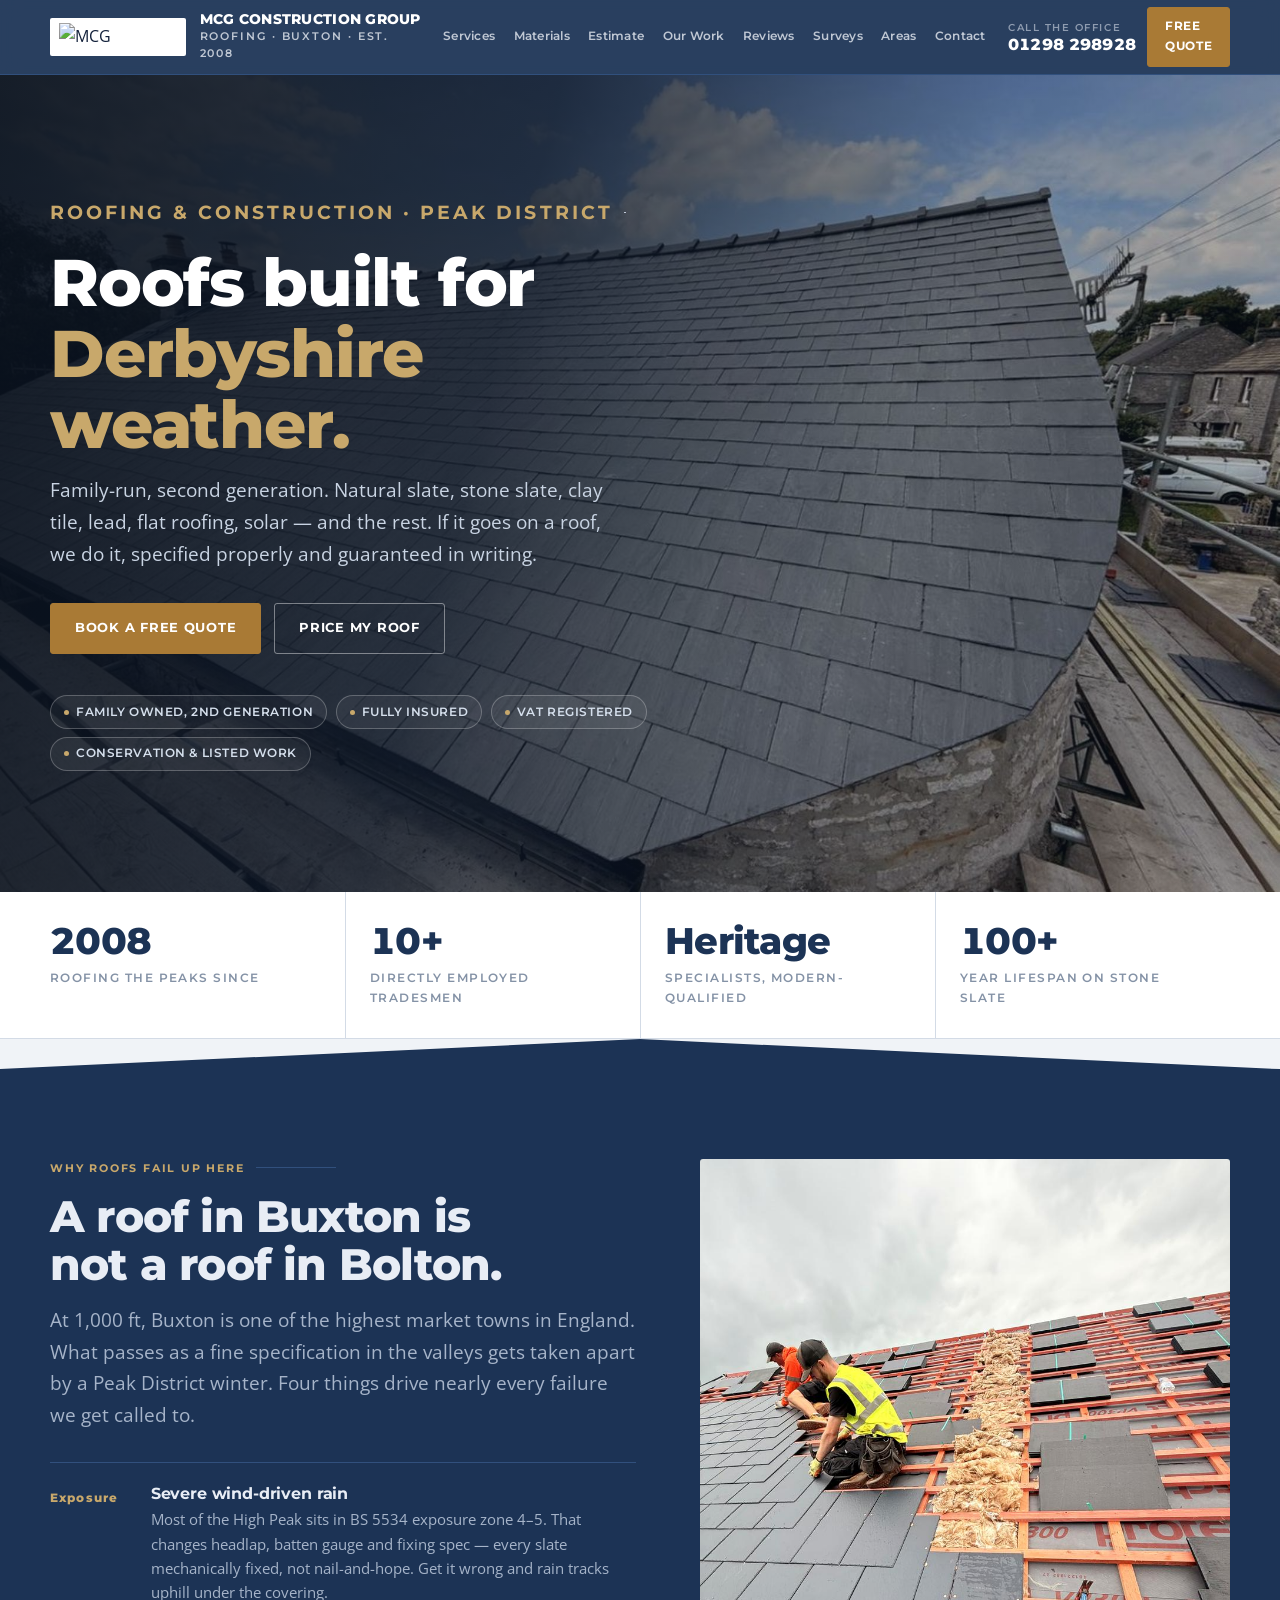
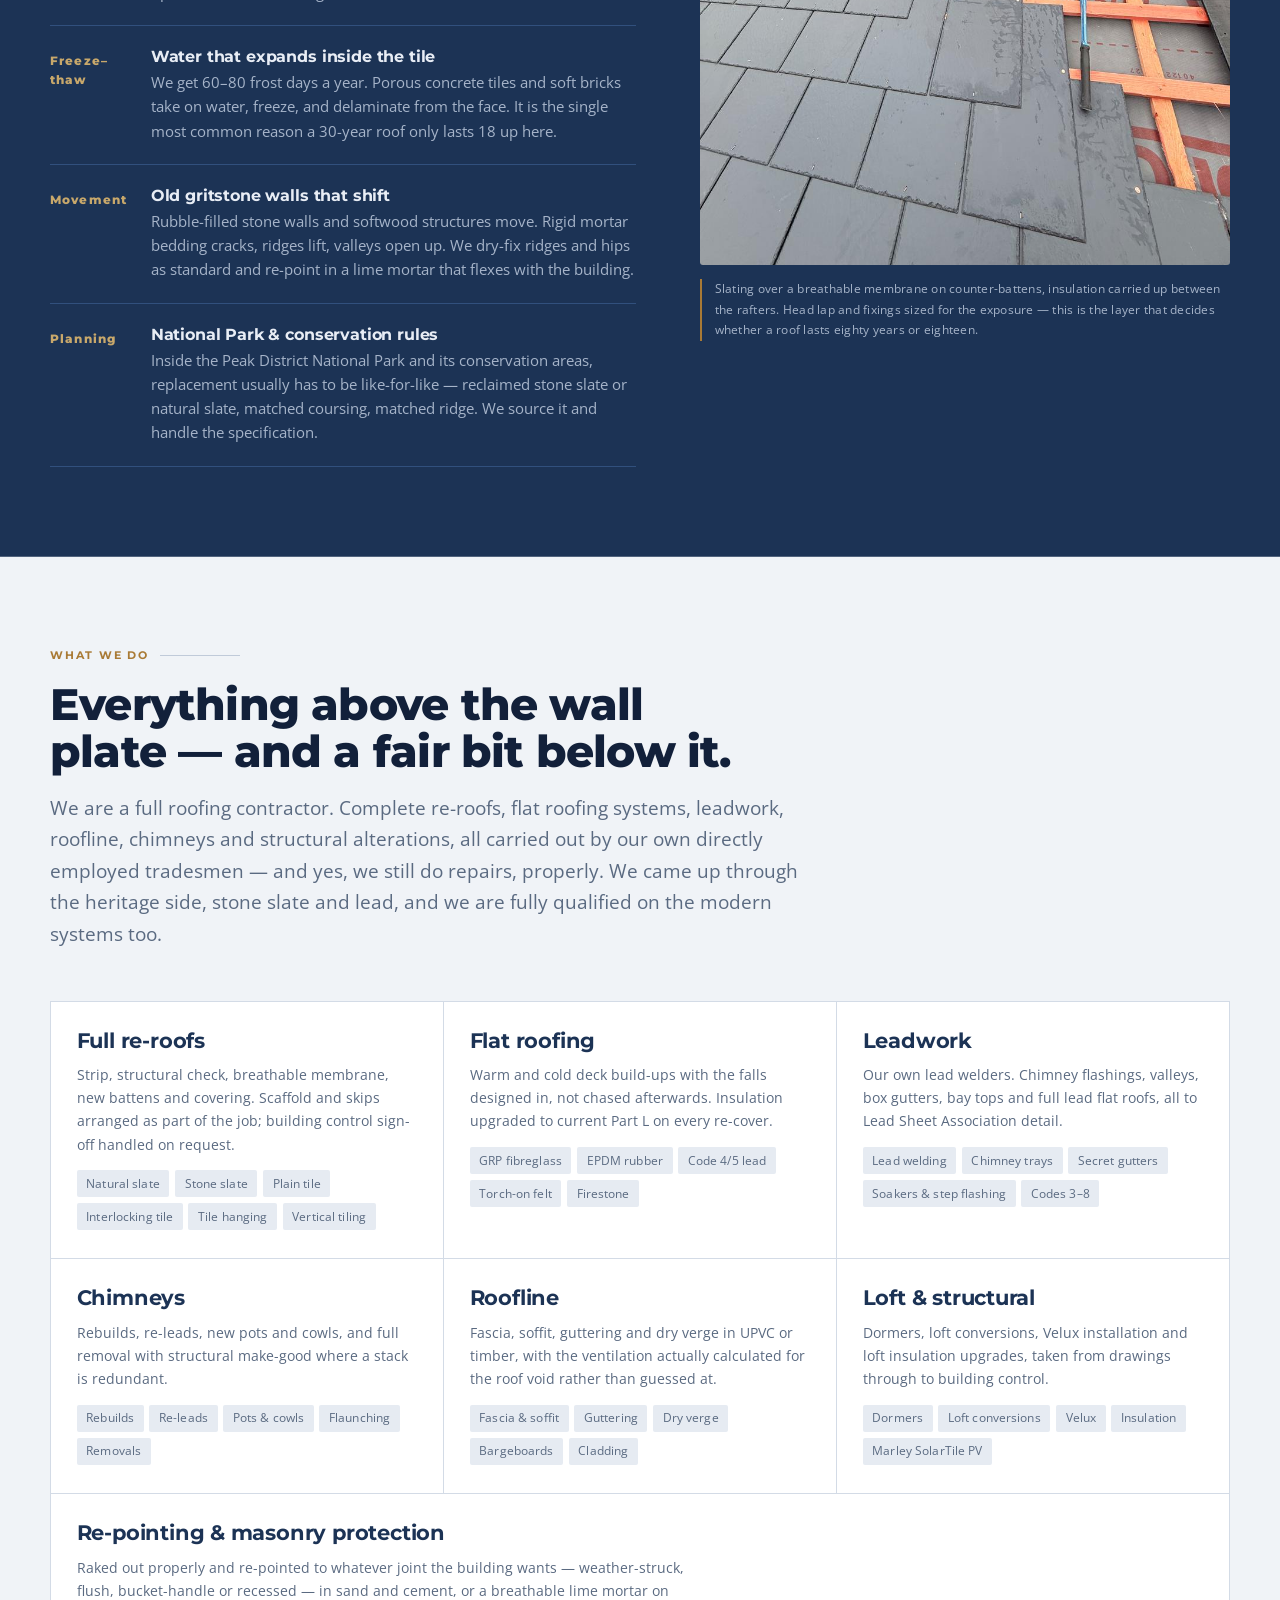
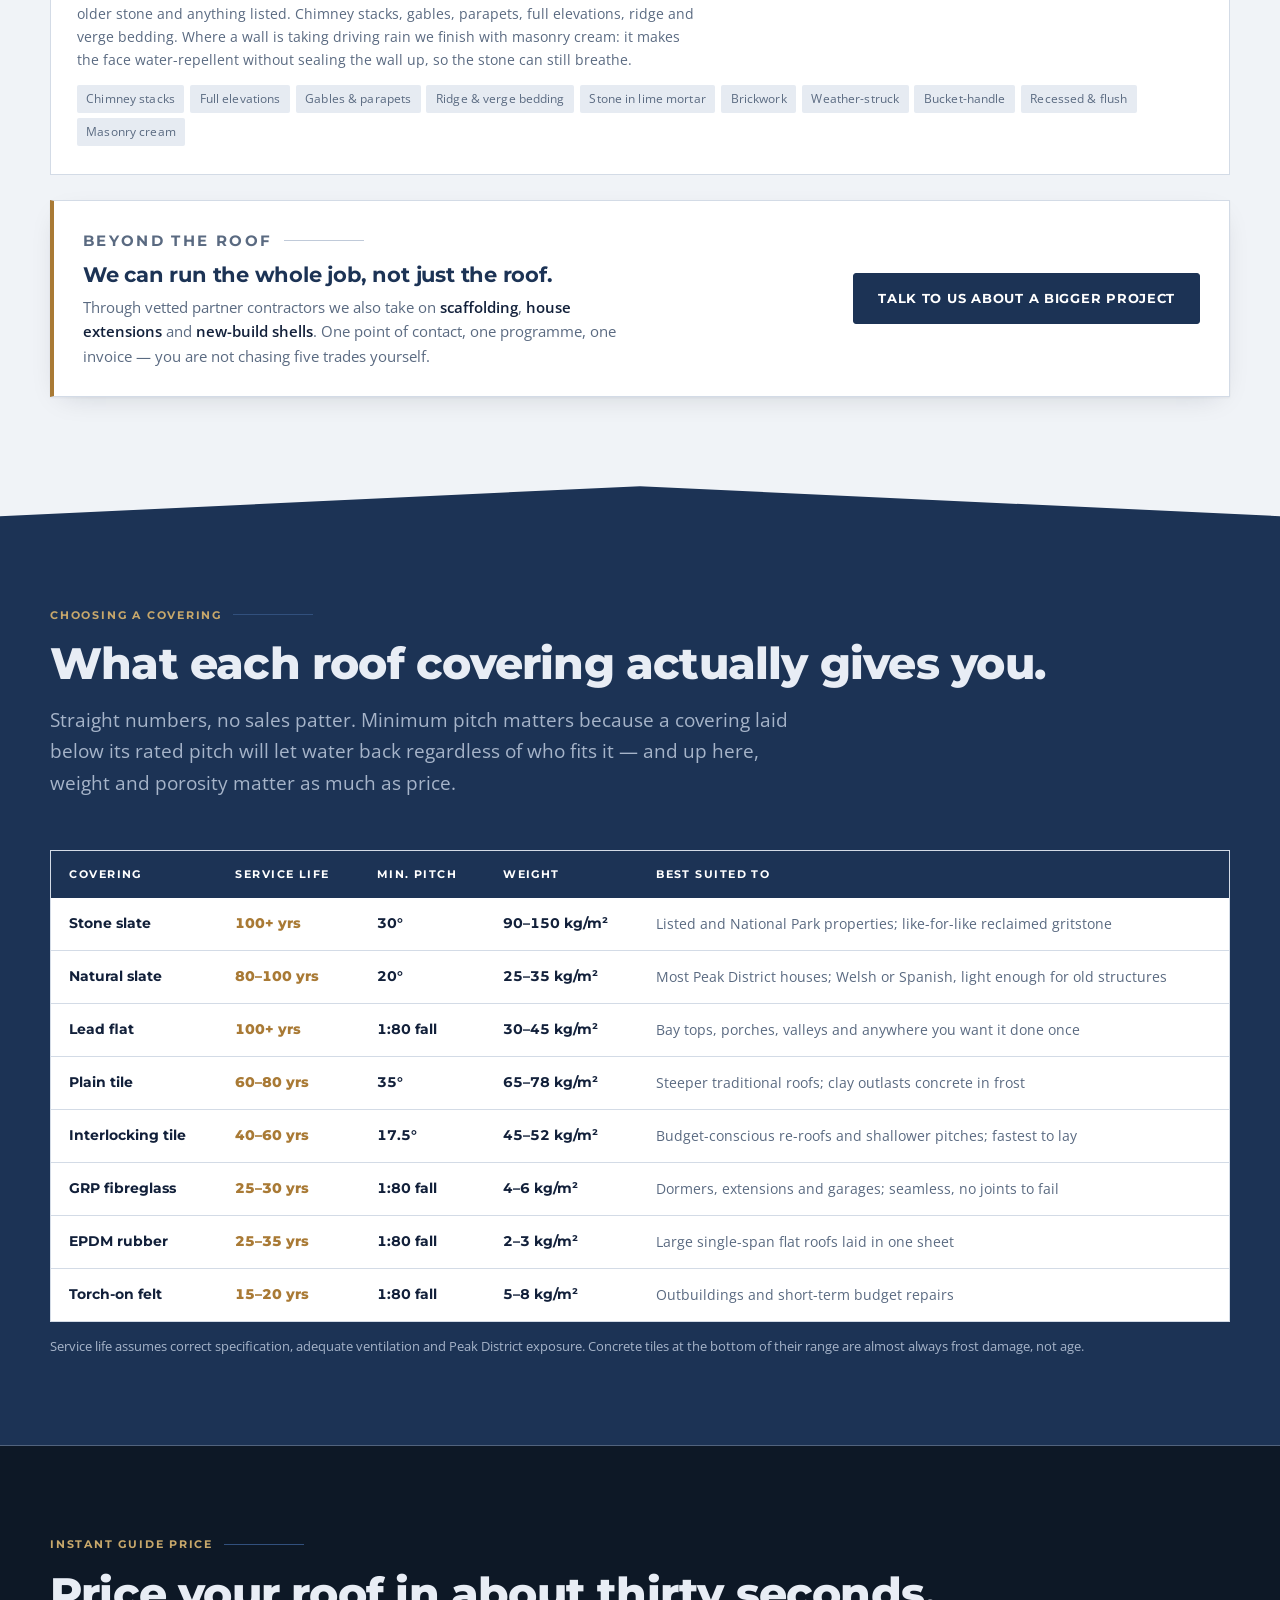
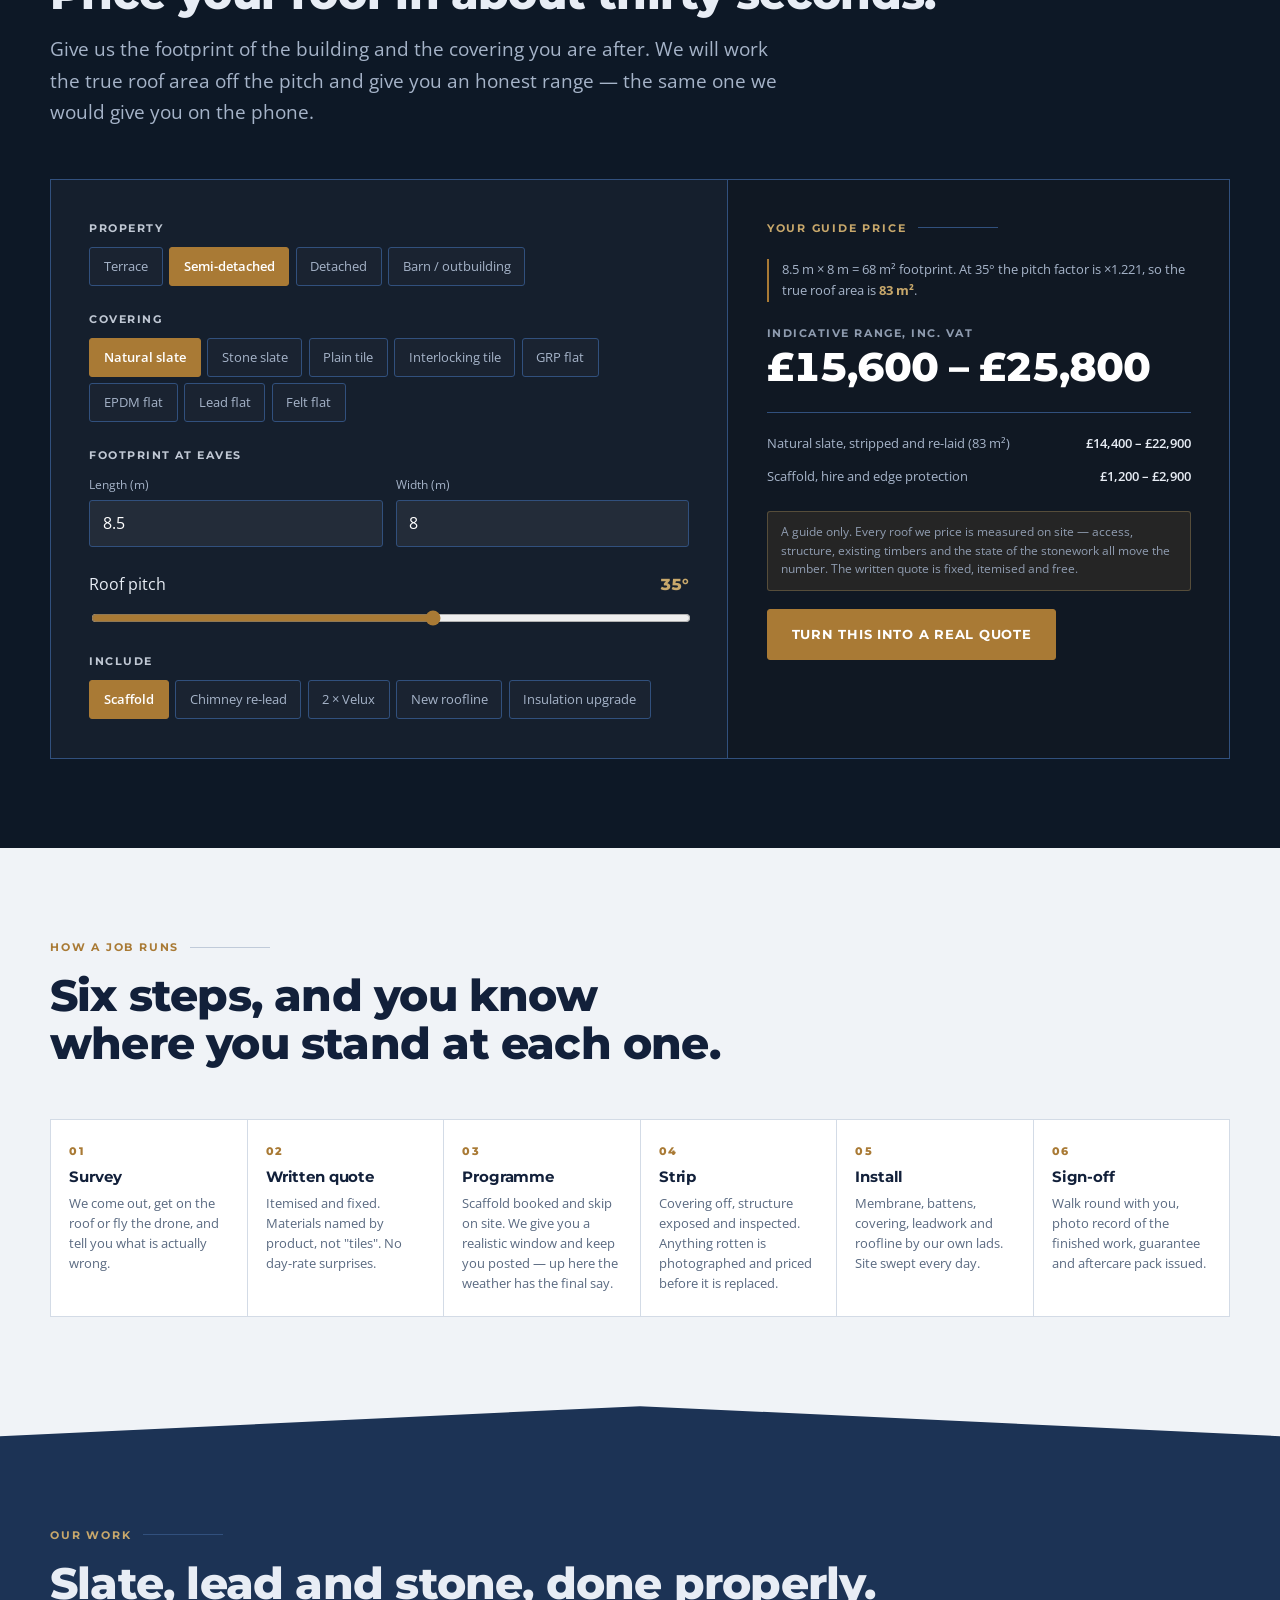
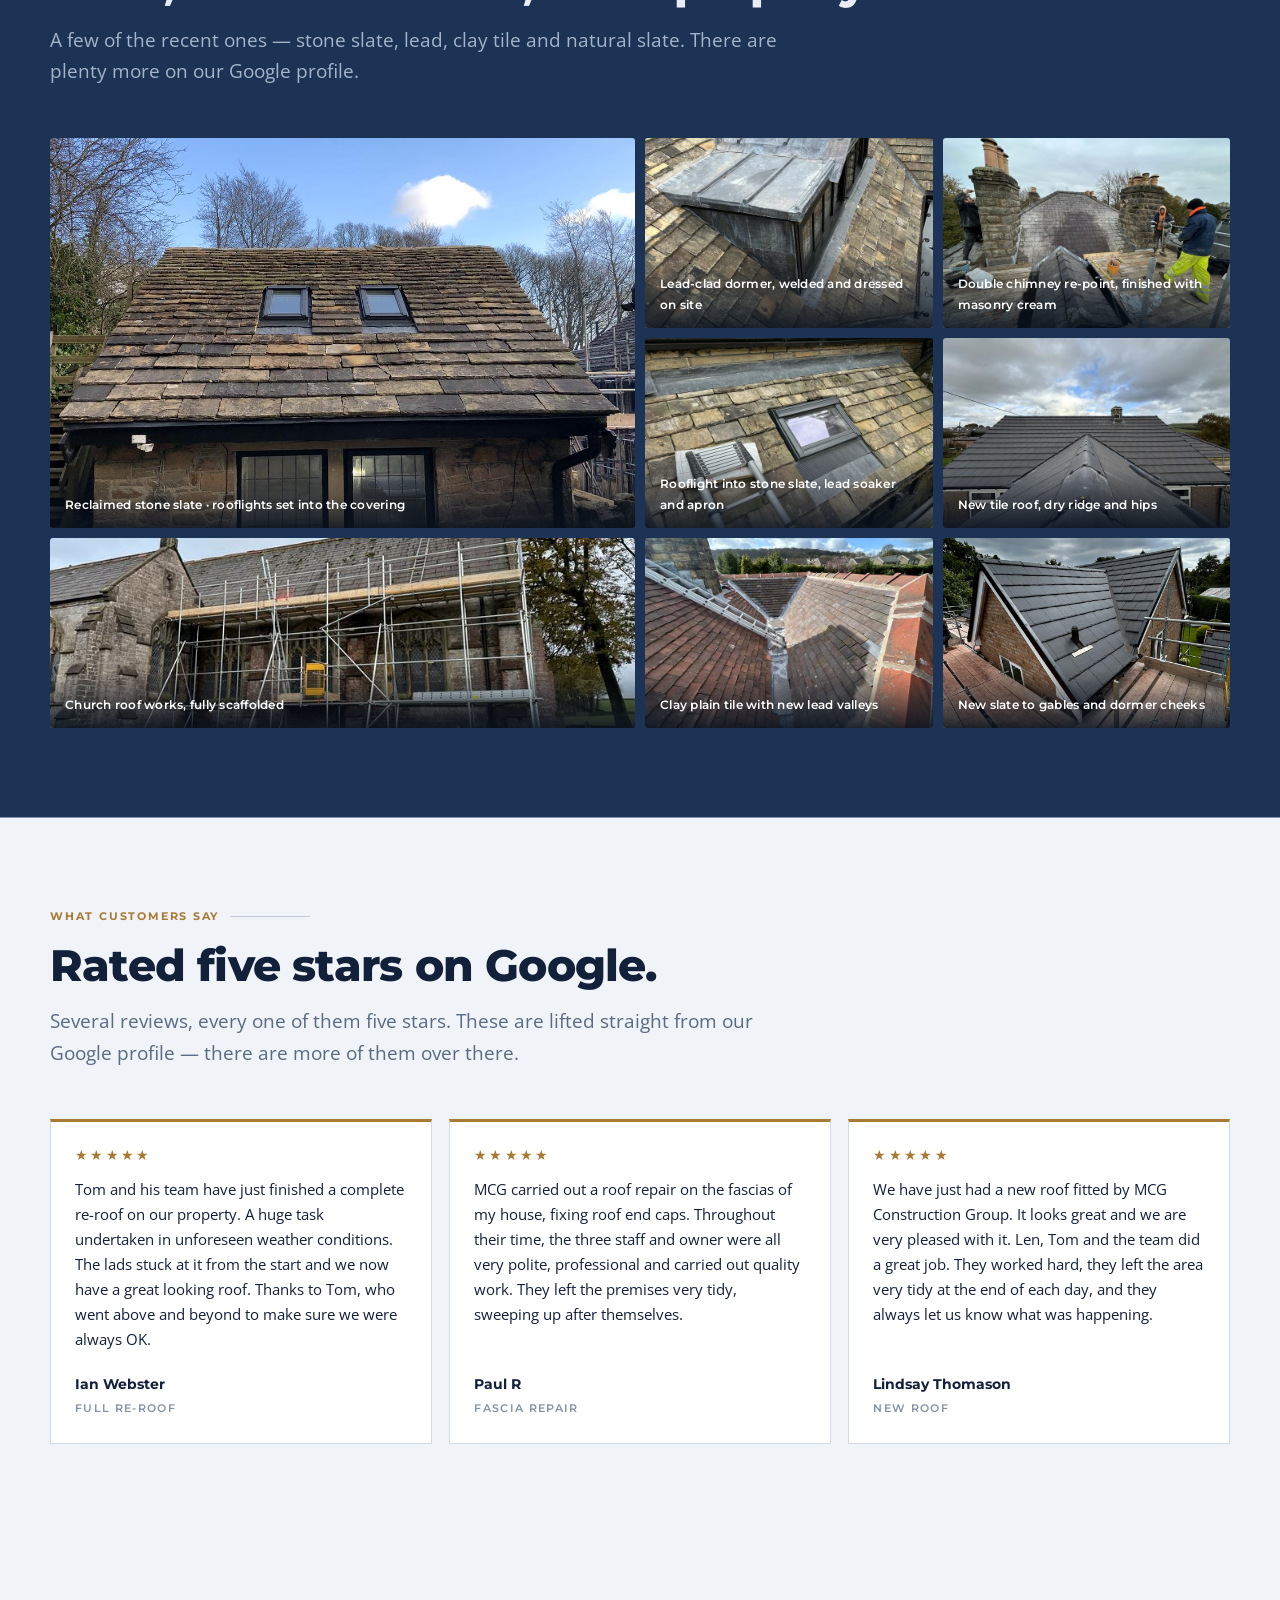
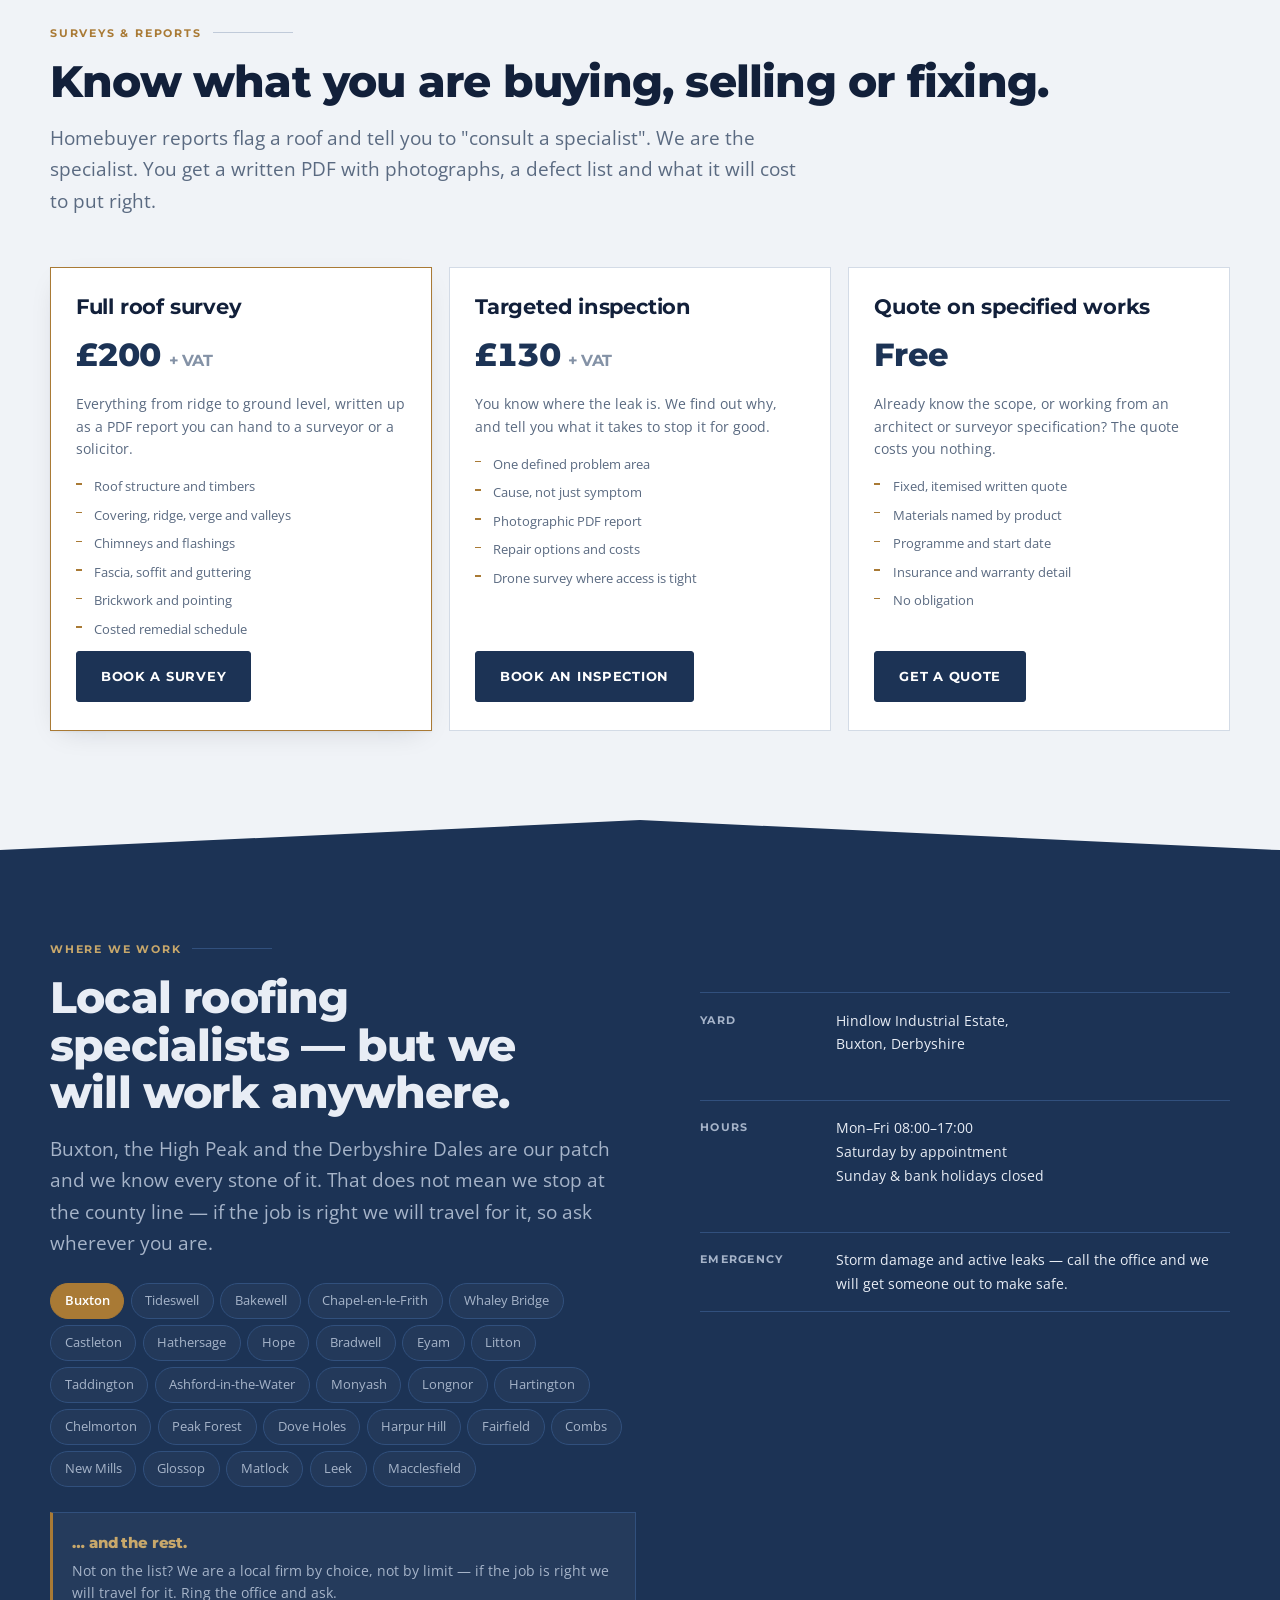
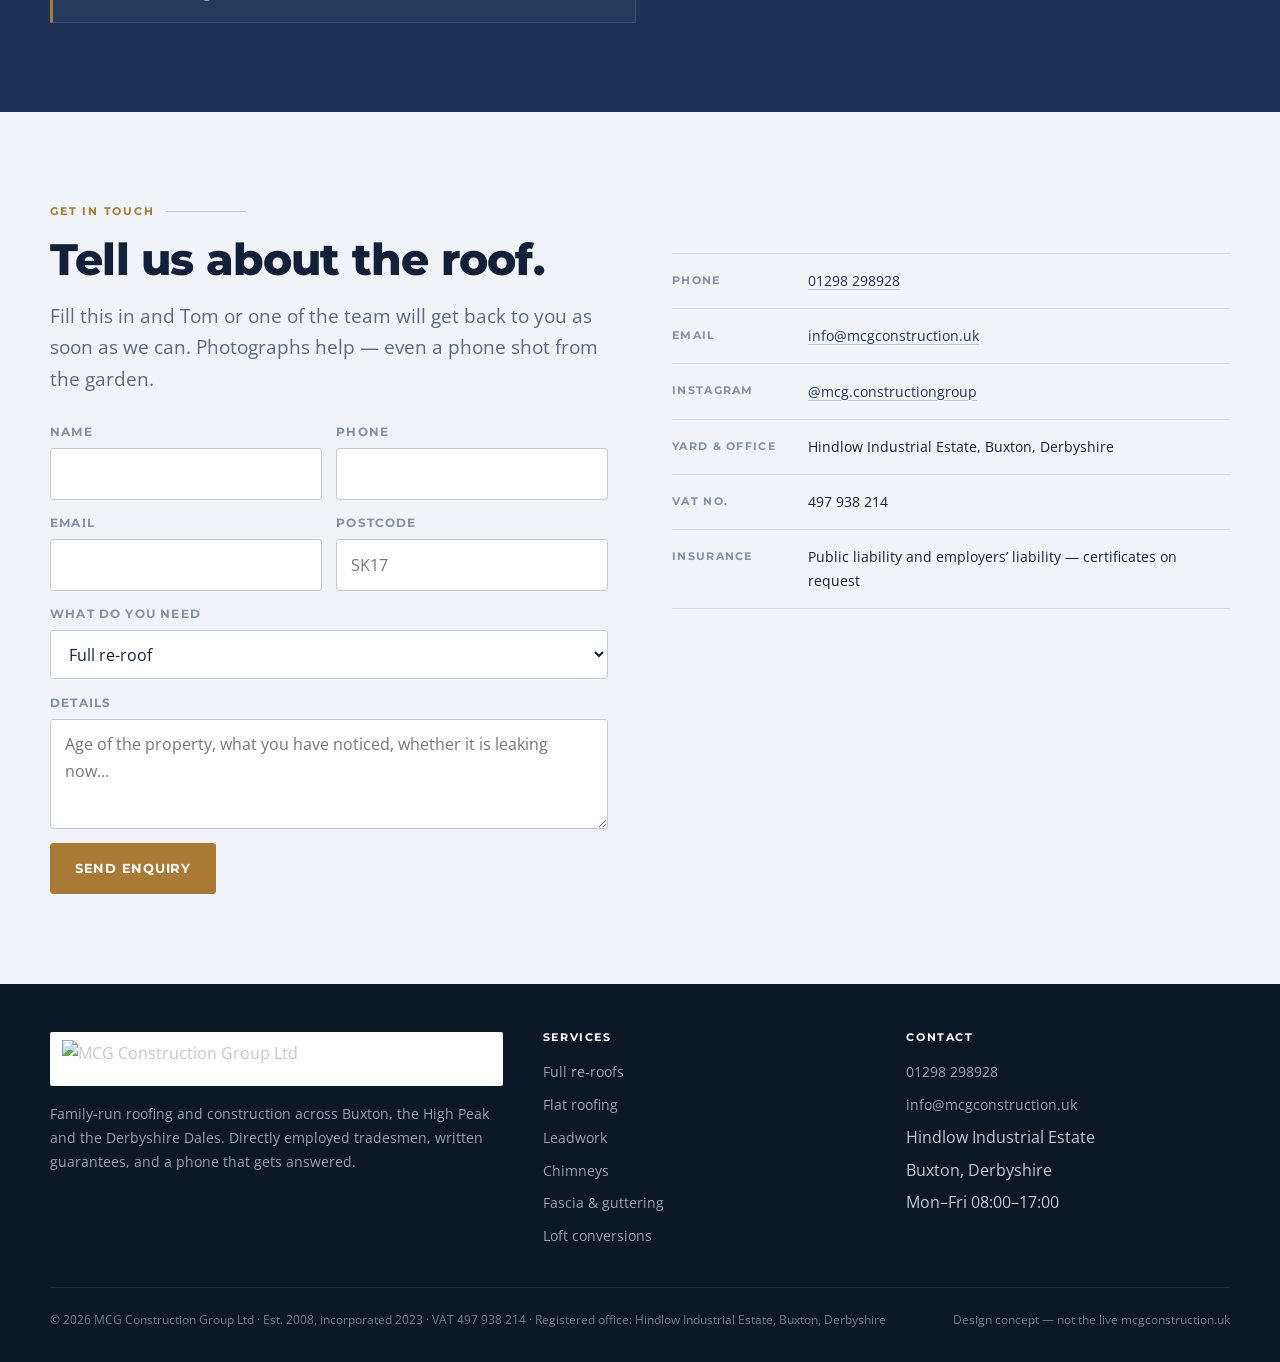
==== index.html @ 4539643a "Add files via upload" ====
<!doctype html>
<html lang="en-GB">
<head>
<meta charset="utf-8">
<meta name="viewport" content="width=device-width, initial-scale=1">
<title>Roofing in Buxton &amp; the Peak District | MCG Construction Group</title>
<meta name="description" content="Family-run roofing contractors in Buxton, covering the High Peak and Derbyshire Dales. Natural slate, stone slate, clay tile, leadwork, flat roofing, chimneys and re-pointing. Free written quotes, roof surveys from £130.">
<link rel="canonical" href="https://mcgconstruction.uk/">
<meta name="theme-color" content="#1c3355">
<link rel="icon" type="image/png" href="/favicon.png">
<link rel="apple-touch-icon" href="/favicon.png">
<meta property="og:type" content="website">
<meta property="og:site_name" content="MCG Construction Group">
<meta property="og:title" content="Roofs built for Derbyshire weather">
<meta property="og:description" content="Family-run roofing contractors in Buxton, covering the High Peak and Derbyshire Dales. Natural slate, stone slate, clay tile, leadwork, flat roofing, chimneys and re-pointing. Free written quotes, roof surveys from £130.">
<meta property="og:url" content="https://mcgconstruction.uk/">
<meta property="og:image" content="https://mcgconstruction.uk/img/hero.jpg">
<meta name="twitter:card" content="summary_large_image">
<script type="application/ld+json">{"@context": "https://schema.org", "@type": "RoofingContractor", "name": "MCG Construction Group Ltd", "url": "https://mcgconstruction.uk/", "image": "https://mcgconstruction.uk/img/hero.jpg", "logo": "https://mcgconstruction.uk/favicon.png", "telephone": "+441298298928", "email": "info@mcgconstruction.uk", "description": "Family-run roofing contractors in Buxton, covering the High Peak and Derbyshire Dales. Natural slate, stone slate, clay tile, leadwork, flat roofing, chimneys and re-pointing. Free written quotes, roof surveys from £130.", "foundingDate": "2008", "priceRange": "££", "address": {"@type": "PostalAddress", "streetAddress": "Hindlow Industrial Estate", "addressLocality": "Buxton", "addressRegion": "Derbyshire", "addressCountry": "GB"}, "openingHoursSpecification": [{"@type": "OpeningHoursSpecification", "dayOfWeek": ["Monday", "Tuesday", "Wednesday", "Thursday", "Friday"], "opens": "08:00", "closes": "17:00"}], "areaServed": [{"@type": "Place", "name": "Buxton"}, {"@type": "Place", "name": "Tideswell"}, {"@type": "Place", "name": "Bakewell"}, {"@type": "Place", "name": "Chapel-en-le-Frith"}, {"@type": "Place", "name": "Whaley Bridge"}, {"@type": "Place", "name": "Castleton"}, {"@type": "Place", "name": "Hathersage"}, {"@type": "Place", "name": "Hope"}, {"@type": "Place", "name": "Bradwell"}, {"@type": "Place", "name": "Eyam"}, {"@type": "Place", "name": "Matlock"}, {"@type": "Place", "name": "Glossop"}, {"@type": "Place", "name": "New Mills"}, {"@type": "Place", "name": "Leek"}, {"@type": "Place", "name": "Macclesfield"}, {"@type": "Place", "name": "Peak District"}], "knowsAbout": ["Natural slate roofing", "Stone slate roofing", "Leadwork", "Flat roofing", "Chimney rebuilding", "Re-pointing", "Masonry cream", "Roof surveys"]}</script>
<style>
  :root{color-scheme:light dark}
  html{-webkit-text-size-adjust:100%}
  [hidden]{display:none!important}
</style>
</head>
<body>
<link rel="preconnect" href="https://fonts.googleapis.com">
<link rel="preconnect" href="https://fonts.gstatic.com" crossorigin>
<link rel="stylesheet" href="https://fonts.googleapis.com/css2?family=Montserrat:wght@600;700;800&family=Open+Sans:wght@400;500;600&display=swap">
<style>
:root{
  --ink:#0d1826; --navy:#1c3355; --navy-2:#2b4a76; --navy-3:#3d6199;
  --silver:#c0c8d4; --silver-2:#8f9cb0;
  --grit:#a97a35; --grit-2:#c8a86b; --grit-soft:#f2e6cf;
  --paper:#f0f3f7; --surface:#ffffff; --surface-2:#e6ebf2;
  --text:#12203a; --muted:#5a6a81; --faint:#8492a6;
  --line:#d3dbe6; --line-2:#c0cad9;
  --band:var(--navy); --band-text:#e8edf5; --band-muted:#a6b4c9; --band-line:#31507d;
  --ok:#2f7d5b; --warn:#a8712a;
  --shadow:0 1px 2px rgba(13,24,38,.05),0 8px 28px -12px rgba(13,24,38,.18);
  --shadow-lg:0 2px 4px rgba(13,24,38,.06),0 24px 60px -20px rgba(13,24,38,.30);
  --r:3px; --seam:30px;
  --f-disp:"Montserrat",-apple-system,BlinkMacSystemFont,"Segoe UI",Helvetica,Arial,sans-serif;
  --f-body:"Open Sans",-apple-system,BlinkMacSystemFont,"Segoe UI",Helvetica,Arial,sans-serif;
}
@media (prefers-color-scheme:dark){
  :root:not([data-theme="light"]){
    --ink:#05090f; --navy:#16273f; --navy-2:#24405f; --navy-3:#4e78b0;
    --silver:#aab6c6; --silver-2:#7d8ca2;
    --grit:#d5a45c; --grit-2:#e0b878; --grit-soft:#3a2f1c;
    --paper:#0b1220; --surface:#131e2f; --surface-2:#1b2941;
    --text:#e2e9f2; --muted:#9fb0c6; --faint:#7d8da3;
    --line:#25344b; --line-2:#324459;
    --band:#0f1a2b; --band-text:#e2e9f2; --band-muted:#9fb0c6; --band-line:#263a58;
    --ok:#4fae83; --warn:#d09a4e;
    --shadow:0 1px 2px rgba(0,0,0,.4),0 8px 28px -12px rgba(0,0,0,.6);
    --shadow-lg:0 2px 4px rgba(0,0,0,.5),0 24px 60px -20px rgba(0,0,0,.75);
  }
}
:root[data-theme="dark"]{
  --ink:#05090f; --navy:#16273f; --navy-2:#24405f; --navy-3:#4e78b0;
  --silver:#aab6c6; --silver-2:#7d8ca2;
  --grit:#d5a45c; --grit-2:#e0b878; --grit-soft:#3a2f1c;
  --paper:#0b1220; --surface:#131e2f; --surface-2:#1b2941;
  --text:#e2e9f2; --muted:#9fb0c6; --faint:#7d8da3;
  --line:#25344b; --line-2:#324459;
  --band:#0f1a2b; --band-text:#e2e9f2; --band-muted:#9fb0c6; --band-line:#263a58;
  --ok:#4fae83; --warn:#d09a4e;
  --shadow:0 1px 2px rgba(0,0,0,.4),0 8px 28px -12px rgba(0,0,0,.6);
  --shadow-lg:0 2px 4px rgba(0,0,0,.5),0 24px 60px -20px rgba(0,0,0,.75);
}

*,*::before,*::after{box-sizing:border-box}
body{margin:0;background:var(--paper);color:var(--text);font-family:var(--f-body);font-size:16px;line-height:1.65;-webkit-font-smoothing:antialiased}
img{max-width:100%;display:block}
h1,h2,h3,h4{font-family:var(--f-disp);font-weight:800;line-height:1.08;letter-spacing:-.018em;margin:0;text-wrap:balance;color:var(--text)}
h1{font-size:clamp(2.4rem,6vw,4.1rem)}
h2{font-size:clamp(1.85rem,3.6vw,2.75rem)}
h3{font-size:clamp(1.05rem,1.7vw,1.3rem);font-weight:700;letter-spacing:-.01em}
p{margin:0}
a{color:inherit}
button,input,select,textarea{font:inherit;color:inherit}
:focus-visible{outline:2px solid var(--grit);outline-offset:3px;border-radius:2px}

.wrap{width:min(1180px,100% - 2.6rem);margin-inline:auto}
.narrow{max-width:68ch}
.eyebrow{font-family:var(--f-disp);font-weight:700;font-size:.7rem;letter-spacing:.16em;text-transform:uppercase;color:var(--grit);display:flex;align-items:center;gap:.7rem}
.eyebrow::after{content:"";height:1px;flex:1;background:var(--line-2);max-width:80px}
.band .eyebrow{color:var(--grit-2)}
.band .eyebrow::after{background:var(--band-line)}
.lede{font-size:clamp(1.02rem,1.5vw,1.16rem);color:var(--muted);line-height:1.7}
.band .lede{color:var(--band-muted)}
.num{font-variant-numeric:tabular-nums}

section{padding-block:clamp(3.6rem,7vw,6.2rem)}
.band{background:var(--band);color:var(--band-text)}
.band h1,.band h2,.band h3{color:var(--band-text)}
.seam{clip-path:polygon(0 var(--seam),50% 0,100% var(--seam),100% 100%,0 100%);padding-top:calc(clamp(3.6rem,7vw,6.2rem) + var(--seam))}
.head{display:flex;flex-direction:column;gap:1rem;margin-bottom:clamp(2rem,4vw,3.2rem)}

/* ---------- header ---------- */
.hdr{position:sticky;top:0;z-index:60;background:color-mix(in srgb,var(--navy) 94%,transparent);backdrop-filter:blur(10px);border-bottom:1px solid var(--band-line)}
.hdr-in{display:flex;align-items:center;gap:1.4rem;height:74px}
.brand{display:flex;align-items:center;gap:.85rem;text-decoration:none;margin-right:auto}
.brand img{height:38px;width:auto;background:#fff;padding:5px 9px;border-radius:2px}
.brand b{font-family:var(--f-disp);font-weight:800;font-size:.88rem;letter-spacing:.02em;color:#fff;line-height:1.15;display:block;white-space:nowrap}
.brand span{font-size:.66rem;letter-spacing:.18em;text-transform:uppercase;color:var(--silver);font-family:var(--f-disp);font-weight:600}
.nav{display:flex;gap:1.15rem}
.nav a{text-decoration:none;color:var(--silver);font-size:.78rem;font-weight:600;font-family:var(--f-disp);letter-spacing:.02em;white-space:nowrap;padding-block:.3rem;border-bottom:2px solid transparent;transition:color .18s,border-color .18s}
.nav a:hover{color:#fff;border-bottom-color:var(--grit-2)}
.hdr-cta{display:flex;align-items:center;gap:.7rem}
.tel{display:flex;flex-direction:column;text-decoration:none;line-height:1.1}
.tel small{line-height:1.5;margin-bottom:1px;font-size:.6rem;letter-spacing:.16em;text-transform:uppercase;color:var(--silver-2);font-family:var(--f-disp);font-weight:600}
.tel b{font-family:var(--f-disp);font-weight:800;font-size:1rem;color:#fff;letter-spacing:.01em;white-space:nowrap}
.burger{display:none;background:none;border:1px solid var(--band-line);color:#fff;width:42px;height:42px;border-radius:var(--r);cursor:pointer;align-items:center;justify-content:center}
.burger svg{width:19px;height:19px}

.btn{display:inline-flex;align-items:center;justify-content:center;gap:.55rem;padding:.85rem 1.5rem;border-radius:var(--r);font-family:var(--f-disp);font-weight:700;font-size:.83rem;letter-spacing:.055em;text-transform:uppercase;text-decoration:none;border:1.5px solid transparent;cursor:pointer;transition:background .18s,color .18s,border-color .18s,transform .12s}
.btn:active{transform:translateY(1px)}
.btn-g{background:var(--grit);color:#fff;border-color:var(--grit)}
.btn-g:hover{background:var(--grit-2);border-color:var(--grit-2);color:var(--ink)}
.btn-o{background:transparent;color:#fff;border-color:rgba(255,255,255,.42)}
.btn-o:hover{background:#fff;color:var(--navy);border-color:#fff}
.btn-n{background:var(--navy);color:#fff;border-color:var(--navy)}
.btn-n:hover{background:var(--navy-2);border-color:var(--navy-2)}
.btn-sm{padding:.6rem 1.05rem;font-size:.74rem}

/* ---------- hero ---------- */
.hero{position:relative;background:var(--ink);padding:0;overflow:hidden}
.hero-img{position:absolute;inset:0;width:100%;height:100%;object-fit:cover;object-position:50% 42%}
.hero-scrim{position:absolute;inset:0;background:linear-gradient(104deg,rgba(9,17,29,.94) 0%,rgba(12,22,38,.86) 38%,rgba(14,26,44,.44) 68%,rgba(14,26,44,.30) 100%)}
.hero-in{position:relative;padding-block:clamp(4.2rem,10vw,7.6rem)}
.hero-copy{max-width:41rem}
.hero h1{color:#fff;margin-block:1.15rem .95rem}
.hero h1 em{font-style:normal;color:var(--grit-2)}
.hero p{color:#c9d4e3;font-size:clamp(1.02rem,1.6vw,1.19rem);max-width:36rem;line-height:1.68}
.hero-btns{display:flex;flex-wrap:wrap;gap:.8rem;margin-top:2rem}
.hero-meta{display:flex;flex-wrap:wrap;gap:.5rem .55rem;margin-top:2.6rem}
.chip{display:inline-flex;align-items:center;gap:.45rem;padding:.4rem .8rem;border:1px solid rgba(255,255,255,.24);border-radius:100px;font-size:.72rem;font-family:var(--f-disp);font-weight:600;letter-spacing:.05em;text-transform:uppercase;color:#d5dfec;background:rgba(255,255,255,.05)}
.chip i{width:5px;height:5px;border-radius:50%;background:var(--grit-2);flex:none}

/* ---------- trust strip ---------- */
.strip{background:var(--surface);border-bottom:1px solid var(--line)}
.strip-in{display:grid;grid-template-columns:repeat(4,1fr);gap:0}
.stat{padding:1.9rem 1.5rem;border-left:1px solid var(--line)}
.stat:first-child{border-left:0;padding-left:0}
.stat b{display:block;font-family:var(--f-disp);font-weight:800;font-size:clamp(1.7rem,3vw,2.3rem);color:var(--navy);line-height:1;letter-spacing:-.02em}
:root[data-theme="dark"] .stat b,:root:not([data-theme="light"]) .stat b{color:var(--grit-2)}
@media (prefers-color-scheme:light){:root:not([data-theme="dark"]) .stat b{color:var(--navy)}}
.stat span{display:block;margin-top:.5rem;font-size:.76rem;letter-spacing:.12em;text-transform:uppercase;color:var(--faint);font-family:var(--f-disp);font-weight:600}

/* ---------- weather / thesis ---------- */
.two{display:grid;grid-template-columns:1.05fr .95fr;gap:clamp(2rem,5vw,4.5rem);align-items:start}
.reasons{display:flex;flex-direction:column;gap:0;margin-top:2rem}
.reason{display:grid;grid-template-columns:auto 1fr;gap:1.1rem;padding:1.35rem 0;border-top:1px solid var(--band-line)}
.reason:last-child{border-bottom:1px solid var(--band-line)}
.reason-k{font-family:var(--f-disp);font-weight:800;font-size:.72rem;letter-spacing:.1em;color:var(--grit-2);padding-top:.28rem;width:5.2rem}
.reason h3{font-size:1.02rem;margin-bottom:.3rem}
.reason p{color:var(--band-muted);font-size:.93rem;line-height:1.62}
.figure{position:relative}
.figure img{border-radius:var(--r);width:100%}
.figure figcaption{margin-top:.85rem;font-size:.78rem;color:var(--band-muted);letter-spacing:.02em;border-left:2px solid var(--grit);padding-left:.8rem}

/* ---------- services ---------- */
.svc{display:grid;grid-template-columns:repeat(3,1fr);gap:1px;background:var(--line);border:1px solid var(--line)}
.svc-cell{background:var(--surface);padding:1.75rem 1.6rem;display:flex;flex-direction:column;gap:.7rem}
.svc-cell.full{grid-column:1 / -1}
.svc-cell.full > p{max-width:78ch}
.svc-cell h3{color:var(--navy)}
:root[data-theme="dark"] .svc-cell h3{color:var(--grit-2)}
@media (prefers-color-scheme:dark){:root:not([data-theme="light"]) .svc-cell h3{color:var(--grit-2)}}
.svc-cell > p{font-size:.9rem;color:var(--muted);line-height:1.6}
.svc-cell ul{margin:.2rem 0 0;padding:0;list-style:none;display:flex;flex-wrap:wrap;gap:.35rem}
.svc-cell li{font-size:.75rem;padding:.24rem .6rem;background:var(--surface-2);border-radius:2px;color:var(--muted);letter-spacing:.01em}

.callout{margin-top:1.6rem;background:var(--surface);border:1px solid var(--line);border-left:4px solid var(--grit);padding:1.7rem 1.8rem;display:grid;grid-template-columns:1fr auto;gap:1.6rem 2.4rem;align-items:center;box-shadow:var(--shadow)}
.callout h3{color:var(--navy);margin-bottom:.5rem}
.callout p{font-size:.93rem;color:var(--muted);line-height:1.65;max-width:62ch}
.callout b{color:var(--text);font-weight:600}
:root[data-theme="dark"] .callout h3{color:var(--grit-2)}
@media (prefers-color-scheme:dark){:root:not([data-theme="light"]) .callout h3{color:var(--grit-2)}}
@media (max-width:760px){.callout{grid-template-columns:1fr}}

/* ---------- materials table ---------- */
.tbl-wrap{overflow-x:auto;border:1px solid var(--line);background:var(--surface)}
table{border-collapse:collapse;width:100%;min-width:660px}
th,td{text-align:left;padding:.9rem 1.15rem;border-bottom:1px solid var(--line);font-size:.88rem;color:var(--text)}
tbody td:nth-child(3),tbody td:nth-child(4){font-family:var(--f-disp);font-weight:700;font-variant-numeric:tabular-nums;color:var(--text)}
tbody td:nth-child(5){color:var(--muted)}
thead th{background:var(--navy);color:#fff;font-family:var(--f-disp);font-weight:700;font-size:.69rem;letter-spacing:.13em;text-transform:uppercase;border-bottom:0;position:sticky;top:0}
tbody tr:last-child td{border-bottom:0}
tbody tr:hover{background:var(--surface-2)}
td:first-child{font-family:var(--f-disp);font-weight:700;color:var(--text);white-space:nowrap}
.life{font-variant-numeric:tabular-nums;font-family:var(--f-disp);font-weight:800;color:var(--grit);display:block}
.bar{height:4px;background:var(--surface-2);border-radius:2px;overflow:hidden;margin-top:.35rem;min-width:70px}
.bar i{display:block;height:100%;background:var(--grit);border-radius:2px}
.note{font-size:.79rem;color:var(--faint);margin-top:.9rem;line-height:1.6}

/* ---------- estimator ---------- */
.est{display:grid;grid-template-columns:1.15fr .85fr;gap:0;border:1px solid var(--band-line);background:rgba(255,255,255,.03)}
.est-form{padding:clamp(1.6rem,3vw,2.4rem);display:flex;flex-direction:column;gap:1.5rem;border-right:1px solid var(--band-line)}
.fld{display:flex;flex-direction:column;gap:.6rem}
.fld > label{font-family:var(--f-disp);font-weight:700;font-size:.7rem;letter-spacing:.13em;text-transform:uppercase;color:var(--silver)}
.opts{display:flex;flex-wrap:wrap;gap:.4rem}
.opt{position:relative}
.opt input{position:absolute;opacity:0;width:0;height:0}
.opt span{display:block;padding:.5rem .85rem;border:1px solid var(--band-line);border-radius:var(--r);font-size:.8rem;cursor:pointer;transition:all .16s;color:var(--band-muted);background:rgba(255,255,255,.02)}
.opt span:hover{border-color:var(--grit-2);color:#fff}
.opt input:checked + span{background:var(--grit);border-color:var(--grit);color:#fff;font-weight:600}
.opt input:focus-visible + span{outline:2px solid var(--grit-2);outline-offset:2px}
.dims{display:grid;grid-template-columns:1fr 1fr;gap:.8rem}
.dim{display:flex;flex-direction:column;gap:.35rem}
.dim label{font-size:.74rem;color:var(--band-muted)}
.dim input{background:rgba(255,255,255,.06);border:1px solid var(--band-line);border-radius:var(--r);padding:.6rem .8rem;color:#fff;font-variant-numeric:tabular-nums;width:100%}
.dim input:focus{border-color:var(--grit-2);outline:none}
.slider{width:100%;accent-color:var(--grit)}
.pitchrow{display:flex;justify-content:space-between;align-items:baseline}
.pitchrow b{font-family:var(--f-disp);font-weight:800;color:var(--grit-2);font-variant-numeric:tabular-nums}
.est-out{padding:clamp(1.6rem,3vw,2.4rem);display:flex;flex-direction:column;gap:1.15rem;background:rgba(0,0,0,.22)}
.calc{font-size:.79rem;color:var(--band-muted);border-left:2px solid var(--grit);padding-left:.85rem;line-height:1.7;font-variant-numeric:tabular-nums}
.range{display:flex;flex-direction:column;gap:.15rem;padding-block:.3rem}
.range small{font-family:var(--f-disp);font-weight:700;font-size:.68rem;letter-spacing:.14em;text-transform:uppercase;color:var(--silver-2)}
.range b{font-family:var(--f-disp);font-weight:800;font-size:clamp(1.7rem,3.4vw,2.5rem);color:#fff;letter-spacing:-.025em;font-variant-numeric:tabular-nums;line-height:1.1}
.range b em{font-style:normal;color:var(--silver-2);font-size:.5em;font-weight:700}
.lines{display:flex;flex-direction:column;gap:.05rem;border-top:1px solid var(--band-line);padding-top:.9rem}
.line{display:flex;justify-content:space-between;gap:1rem;font-size:.83rem;padding:.32rem 0;color:var(--band-muted)}
.line b{color:var(--band-text);font-variant-numeric:tabular-nums;font-weight:600}
.disclaim{font-size:.72rem;color:var(--silver-2);line-height:1.6;background:rgba(169,122,53,.14);border:1px solid rgba(200,168,107,.3);padding:.7rem .85rem;border-radius:var(--r)}

/* ---------- process ---------- */
.steps{display:grid;grid-template-columns:repeat(6,1fr);gap:1px;background:var(--line);border:1px solid var(--line)}
.step{background:var(--surface);padding:1.4rem 1.15rem;display:flex;flex-direction:column;gap:.5rem}
.step b{font-family:var(--f-disp);font-weight:800;font-size:.7rem;letter-spacing:.1em;color:var(--grit)}
.step h3{font-size:.94rem}
.step p{font-size:.81rem;color:var(--muted);line-height:1.55}

/* ---------- gallery ---------- */
.gal{display:grid;grid-template-columns:repeat(4,1fr);grid-auto-rows:190px;gap:10px}
.gal figure{margin:0;position:relative;overflow:hidden;border-radius:var(--r);background:var(--surface-2)}
.gal figure:first-child{grid-column:span 2;grid-row:span 2}
.gal figure.wide{grid-column:span 2}
.gal img{width:100%;height:100%;object-fit:cover;transition:transform .5s cubic-bezier(.2,.7,.3,1)}
.gal figure:hover img{transform:scale(1.045)}
.gal figcaption{position:absolute;left:0;right:0;bottom:0;padding:1.5rem .95rem .8rem;background:linear-gradient(transparent,rgba(9,17,29,.88));color:#fff;font-size:.78rem;font-family:var(--f-disp);font-weight:600;letter-spacing:.02em}

/* ---------- reviews ---------- */
.revs{display:grid;grid-template-columns:repeat(3,1fr);gap:1.1rem}
.rev{margin:0;background:var(--surface);border:1px solid var(--line);border-top:3px solid var(--grit);padding:1.6rem 1.5rem;display:flex;flex-direction:column;gap:.9rem}
.stars{color:var(--grit);letter-spacing:.16em;font-size:.9rem;line-height:1}
.rev blockquote{margin:0;font-size:.93rem;line-height:1.68;color:var(--text)}
.rev figcaption{margin-top:auto;padding-top:.4rem;font-family:var(--f-disp);font-weight:700;font-size:.86rem;color:var(--text)}
.rev figcaption span{display:block;font-weight:600;font-size:.7rem;letter-spacing:.12em;text-transform:uppercase;color:var(--faint);margin-top:.25rem}

/* ---------- pricing ---------- */
.cards{display:grid;grid-template-columns:repeat(3,1fr);gap:1.1rem}
.card{background:var(--surface);border:1px solid var(--line);padding:1.7rem 1.55rem;display:flex;flex-direction:column;gap:.7rem}
.card.lead{border-color:var(--grit);box-shadow:var(--shadow)}
.card .price{font-family:var(--f-disp);font-weight:800;font-size:2rem;color:var(--navy);letter-spacing:-.025em;font-variant-numeric:tabular-nums}
:root[data-theme="dark"] .card .price{color:var(--grit-2)}
@media (prefers-color-scheme:dark){:root:not([data-theme="light"]) .card .price{color:var(--grit-2)}}
.card .price em{font-style:normal;font-size:.5em;color:var(--faint);font-weight:700}
.card p{font-size:.88rem;color:var(--muted);line-height:1.6}
.card ul{margin:.2rem 0 0;padding:0;list-style:none;display:flex;flex-direction:column;gap:.4rem}
.card li{font-size:.84rem;color:var(--muted);padding-left:1.15rem;position:relative}
.card li::before{content:"";position:absolute;left:0;top:.62em;width:6px;height:1.5px;background:var(--grit)}
.card .btn{margin-top:auto;align-self:flex-start}

/* ---------- areas ---------- */
.areas{display:flex;flex-wrap:wrap;gap:.4rem;margin-top:1.5rem}
.area{padding:.4rem .85rem;border:1px solid var(--band-line);border-radius:100px;font-size:.79rem;color:var(--band-muted);background:rgba(255,255,255,.03)}
.area.hq{background:var(--grit);border-color:var(--grit);color:#fff;font-weight:600}

.and-rest{margin-top:1.6rem;border:1px solid var(--band-line);border-left:3px solid var(--grit);background:rgba(255,255,255,.04);padding:1.05rem 1.2rem;display:flex;flex-direction:column;gap:.3rem}
.and-rest b{font-family:var(--f-disp);font-weight:800;font-size:.95rem;color:var(--grit-2);letter-spacing:-.01em}
.and-rest span{font-size:.88rem;color:var(--band-muted);line-height:1.6}

/* ---------- contact ---------- */
.contact{display:grid;grid-template-columns:1fr 1fr;gap:clamp(2rem,5vw,4rem);align-items:start}
form.enq{display:flex;flex-direction:column;gap:.9rem}
.row2{display:grid;grid-template-columns:1fr 1fr;gap:.9rem}
.f{display:flex;flex-direction:column;gap:.35rem}
.f label{font-size:.74rem;font-family:var(--f-disp);font-weight:700;letter-spacing:.1em;text-transform:uppercase;color:var(--faint)}
.f input,.f select,.f textarea{background:var(--surface);border:1px solid var(--line-2);border-radius:var(--r);padding:.72rem .85rem;color:var(--text);width:100%}
.f input:focus,.f select:focus,.f textarea:focus{border-color:var(--grit);outline:none}
.f textarea{resize:vertical;min-height:110px}
.sent{background:var(--grit-soft);border:1px solid var(--grit-2);padding:.85rem 1rem;border-radius:var(--r);font-size:.87rem;color:var(--text)}
.details{display:flex;flex-direction:column;gap:0}
.det{display:grid;grid-template-columns:7.5rem 1fr;gap:1rem;padding:.95rem 0;border-top:1px solid var(--line);font-size:.9rem}
.det:last-child{border-bottom:1px solid var(--line)}
.det dt{font-family:var(--f-disp);font-weight:700;font-size:.68rem;letter-spacing:.12em;text-transform:uppercase;color:var(--faint);padding-top:.18rem}
.det dd{margin:0;color:var(--text)}
.det a{color:var(--navy);text-decoration-color:var(--line-2);text-underline-offset:3px}
:root[data-theme="dark"] .det a{color:var(--grit-2)}
@media (prefers-color-scheme:dark){:root:not([data-theme="light"]) .det a{color:var(--grit-2)}}

/* ---------- footer ---------- */
.foot{background:var(--ink);color:var(--silver);padding-block:3rem 2rem}
.foot-in{display:grid;grid-template-columns:1.4fr 1fr 1fr;gap:2.5rem}
.foot img{height:54px;width:auto;margin-bottom:1rem;background:#fff;padding:8px 12px;border-radius:2px}
.foot h4{font-family:var(--f-disp);font-weight:700;font-size:.69rem;letter-spacing:.14em;text-transform:uppercase;color:#fff;margin-bottom:.9rem}
.foot p,.foot a{font-size:.85rem;color:#93a2b8;line-height:1.75;text-decoration:none}
.foot a:hover{color:var(--grit-2)}
.foot ul{list-style:none;margin:0;padding:0;display:flex;flex-direction:column;gap:.4rem}
.legal{margin-top:2.4rem;padding-top:1.4rem;border-top:1px solid #1c2a3d;display:flex;flex-wrap:wrap;gap:.6rem 1.6rem;justify-content:space-between;font-size:.75rem;color:#6d7d94}

.demo-flag{background:var(--grit);color:#fff;text-align:center;padding:.55rem 1rem;font-size:.76rem;font-family:var(--f-disp);font-weight:600;letter-spacing:.04em}

@media (max-width:960px){
  .nav{display:none}
  .burger{display:inline-flex}
  .nav.open{display:flex;position:absolute;top:74px;left:0;right:0;flex-direction:column;gap:0;background:var(--navy);border-bottom:1px solid var(--band-line);padding:.5rem 1.3rem 1.1rem}
  .nav.open a{padding:.75rem 0;border-bottom:1px solid var(--band-line)}
  .two,.est,.contact,.foot-in{grid-template-columns:1fr}
  .est-form{border-right:0;border-bottom:1px solid var(--band-line)}
  .svc,.cards,.revs{grid-template-columns:repeat(2,1fr)}
  .steps{grid-template-columns:repeat(3,1fr)}
  .strip-in{grid-template-columns:repeat(2,1fr)}
  .stat{padding-left:1.5rem;border-left:1px solid var(--line)}
  .stat:nth-child(odd){border-left:0;padding-left:0}
  .stat:nth-child(n+3){border-top:1px solid var(--line)}
  .gal{grid-template-columns:repeat(2,1fr);grid-auto-rows:160px}
  .hdr-cta .btn{display:none}
}
@media (max-width:620px){
  .svc,.cards,.steps,.row2,.dims,.revs{grid-template-columns:1fr}
  .gal figure:first-child{grid-column:span 2}
  .det{grid-template-columns:1fr;gap:.2rem}
}
@media (prefers-reduced-motion:reduce){*{animation:none!important;transition:none!important}}
</style>

<header class="hdr">
  <div class="wrap hdr-in">
    <a class="brand" href="#top">
      <img src="/img/logo_navy_s.png" alt="MCG Construction Group Ltd">
      <span style="display:block">
        <b>MCG Construction Group</b>
        <span>Roofing &middot; Buxton &middot; Est. 2008</span>
      </span>
    </a>
    <nav class="nav" id="nav">
      <a href="#services">Services</a>
      <a href="#materials">Materials</a>
      <a href="#estimate">Estimate</a>
      <a href="#work">Our Work</a>
      <a href="#reviews">Reviews</a>
      <a href="#surveys">Surveys</a>
      <a href="#areas">Areas</a>
      <a href="#contact">Contact</a>
    </nav>
    <div class="hdr-cta">
      <a class="tel" href="tel:01298298928"><small>Call the office</small><b class="num">01298 298928</b></a>
      <a class="btn btn-g btn-sm" href="#contact">Free quote</a>
      <button class="burger" id="burger" aria-label="Menu" aria-expanded="false">
        <svg viewBox="0 0 24 24" fill="none" stroke="currentColor" stroke-width="2"><path d="M3 6h18M3 12h18M3 18h18"/></svg>
      </button>
    </div>
  </div>
</header>

<section class="hero" id="top">
  <img class="hero-img" src="/img/hero.jpg" alt="Heritage natural slate re-roof with Velux windows on a Derbyshire gritstone property">
  <div class="hero-scrim"></div>
  <div class="wrap hero-in">
    <div class="hero-copy">
      <p class="eyebrow" style="color:var(--grit-2)">Roofing &amp; construction &middot; Peak District</p>
      <h1>Roofs built for<br><em>Derbyshire weather.</em></h1>
      <p>Family-run, second generation. Natural slate, stone slate, clay tile, lead, flat roofing, solar &mdash; and the rest. If it goes on a roof, we do it, specified properly and guaranteed in writing.</p>
      <div class="hero-btns">
        <a class="btn btn-g" href="#contact">Book a free quote</a>
        <a class="btn btn-o" href="#estimate">Price my roof</a>
      </div>
      <div class="hero-meta">
        <span class="chip"><i></i>Family owned, 2nd generation</span>
        <span class="chip"><i></i>Fully insured</span>
        <span class="chip"><i></i>VAT registered</span>
        <span class="chip"><i></i>Conservation &amp; listed work</span>
      </div>
    </div>
  </div>
</section>

<div class="strip">
  <div class="wrap strip-in">
    <div class="stat"><b class="num">2008</b><span>Roofing the Peaks since</span></div>
    <div class="stat"><b class="num">10+</b><span>Directly employed tradesmen</span></div>
    <div class="stat"><b>Heritage</b><span>Specialists, modern-qualified</span></div>
    <div class="stat"><b class="num">100+</b><span>Year lifespan on stone slate</span></div>
  </div>
</div>

<section class="band seam" id="why">
  <div class="wrap">
    <div class="two">
      <div>
        <p class="eyebrow">Why roofs fail up here</p>
        <h2 style="margin-top:1rem">A roof in Buxton is not a roof in Bolton.</h2>
        <p class="lede" style="margin-top:1rem">At 1,000&nbsp;ft, Buxton is one of the highest market towns in England. What passes as a fine specification in the valleys gets taken apart by a Peak District winter. Four things drive nearly every failure we get called to.</p>
        <div class="reasons">
          <div class="reason">
            <div class="reason-k">Exposure</div>
            <div><h3>Severe wind-driven rain</h3><p>Most of the High Peak sits in BS&nbsp;5534 exposure zone 4&ndash;5. That changes headlap, batten gauge and fixing spec &mdash; every slate mechanically fixed, not nail-and-hope. Get it wrong and rain tracks uphill under the covering.</p></div>
          </div>
          <div class="reason">
            <div class="reason-k">Freeze&ndash;thaw</div>
            <div><h3>Water that expands inside the tile</h3><p>We get 60&ndash;80 frost days a year. Porous concrete tiles and soft bricks take on water, freeze, and delaminate from the face. It is the single most common reason a 30-year roof only lasts 18 up here.</p></div>
          </div>
          <div class="reason">
            <div class="reason-k">Movement</div>
            <div><h3>Old gritstone walls that shift</h3><p>Rubble-filled stone walls and softwood structures move. Rigid mortar bedding cracks, ridges lift, valleys open up. We dry-fix ridges and hips as standard and re-point in a lime mortar that flexes with the building.</p></div>
          </div>
          <div class="reason">
            <div class="reason-k">Planning</div>
            <div><h3>National Park &amp; conservation rules</h3><p>Inside the Peak District National Park and its conservation areas, replacement usually has to be like-for-like &mdash; reclaimed stone slate or natural slate, matched coursing, matched ridge. We source it and handle the specification.</p></div>
          </div>
        </div>
      </div>
      <figure class="figure" style="margin:0">
        <img loading="lazy" decoding="async" src="/img/p_buildup.jpg" alt="Roofers slating over a breathable membrane on counter-battens, with mineral wool insulation between the rafters">
        <figcaption>Slating over a breathable membrane on counter-battens, insulation carried up between the rafters. Head lap and fixings sized for the exposure &mdash; this is the layer that decides whether a roof lasts eighty years or eighteen.</figcaption>
      </figure>
    </div>
  </div>
</section>

<section id="services">
  <div class="wrap">
    <div class="head">
      <p class="eyebrow">What we do</p>
      <h2>Everything above the wall plate &mdash; and a fair bit below it.</h2>
      <p class="lede narrow">We are a full roofing contractor. Complete re-roofs, flat roofing systems, leadwork, roofline, chimneys and structural alterations, all carried out by our own directly employed tradesmen &mdash; and yes, we still do repairs, properly. We came up through the heritage side, stone slate and lead, and we are fully qualified on the modern systems too.</p>
    </div>
    <div class="svc">
      <div class="svc-cell">
        <h3>Full re-roofs</h3>
        <p>Strip, structural check, breathable membrane, new battens and covering. Scaffold and skips arranged as part of the job; building control sign-off handled on request.</p>
        <ul><li>Natural slate</li><li>Stone slate</li><li>Plain tile</li><li>Interlocking tile</li><li>Tile hanging</li><li>Vertical tiling</li></ul>
      </div>
      <div class="svc-cell">
        <h3>Flat roofing</h3>
        <p>Warm and cold deck build-ups with the falls designed in, not chased afterwards. Insulation upgraded to current Part&nbsp;L on every re-cover.</p>
        <ul><li>GRP fibreglass</li><li>EPDM rubber</li><li>Code 4/5 lead</li><li>Torch-on felt</li><li>Firestone</li></ul>
      </div>
      <div class="svc-cell">
        <h3>Leadwork</h3>
        <p>Our own lead welders. Chimney flashings, valleys, box gutters, bay tops and full lead flat roofs, all to Lead Sheet Association detail.</p>
        <ul><li>Lead welding</li><li>Chimney trays</li><li>Secret gutters</li><li>Soakers &amp; step flashing</li><li>Codes 3&ndash;8</li></ul>
      </div>
      <div class="svc-cell">
        <h3>Chimneys</h3>
        <p>Rebuilds, re-leads, new pots and cowls, and full removal with structural make-good where a stack is redundant.</p>
        <ul><li>Rebuilds</li><li>Re-leads</li><li>Pots &amp; cowls</li><li>Flaunching</li><li>Removals</li></ul>
      </div>
      <div class="svc-cell">
        <h3>Roofline</h3>
        <p>Fascia, soffit, guttering and dry verge in UPVC or timber, with the ventilation actually calculated for the roof void rather than guessed at.</p>
        <ul><li>Fascia &amp; soffit</li><li>Guttering</li><li>Dry verge</li><li>Bargeboards</li><li>Cladding</li></ul>
      </div>
      <div class="svc-cell">
        <h3>Loft &amp; structural</h3>
        <p>Dormers, loft conversions, Velux installation and loft insulation upgrades, taken from drawings through to building control.</p>
        <ul><li>Dormers</li><li>Loft conversions</li><li>Velux</li><li>Insulation</li><li>Marley SolarTile PV</li></ul>
      </div>
      <div class="svc-cell full">
        <h3>Re-pointing &amp; masonry protection</h3>
        <p>Raked out properly and re-pointed to whatever joint the building wants &mdash; weather-struck, flush, bucket-handle or recessed &mdash; in sand and cement, or a breathable lime mortar on older stone and anything listed. Chimney stacks, gables, parapets, full elevations, ridge and verge bedding. Where a wall is taking driving rain we finish with masonry cream: it makes the face water-repellent without sealing the wall up, so the stone can still breathe.</p>
        <ul><li>Chimney stacks</li><li>Full elevations</li><li>Gables &amp; parapets</li><li>Ridge &amp; verge bedding</li><li>Stone in lime mortar</li><li>Brickwork</li><li>Weather-struck</li><li>Bucket-handle</li><li>Recessed &amp; flush</li><li>Masonry cream</li></ul>
      </div>
    </div>
    <div class="callout">
      <div>
        <p class="eyebrow" style="margin-bottom:.7rem">Beyond the roof</p>
        <h3>We can run the whole job, not just the roof.</h3>
        <p>Through vetted partner contractors we also take on <b>scaffolding</b>, <b>house extensions</b> and <b>new-build shells</b>. One point of contact, one programme, one invoice &mdash; you are not chasing five trades yourself.</p>
      </div>
      <a class="btn btn-n" href="#contact">Talk to us about a bigger project</a>
    </div>
  </div>
</section>

<section class="band seam" id="materials">
  <div class="wrap">
    <div class="head">
      <p class="eyebrow">Choosing a covering</p>
      <h2>What each roof covering actually gives you.</h2>
      <p class="lede narrow">Straight numbers, no sales patter. Minimum pitch matters because a covering laid below its rated pitch will let water back regardless of who fits it &mdash; and up here, weight and porosity matter as much as price.</p>
    </div>
    <div class="tbl-wrap">
      <table>
        <thead>
          <tr><th>Covering</th><th>Service life</th><th>Min. pitch</th><th>Weight</th><th>Best suited to</th></tr>
        </thead>
        <tbody>
          <tr><td>Stone slate</td><td><span class="life num">100+ yrs</span><span class="bar"><i style="width:100%"></i></span></td><td class="num">30&deg;</td><td class="num">90&ndash;150 kg/m&sup2;</td><td>Listed and National Park properties; like-for-like reclaimed gritstone</td></tr>
          <tr><td>Natural slate</td><td><span class="life num">80&ndash;100 yrs</span><span class="bar"><i style="width:88%"></i></span></td><td class="num">20&deg;</td><td class="num">25&ndash;35 kg/m&sup2;</td><td>Most Peak District houses; Welsh or Spanish, light enough for old structures</td></tr>
          <tr><td>Lead flat</td><td><span class="life num">100+ yrs</span><span class="bar"><i style="width:100%"></i></span></td><td>1:80 fall</td><td class="num">30&ndash;45 kg/m&sup2;</td><td>Bay tops, porches, valleys and anywhere you want it done once</td></tr>
          <tr><td>Plain tile</td><td><span class="life num">60&ndash;80 yrs</span><span class="bar"><i style="width:70%"></i></span></td><td class="num">35&deg;</td><td class="num">65&ndash;78 kg/m&sup2;</td><td>Steeper traditional roofs; clay outlasts concrete in frost</td></tr>
          <tr><td>Interlocking tile</td><td><span class="life num">40&ndash;60 yrs</span><span class="bar"><i style="width:52%"></i></span></td><td class="num">17.5&deg;</td><td class="num">45&ndash;52 kg/m&sup2;</td><td>Budget-conscious re-roofs and shallower pitches; fastest to lay</td></tr>
          <tr><td>GRP fibreglass</td><td><span class="life num">25&ndash;30 yrs</span><span class="bar"><i style="width:30%"></i></span></td><td>1:80 fall</td><td class="num">4&ndash;6 kg/m&sup2;</td><td>Dormers, extensions and garages; seamless, no joints to fail</td></tr>
          <tr><td>EPDM rubber</td><td><span class="life num">25&ndash;35 yrs</span><span class="bar"><i style="width:34%"></i></span></td><td>1:80 fall</td><td class="num">2&ndash;3 kg/m&sup2;</td><td>Large single-span flat roofs laid in one sheet</td></tr>
          <tr><td>Torch-on felt</td><td><span class="life num">15&ndash;20 yrs</span><span class="bar"><i style="width:20%"></i></span></td><td>1:80 fall</td><td class="num">5&ndash;8 kg/m&sup2;</td><td>Outbuildings and short-term budget repairs</td></tr>
        </tbody>
      </table>
    </div>
    <p class="note" style="color:var(--band-muted)">Service life assumes correct specification, adequate ventilation and Peak District exposure. Concrete tiles at the bottom of their range are almost always frost damage, not age.</p>
  </div>
</section>

<section id="estimate" class="band" style="background:var(--ink)">
  <div class="wrap">
    <div class="head">
      <p class="eyebrow">Instant guide price</p>
      <h2>Price your roof in about thirty seconds.</h2>
      <p class="lede narrow">Give us the footprint of the building and the covering you are after. We will work the true roof area off the pitch and give you an honest range &mdash; the same one we would give you on the phone.</p>
    </div>
    <div class="est">
      <div class="est-form">
        <div class="fld">
          <label>Property</label>
          <div class="opts" id="o-prop">
            <label class="opt"><input type="radio" name="prop" value="7,6"><span>Terrace</span></label>
            <label class="opt"><input type="radio" name="prop" value="8.5,8" checked><span>Semi-detached</span></label>
            <label class="opt"><input type="radio" name="prop" value="11,9"><span>Detached</span></label>
            <label class="opt"><input type="radio" name="prop" value="14,7"><span>Barn / outbuilding</span></label>
          </div>
        </div>
        <div class="fld">
          <label>Covering</label>
          <div class="opts" id="o-cov">
            <label class="opt"><input type="radio" name="cov" value="slate" checked><span>Natural slate</span></label>
            <label class="opt"><input type="radio" name="cov" value="stone"><span>Stone slate</span></label>
            <label class="opt"><input type="radio" name="cov" value="plain"><span>Plain tile</span></label>
            <label class="opt"><input type="radio" name="cov" value="inter"><span>Interlocking tile</span></label>
            <label class="opt"><input type="radio" name="cov" value="grp"><span>GRP flat</span></label>
            <label class="opt"><input type="radio" name="cov" value="epdm"><span>EPDM flat</span></label>
            <label class="opt"><input type="radio" name="cov" value="lead"><span>Lead flat</span></label>
            <label class="opt"><input type="radio" name="cov" value="felt"><span>Felt flat</span></label>
          </div>
        </div>
        <div class="fld">
          <label>Footprint at eaves</label>
          <div class="dims">
            <div class="dim"><label for="len">Length (m)</label><input id="len" type="number" min="2" max="60" step="0.5" value="8.5"></div>
            <div class="dim"><label for="wid">Width (m)</label><input id="wid" type="number" min="2" max="30" step="0.5" value="8"></div>
          </div>
        </div>
        <div class="fld" id="pitch-fld">
          <div class="pitchrow"><label style="margin:0">Roof pitch</label><b id="pv" class="num">35&deg;</b></div>
          <input class="slider" id="pitch" type="range" min="15" max="50" step="1" value="35">
        </div>
        <div class="fld">
          <label>Include</label>
          <div class="opts" id="o-ex">
            <label class="opt"><input type="checkbox" value="scaf" checked><span>Scaffold</span></label>
            <label class="opt"><input type="checkbox" value="chim"><span>Chimney re-lead</span></label>
            <label class="opt"><input type="checkbox" value="velux"><span>2 &times; Velux</span></label>
            <label class="opt"><input type="checkbox" value="line"><span>New roofline</span></label>
            <label class="opt"><input type="checkbox" value="ins"><span>Insulation upgrade</span></label>
          </div>
        </div>
      </div>
      <div class="est-out">
        <p class="eyebrow" style="margin-bottom:.2rem">Your guide price</p>
        <p class="calc" id="calc"></p>
        <div class="range">
          <small>Indicative range, inc. VAT</small>
          <b class="num" id="lo">&pound;0</b>
        </div>
        <div class="lines" id="lines"></div>
        <p class="disclaim">A guide only. Every roof we price is measured on site &mdash; access, structure, existing timbers and the state of the stonework all move the number. The written quote is fixed, itemised and free.</p>
        <a class="btn btn-g" href="#contact" style="align-self:flex-start">Turn this into a real quote</a>
      </div>
    </div>
  </div>
</section>

<section id="process">
  <div class="wrap">
    <div class="head">
      <p class="eyebrow">How a job runs</p>
      <h2>Six steps, and you know where you stand at each one.</h2>
    </div>
    <div class="steps">
      <div class="step"><b>01</b><h3>Survey</h3><p>We come out, get on the roof or fly the drone, and tell you what is actually wrong.</p></div>
      <div class="step"><b>02</b><h3>Written quote</h3><p>Itemised and fixed. Materials named by product, not "tiles". No day-rate surprises.</p></div>
      <div class="step"><b>03</b><h3>Programme</h3><p>Scaffold booked and skip on site. We give you a realistic window and keep you posted &mdash; up here the weather has the final say.</p></div>
      <div class="step"><b>04</b><h3>Strip</h3><p>Covering off, structure exposed and inspected. Anything rotten is photographed and priced before it is replaced.</p></div>
      <div class="step"><b>05</b><h3>Install</h3><p>Membrane, battens, covering, leadwork and roofline by our own lads. Site swept every day.</p></div>
      <div class="step"><b>06</b><h3>Sign-off</h3><p>Walk round with you, photo record of the finished work, guarantee and aftercare pack issued.</p></div>
    </div>
  </div>
</section>

<section class="band seam" id="work">
  <div class="wrap">
    <div class="head">
      <p class="eyebrow">Our work</p>
      <h2>Slate, lead and stone, done properly.</h2>
      <p class="lede narrow">A few of the recent ones &mdash; stone slate, lead, clay tile and natural slate. There are plenty more on our Google profile.</p>
    </div>
    <div class="gal">
      <figure><img loading="lazy" decoding="async" src="/img/g_stone.jpg" alt="Reclaimed stone slate re-roof on a Peak District barn with two rooflights"><figcaption>Reclaimed stone slate &middot; rooflights set into the covering</figcaption></figure>
      <figure><img loading="lazy" decoding="async" src="/img/g_dormer.jpg" alt="Lead-clad dormer on a stone slate roof"><figcaption>Lead-clad dormer, welded and dressed on site</figcaption></figure>
      <figure><img loading="lazy" decoding="async" src="/img/g_team.jpg" alt="MCG team re-pointing two gritstone chimney stacks and applying masonry cream"><figcaption>Double chimney re-point, finished with masonry cream</figcaption></figure>
      <figure><img loading="lazy" decoding="async" src="/img/g_velux.jpg" alt="Rooflight set into a stone slate roof with lead soakers and apron"><figcaption>Rooflight into stone slate, lead soaker and apron</figcaption></figure>
      <figure><img loading="lazy" decoding="async" src="/img/g_tile.jpg" alt="New grey tiled roof with dry ridge and hips"><figcaption>New tile roof, dry ridge and hips</figcaption></figure>
      <figure class="wide"><img loading="lazy" decoding="async" src="/img/g_church.jpg" alt="Church roof works with the elevation fully scaffolded"><figcaption>Church roof works, fully scaffolded</figcaption></figure>
      <figure><img loading="lazy" decoding="async" src="/img/g_valley.jpg" alt="Clay plain tile roof with new lead valleys"><figcaption>Clay plain tile with new lead valleys</figcaption></figure>
      <figure><img loading="lazy" decoding="async" src="/img/g_gable.jpg" alt="New natural slate to gables and dormer cheeks"><figcaption>New slate to gables and dormer cheeks</figcaption></figure>
    </div>
  </div>
  </div>
</section>

<section id="reviews">
  <div class="wrap">
    <div class="head">
      <p class="eyebrow">What customers say</p>
      <h2>Rated five stars on Google.</h2>
      <p class="lede narrow">Several reviews, every one of them five stars. These are lifted straight from our Google profile &mdash; there are more of them over there.</p>
    </div>
    <div class="revs">
      <figure class="rev">
        <div class="stars" aria-label="5 out of 5 stars">&#9733;&#9733;&#9733;&#9733;&#9733;</div>
        <blockquote>Tom and his team have just finished a complete re-roof on our property. A huge task undertaken in unforeseen weather conditions. The lads stuck at it from the start and we now have a great looking roof. Thanks to Tom, who went above and beyond to make sure we were always OK.</blockquote>
        <figcaption>Ian Webster <span>Full re-roof</span></figcaption>
      </figure>
      <figure class="rev">
        <div class="stars" aria-label="5 out of 5 stars">&#9733;&#9733;&#9733;&#9733;&#9733;</div>
        <blockquote>MCG carried out a roof repair on the fascias of my house, fixing roof end caps. Throughout their time, the three staff and owner were all very polite, professional and carried out quality work. They left the premises very tidy, sweeping up after themselves.</blockquote>
        <figcaption>Paul R <span>Fascia repair</span></figcaption>
      </figure>
      <figure class="rev">
        <div class="stars" aria-label="5 out of 5 stars">&#9733;&#9733;&#9733;&#9733;&#9733;</div>
        <blockquote>We have just had a new roof fitted by MCG Construction Group. It looks great and we are very pleased with it. Len, Tom and the team did a great job. They worked hard, they left the area very tidy at the end of each day, and they always let us know what was happening.</blockquote>
        <figcaption>Lindsay Thomason <span>New roof</span></figcaption>
      </figure>
    </div>
  </div>
</section>

<section id="surveys">
  <div class="wrap">
    <div class="head">
      <p class="eyebrow">Surveys &amp; reports</p>
      <h2>Know what you are buying, selling or fixing.</h2>
      <p class="lede narrow">Homebuyer reports flag a roof and tell you to "consult a specialist". We are the specialist. You get a written PDF with photographs, a defect list and what it will cost to put right.</p>
    </div>
    <div class="cards">
      <div class="card lead">
        <h3>Full roof survey</h3>
        <div class="price num">&pound;200 <em>+ VAT</em></div>
        <p>Everything from ridge to ground level, written up as a PDF report you can hand to a surveyor or a solicitor.</p>
        <ul><li>Roof structure and timbers</li><li>Covering, ridge, verge and valleys</li><li>Chimneys and flashings</li><li>Fascia, soffit and guttering</li><li>Brickwork and pointing</li><li>Costed remedial schedule</li></ul>
        <a class="btn btn-n" href="#contact">Book a survey</a>
      </div>
      <div class="card">
        <h3>Targeted inspection</h3>
        <div class="price num">&pound;130 <em>+ VAT</em></div>
        <p>You know where the leak is. We find out why, and tell you what it takes to stop it for good.</p>
        <ul><li>One defined problem area</li><li>Cause, not just symptom</li><li>Photographic PDF report</li><li>Repair options and costs</li><li>Drone survey where access is tight</li></ul>
        <a class="btn btn-n" href="#contact">Book an inspection</a>
      </div>
      <div class="card">
        <h3>Quote on specified works</h3>
        <div class="price">Free</div>
        <p>Already know the scope, or working from an architect or surveyor specification? The quote costs you nothing.</p>
        <ul><li>Fixed, itemised written quote</li><li>Materials named by product</li><li>Programme and start date</li><li>Insurance and warranty detail</li><li>No obligation</li></ul>
        <a class="btn btn-n" href="#contact">Get a quote</a>
      </div>
    </div>
  </div>
</section>

<section class="band seam" id="areas">
  <div class="wrap">
    <div class="two">
      <div>
        <p class="eyebrow">Where we work</p>
        <h2 style="margin-top:1rem">Local roofing specialists &mdash; but we will work anywhere.</h2>
        <p class="lede" style="margin-top:1rem">Buxton, the High Peak and the Derbyshire Dales are our patch and we know every stone of it. That does not mean we stop at the county line &mdash; if the job is right we will travel for it, so ask wherever you are.</p>
        <div class="areas">
          <span class="area hq">Buxton</span><span class="area">Tideswell</span><span class="area">Bakewell</span><span class="area">Chapel-en-le-Frith</span><span class="area">Whaley Bridge</span><span class="area">Castleton</span><span class="area">Hathersage</span><span class="area">Hope</span><span class="area">Bradwell</span><span class="area">Eyam</span><span class="area">Litton</span><span class="area">Taddington</span><span class="area">Ashford-in-the-Water</span><span class="area">Monyash</span><span class="area">Longnor</span><span class="area">Hartington</span><span class="area">Chelmorton</span><span class="area">Peak Forest</span><span class="area">Dove Holes</span><span class="area">Harpur Hill</span><span class="area">Fairfield</span><span class="area">Combs</span><span class="area">New Mills</span><span class="area">Glossop</span><span class="area">Matlock</span><span class="area">Leek</span><span class="area">Macclesfield</span>
        </div>
        <div class="and-rest">
          <b>&hellip; and the rest.</b>
          <span>Not on the list? We are a local firm by choice, not by limit &mdash; if the job is right we will travel for it. Ring the office and ask.</span>
        </div>
      </div>
      <div>
        <div class="details" style="margin-top:2.4rem">
          <dl class="det" style="border-color:var(--band-line)"><dt style="color:var(--band-muted)">Yard</dt><dd style="color:var(--band-text)">Hindlow Industrial Estate,<br>Buxton, Derbyshire</dd></dl>
          <dl class="det" style="border-color:var(--band-line)"><dt style="color:var(--band-muted)">Hours</dt><dd style="color:var(--band-text)">Mon&ndash;Fri 08:00&ndash;17:00<br>Saturday by appointment<br>Sunday &amp; bank holidays closed</dd></dl>
          <dl class="det" style="border-color:var(--band-line)"><dt style="color:var(--band-muted)">Emergency</dt><dd style="color:var(--band-text)">Storm damage and active leaks &mdash; call the office and we will get someone out to make safe.</dd></dl>
        </div>
      </div>
    </div>
  </div>
</section>

<section id="contact">
  <div class="wrap">
    <div class="contact">
      <div>
        <p class="eyebrow">Get in touch</p>
        <h2 style="margin-top:1rem">Tell us about the roof.</h2>
        <p class="lede" style="margin-top:1rem;margin-bottom:1.8rem">Fill this in and Tom or one of the team will get back to you as soon as we can. Photographs help &mdash; even a phone shot from the garden.</p>
        <form class="enq" id="enq" name="enquiry" method="POST" data-netlify="true" netlify-honeypot="bot-field">
          <input type="hidden" name="form-name" value="enquiry">
          <p hidden><label>Leave this empty: <input name="bot-field"></label></p>
          <div class="row2">
            <div class="f"><label for="n">Name</label><input id="n" name="name" required></div>
            <div class="f"><label for="ph">Phone</label><input id="ph" name="phone" type="tel" required></div>
          </div>
          <div class="row2">
            <div class="f"><label for="em">Email</label><input id="em" name="email" type="email" required></div>
            <div class="f"><label for="pc">Postcode</label><input id="pc" name="postcode" required placeholder="SK17"></div>
          </div>
          <div class="f"><label for="jt">What do you need</label>
            <select id="jt" name="job-type">
              <option>Full re-roof</option><option>Roof repair</option><option>Flat roof</option>
              <option>Leadwork</option><option>Chimney work</option><option>Fascia, soffit &amp; guttering</option>
              <option>Loft conversion or dormer</option><option>Survey or report</option><option>Something else</option>
            </select>
          </div>
          <div class="f"><label for="ms">Details</label><textarea id="ms" name="details" placeholder="Age of the property, what you have noticed, whether it is leaking now..."></textarea></div>
          <button class="btn btn-g" type="submit" style="align-self:flex-start">Send enquiry</button>
          <div id="sent" hidden class="sent"></div>
        </form>
      </div>
      <div>
        <dl class="details" style="margin-top:3.2rem">
          <div class="det"><dt>Phone</dt><dd><a href="tel:01298298928" class="num">01298 298928</a></dd></div>
          <div class="det"><dt>Email</dt><dd><a href="mailto:info@mcgconstruction.uk">info@mcgconstruction.uk</a></dd></div>
          <div class="det"><dt>Instagram</dt><dd><a href="#">@mcg.constructiongroup</a></dd></div>
          <div class="det"><dt>Yard &amp; office</dt><dd>Hindlow Industrial Estate, Buxton, Derbyshire</dd></div>
          <div class="det"><dt>VAT no.</dt><dd class="num">497 938 214</dd></div>
          <div class="det"><dt>Insurance</dt><dd>Public liability and employers&rsquo; liability &mdash; certificates on request</dd></div>
        </dl>
      </div>
    </div>
  </div>
</section>

<footer class="foot">
  <div class="wrap">
    <div class="foot-in">
      <div>
        <img src="/img/logo_navy_s.png" alt="MCG Construction Group Ltd">
        <p>Family-run roofing and construction across Buxton, the High Peak and the Derbyshire Dales. Directly employed tradesmen, written guarantees, and a phone that gets answered.</p>
      </div>
      <div>
        <h4>Services</h4>
        <ul>
          <li><a href="#services">Full re-roofs</a></li><li><a href="#services">Flat roofing</a></li>
          <li><a href="#services">Leadwork</a></li><li><a href="#services">Chimneys</a></li>
          <li><a href="#services">Fascia &amp; guttering</a></li><li><a href="#services">Loft conversions</a></li>
        </ul>
      </div>
      <div>
        <h4>Contact</h4>
        <ul>
          <li><a href="tel:01298298928" class="num">01298 298928</a></li>
          <li><a href="mailto:info@mcgconstruction.uk">info@mcgconstruction.uk</a></li>
          <li>Hindlow Industrial Estate</li>
          <li>Buxton, Derbyshire</li>
          <li>Mon&ndash;Fri 08:00&ndash;17:00</li>
        </ul>
      </div>
    </div>
    <div class="legal">
      <span>&copy; 2026 MCG Construction Group Ltd &middot; Est. 2008, incorporated 2023 &middot; VAT 497 938 214 &middot; Registered office: Hindlow Industrial Estate, Buxton, Derbyshire</span>
      <span>Design concept &mdash; not the live mcgconstruction.uk</span>
    </div>
  </div>
</footer>

<style>
  section[id],footer{scroll-margin-top:80px}
</style>

<script>
(function(){
  var burger=document.getElementById('burger'),nav=document.getElementById('nav');
  burger.addEventListener('click',function(){
    var open=nav.classList.toggle('open');
    burger.setAttribute('aria-expanded',open?'true':'false');
  });
  nav.addEventListener('click',function(e){if(e.target.tagName==='A')nav.classList.remove('open')});

  var RATE={
    stone:[240,420,'Stone slate'], slate:[145,230,'Natural slate'], plain:[120,190,'Plain tile'],
    inter:[90,145,'Interlocking tile'], grp:[120,175,'GRP fibreglass'], epdm:[100,155,'EPDM rubber'],
    lead:[275,460,'Code 4/5 lead'], felt:[75,120,'Torch-on felt']
  };
  var FLAT={grp:1,epdm:1,lead:1,felt:1};
  var EX={
    scaf:[1000,2400,'Scaffold, hire and edge protection'],
    chim:[770,1550,'Chimney stack re-lead'],
    velux:[2000,3500,'2 x Velux, supplied and flashed in'],
    ins:[770,1650,'Loft insulation upgrade']
  };
  var len=document.getElementById('len'),wid=document.getElementById('wid'),
      pitch=document.getElementById('pitch'),pv=document.getElementById('pv'),
      calc=document.getElementById('calc'),lo=document.getElementById('lo'),
      lines=document.getElementById('lines'),pf=document.getElementById('pitch-fld');

  function money(n){return '\u00a3'+Math.round(n/100)*100/1 .toLocaleString('en-GB');}
  function gbp(n){return '\u00a3'+(Math.round(n/100)*100).toLocaleString('en-GB');}

  function calcIt(){
    var L=parseFloat(len.value)||8.5, W=parseFloat(wid.value)||8;
    L=Math.min(Math.max(L,2),60); W=Math.min(Math.max(W,2),30);
    var cov=document.querySelector('input[name=cov]:checked').value;
    var flat=!!FLAT[cov];
    pf.style.display=flat?'none':'';
    var deg=parseInt(pitch.value,10); pv.innerHTML=deg+'&deg;';
    var foot=L*W;
    var factor=flat?1:1/Math.cos(deg*Math.PI/180);
    var area=foot*factor;
    var r=RATE[cov];
    var a=area*r[0], b=area*r[1];
    var rows=[[r[2]+', stripped and re-laid ('+area.toFixed(0)+' m\u00b2)',a,b]];
    var checks=[].slice.call(document.querySelectorAll('#o-ex input:checked'));
    checks.forEach(function(c){
      if(c.value==='line'){
        var per=2*(L+W); var x=per*66,y=per*110;
        rows.push(['Fascia, soffit and guttering ('+per.toFixed(0)+' m)',x,y]); a+=x; b+=y; return;
      }
      var e=EX[c.value]; if(!e)return;
      rows.push([e[2],e[0],e[1]]); a+=e[0]; b+=e[1];
    });
    var vat=1.2;
    calc.innerHTML= flat
      ? foot.toFixed(0)+' m\u00b2 footprint, laid flat \u2192 <b style="color:var(--grit-2)">'+area.toFixed(0)+' m\u00b2</b> of covering.'
      : L+' m \u00d7 '+W+' m = '+foot.toFixed(0)+' m\u00b2 footprint. At '+deg+'\u00b0 the pitch factor is \u00d7'+factor.toFixed(3)+', so the true roof area is <b style="color:var(--grit-2)">'+area.toFixed(0)+' m\u00b2</b>.';
    lo.textContent=gbp(a*vat)+' \u2013 '+gbp(b*vat);
    lines.innerHTML=rows.map(function(x){
      return '<div class="line"><span>'+x[0]+'</span><b>'+gbp(x[1]*vat)+' \u2013 '+gbp(x[2]*vat)+'</b></div>';
    }).join('');
  }

  document.querySelectorAll('#o-prop input').forEach(function(i){
    i.addEventListener('change',function(){
      var d=i.value.split(','); len.value=d[0]; wid.value=d[1]; calcIt();
    });
  });
  ['change','input'].forEach(function(ev){
    document.getElementById('estimate').addEventListener(ev,calcIt);
  });
  calcIt();

  document.getElementById('enq').addEventListener('submit',function(e){
    e.preventDefault();
    var form=this, s=document.getElementById('sent'), btn=form.querySelector('button[type=submit]');
    btn.disabled=true; btn.textContent='Sending...';
    var done=function(msg){ s.hidden=false; s.innerHTML=msg;
      btn.disabled=false; btn.textContent='Send enquiry';
      s.scrollIntoView({behavior:'smooth',block:'center'}); };
    fetch('/',{method:'POST',headers:{'Content-Type':'application/x-www-form-urlencoded'},
               body:new URLSearchParams(new FormData(form)).toString()})
      .then(function(r){
        if(!r.ok) throw new Error(r.status);
        form.reset();
        done('<b>Thanks \u2014 that is with us.</b> We will come back to you as soon as we can. If it is urgent, ring the office on 01298 298928.');
      })
      .catch(function(){
        done('<b>Preview mode.</b> On the live site this posts straight through to the office. Ring 01298 298928 in the meantime.');
      });
  });
})();
</script>

</body>
</html>
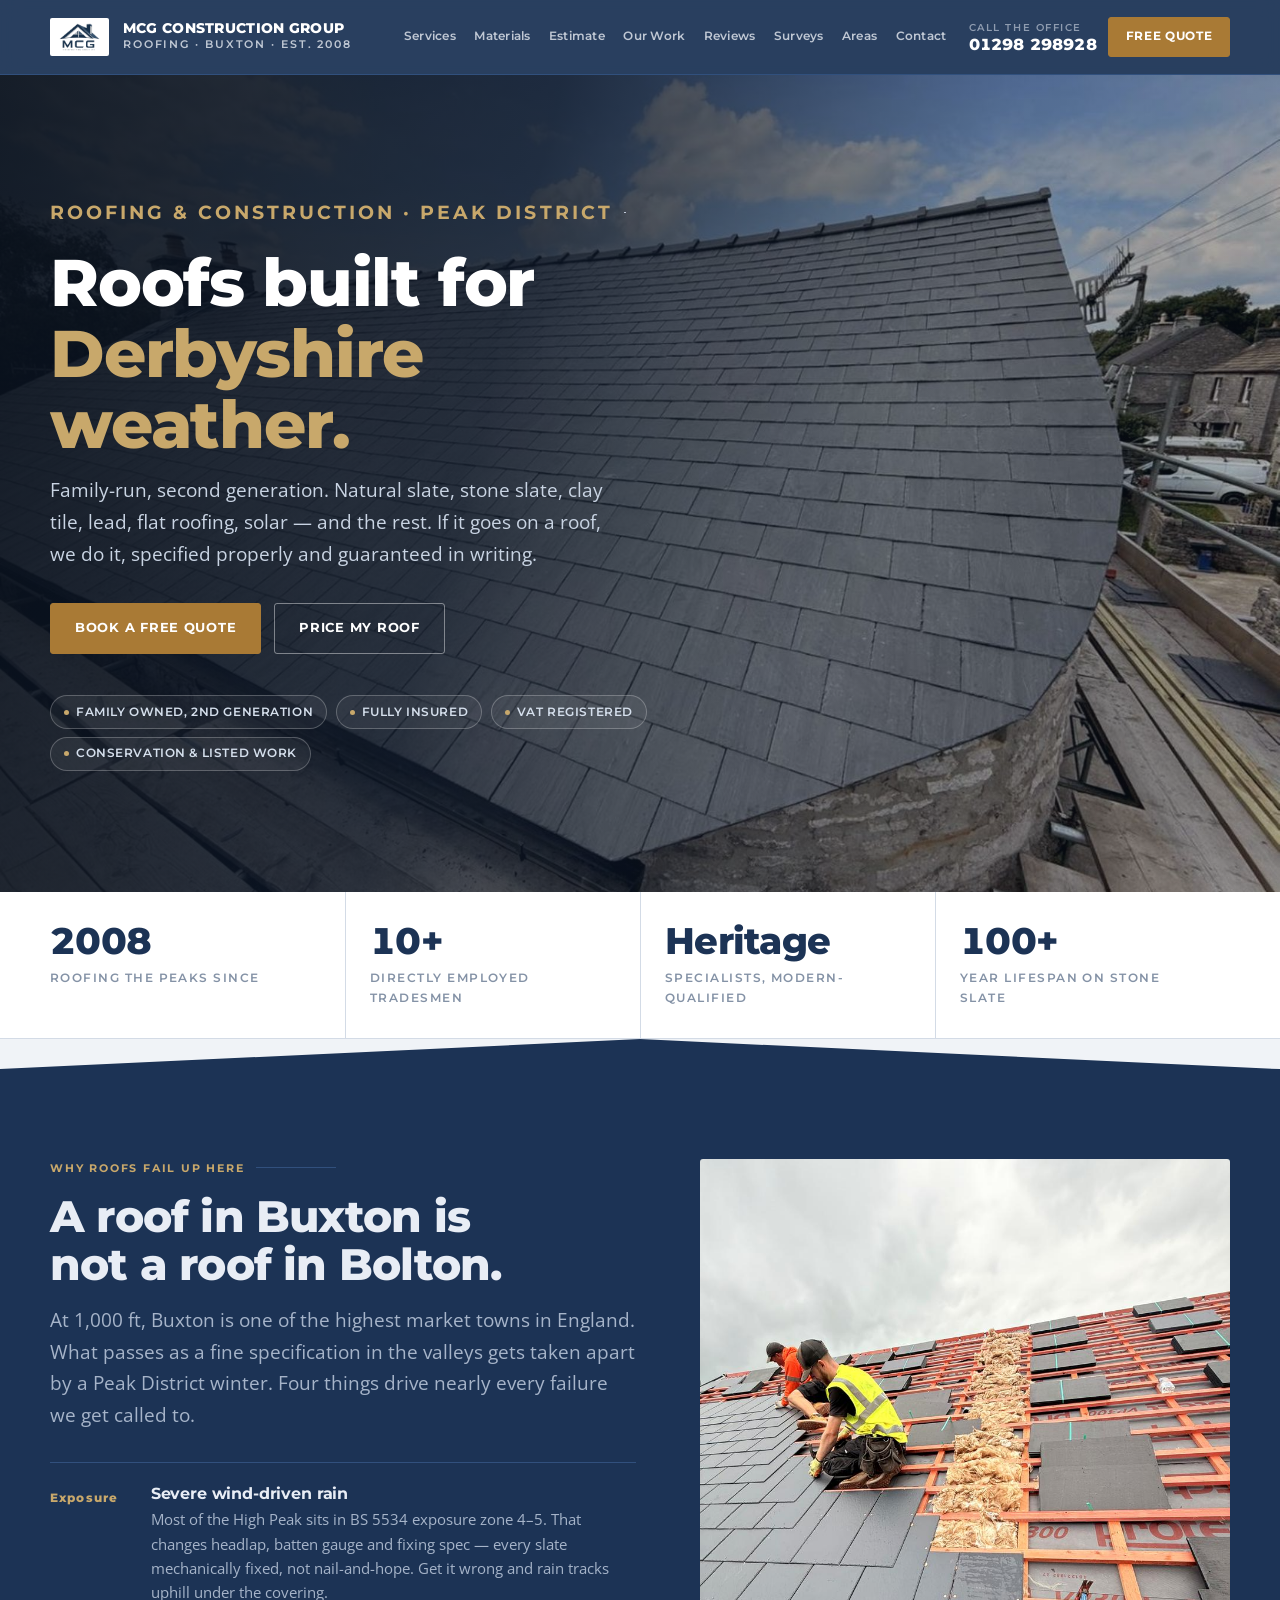
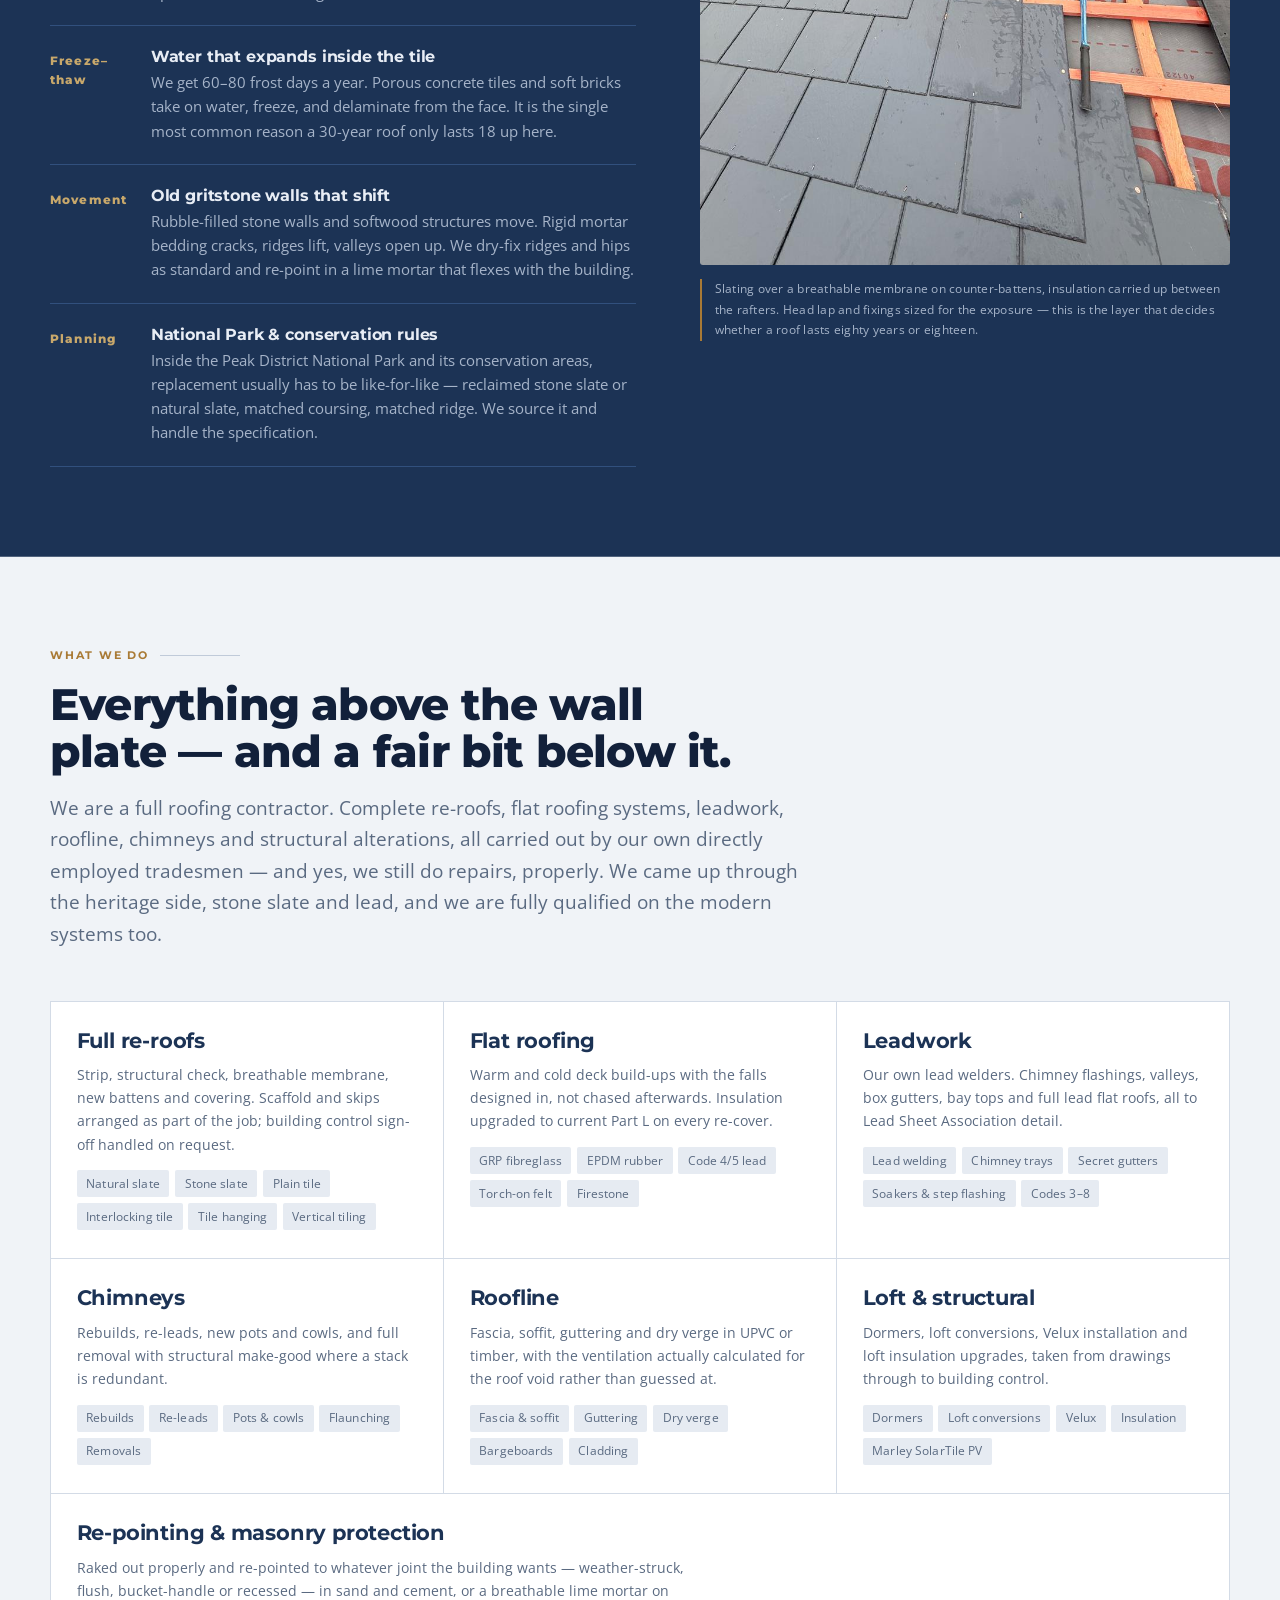
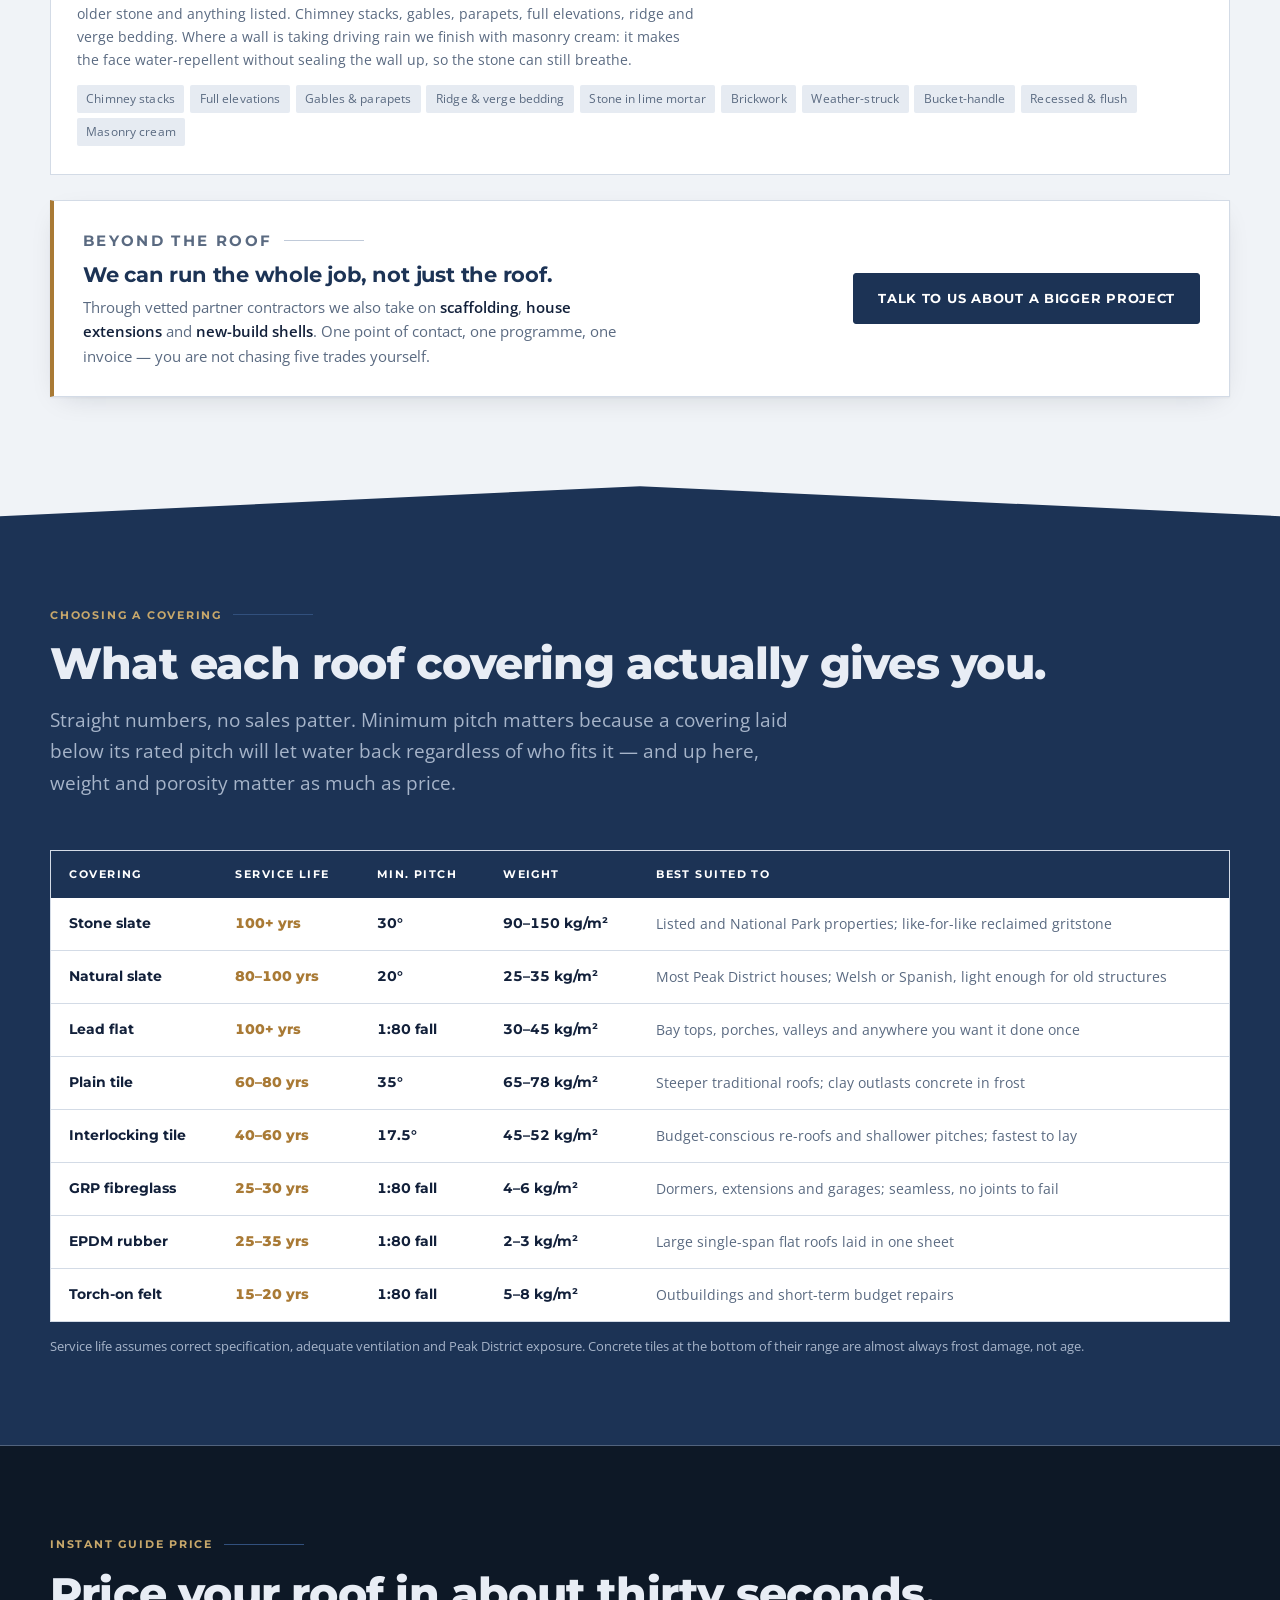
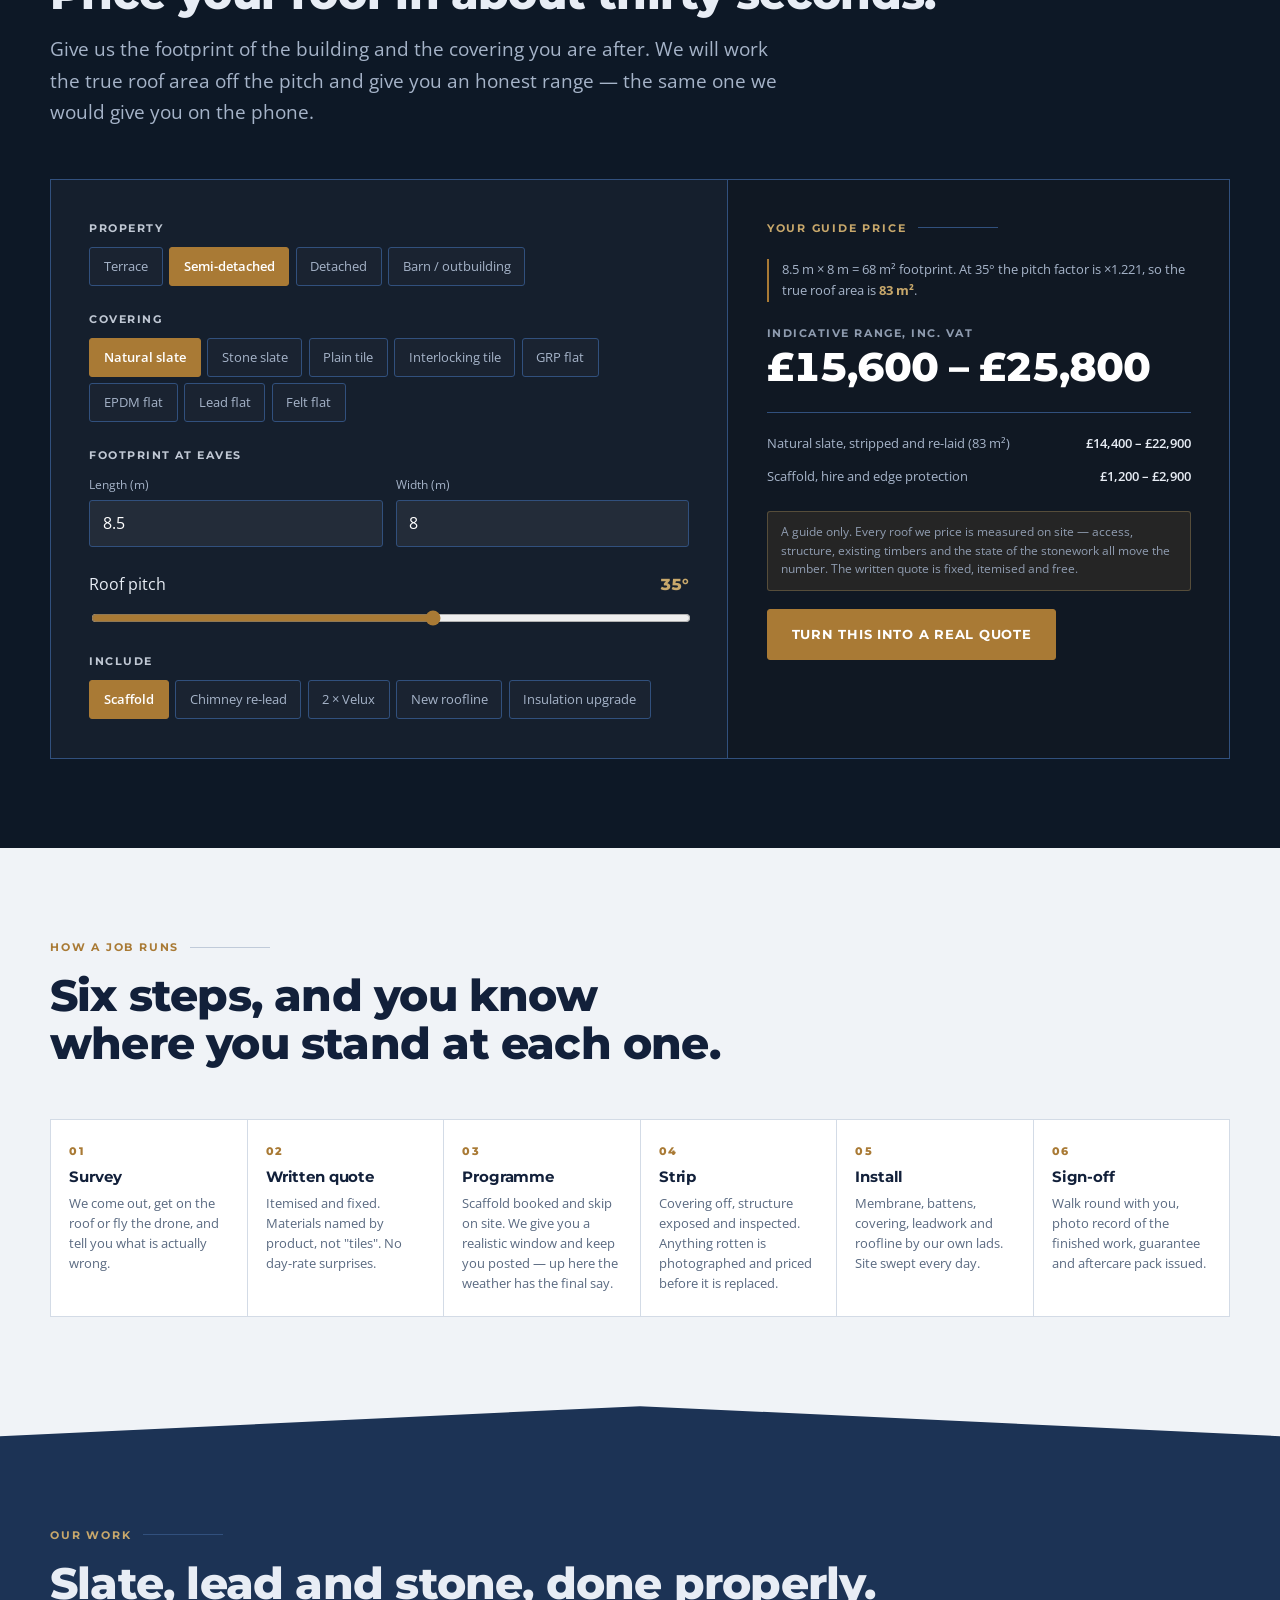
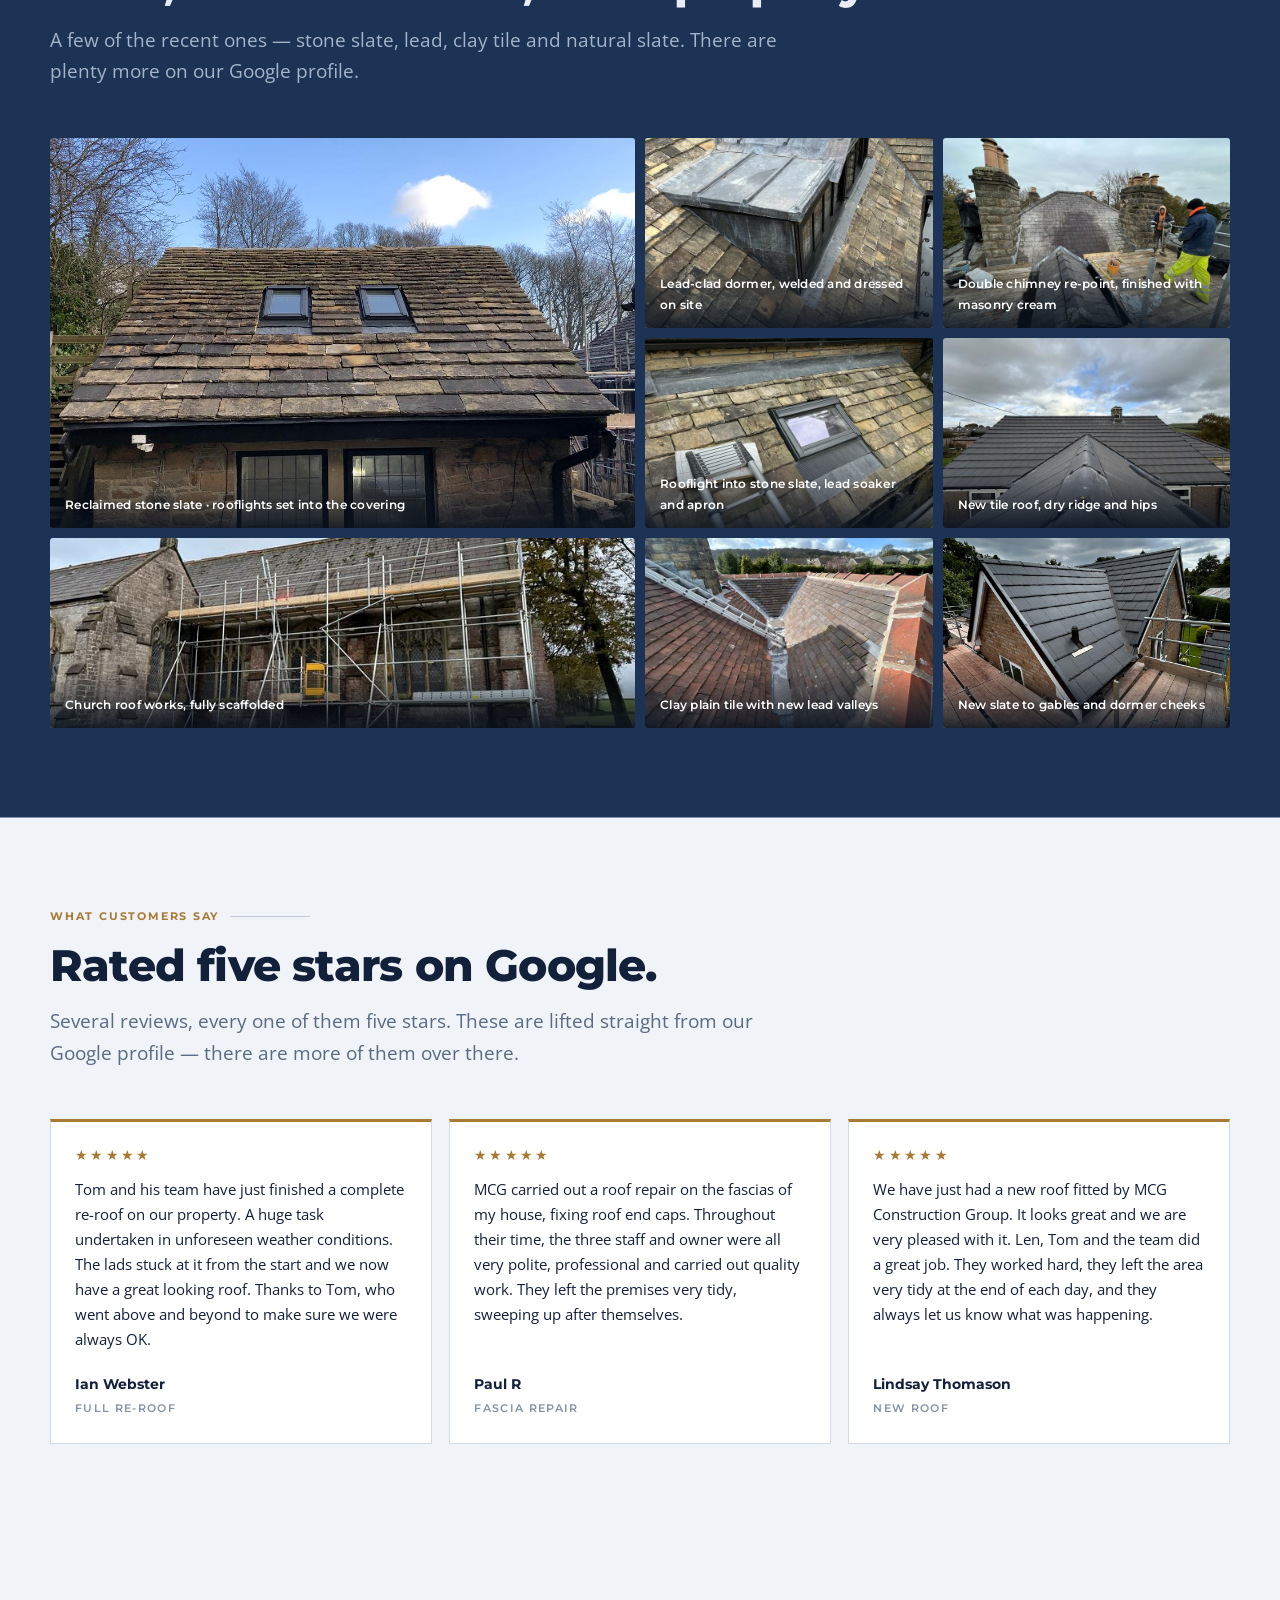
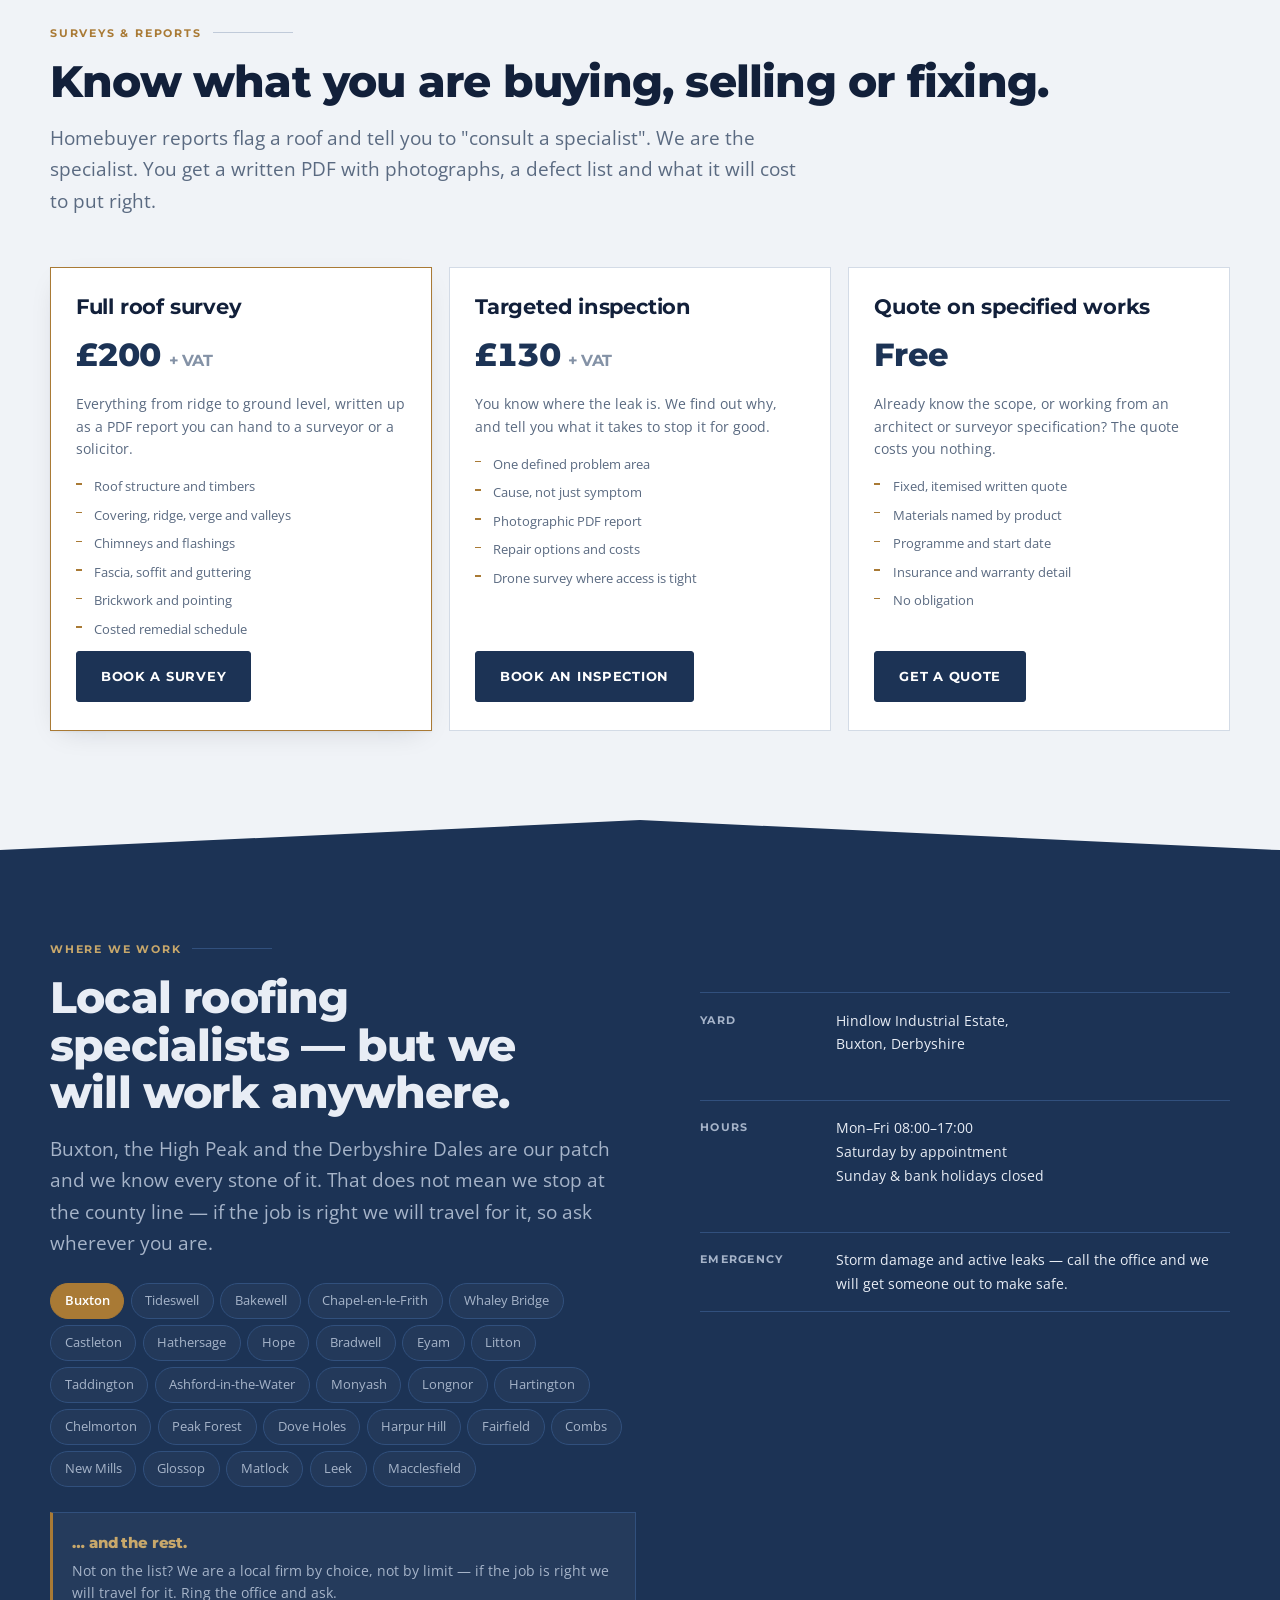
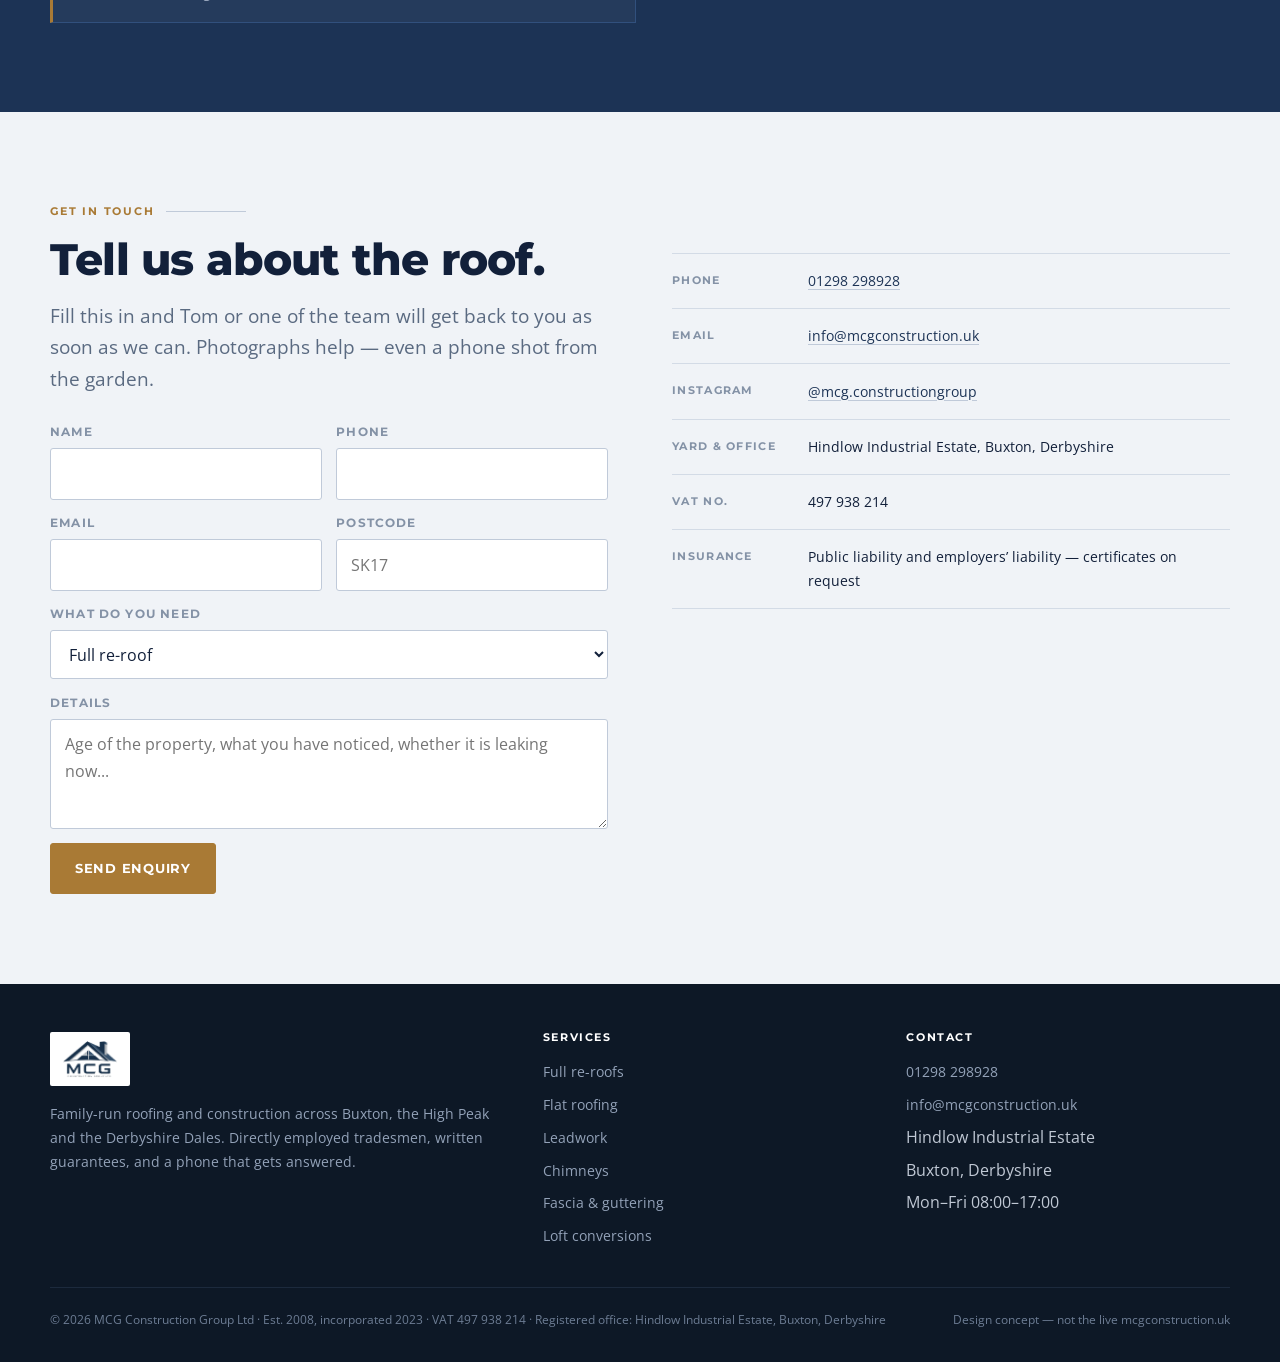
==== commit 97c41af1: "Add files via upload" ====
--- a/index.html
+++ b/index.html
@@ -7,8 +7,8 @@
 <meta name="description" content="Family-run roofing contractors in Buxton, covering the High Peak and Derbyshire Dales. Natural slate, stone slate, clay tile, leadwork, flat roofing, chimneys and re-pointing. Free written quotes, roof surveys from £130.">
 <link rel="canonical" href="https://mcgconstruction.uk/">
 <meta name="theme-color" content="#1c3355">
-<link rel="icon" type="image/png" href="/favicon.png">
-<link rel="apple-touch-icon" href="/favicon.png">
+<link rel="icon" type="image/png" href="[data-uri]">
+<link rel="apple-touch-icon" href="[data-uri]">
 <meta property="og:type" content="website">
 <meta property="og:site_name" content="MCG Construction Group">
 <meta property="og:title" content="Roofs built for Derbyshire weather">
@@ -16,7 +16,7 @@
 <meta property="og:url" content="https://mcgconstruction.uk/">
 <meta property="og:image" content="https://mcgconstruction.uk/img/hero.jpg">
 <meta name="twitter:card" content="summary_large_image">
-<script type="application/ld+json">{"@context": "https://schema.org", "@type": "RoofingContractor", "name": "MCG Construction Group Ltd", "url": "https://mcgconstruction.uk/", "image": "https://mcgconstruction.uk/img/hero.jpg", "logo": "https://mcgconstruction.uk/favicon.png", "telephone": "+441298298928", "email": "info@mcgconstruction.uk", "description": "Family-run roofing contractors in Buxton, covering the High Peak and Derbyshire Dales. Natural slate, stone slate, clay tile, leadwork, flat roofing, chimneys and re-pointing. Free written quotes, roof surveys from £130.", "foundingDate": "2008", "priceRange": "££", "address": {"@type": "PostalAddress", "streetAddress": "Hindlow Industrial Estate", "addressLocality": "Buxton", "addressRegion": "Derbyshire", "addressCountry": "GB"}, "openingHoursSpecification": [{"@type": "OpeningHoursSpecification", "dayOfWeek": ["Monday", "Tuesday", "Wednesday", "Thursday", "Friday"], "opens": "08:00", "closes": "17:00"}], "areaServed": [{"@type": "Place", "name": "Buxton"}, {"@type": "Place", "name": "Tideswell"}, {"@type": "Place", "name": "Bakewell"}, {"@type": "Place", "name": "Chapel-en-le-Frith"}, {"@type": "Place", "name": "Whaley Bridge"}, {"@type": "Place", "name": "Castleton"}, {"@type": "Place", "name": "Hathersage"}, {"@type": "Place", "name": "Hope"}, {"@type": "Place", "name": "Bradwell"}, {"@type": "Place", "name": "Eyam"}, {"@type": "Place", "name": "Matlock"}, {"@type": "Place", "name": "Glossop"}, {"@type": "Place", "name": "New Mills"}, {"@type": "Place", "name": "Leek"}, {"@type": "Place", "name": "Macclesfield"}, {"@type": "Place", "name": "Peak District"}], "knowsAbout": ["Natural slate roofing", "Stone slate roofing", "Leadwork", "Flat roofing", "Chimney rebuilding", "Re-pointing", "Masonry cream", "Roof surveys"]}</script>
+<script type="application/ld+json">{"@context": "https://schema.org", "@type": "RoofingContractor", "name": "MCG Construction Group Ltd", "url": "https://mcgconstruction.uk/", "image": "https://mcgconstruction.uk/img/hero.jpg", "telephone": "+441298298928", "email": "info@mcgconstruction.uk", "description": "Family-run roofing contractors in Buxton, covering the High Peak and Derbyshire Dales. Natural slate, stone slate, clay tile, leadwork, flat roofing, chimneys and re-pointing. Free written quotes, roof surveys from £130.", "foundingDate": "2008", "priceRange": "££", "address": {"@type": "PostalAddress", "streetAddress": "Hindlow Industrial Estate", "addressLocality": "Buxton", "addressRegion": "Derbyshire", "addressCountry": "GB"}, "openingHoursSpecification": [{"@type": "OpeningHoursSpecification", "dayOfWeek": ["Monday", "Tuesday", "Wednesday", "Thursday", "Friday"], "opens": "08:00", "closes": "17:00"}], "areaServed": [{"@type": "Place", "name": "Buxton"}, {"@type": "Place", "name": "Tideswell"}, {"@type": "Place", "name": "Bakewell"}, {"@type": "Place", "name": "Chapel-en-le-Frith"}, {"@type": "Place", "name": "Whaley Bridge"}, {"@type": "Place", "name": "Castleton"}, {"@type": "Place", "name": "Hathersage"}, {"@type": "Place", "name": "Hope"}, {"@type": "Place", "name": "Bradwell"}, {"@type": "Place", "name": "Eyam"}, {"@type": "Place", "name": "Matlock"}, {"@type": "Place", "name": "Glossop"}, {"@type": "Place", "name": "New Mills"}, {"@type": "Place", "name": "Leek"}, {"@type": "Place", "name": "Macclesfield"}, {"@type": "Place", "name": "Peak District"}], "knowsAbout": ["Natural slate roofing", "Stone slate roofing", "Leadwork", "Flat roofing", "Chimney rebuilding", "Re-pointing", "Masonry cream", "Roof surveys"]}</script>
 <style>
   :root{color-scheme:light dark}
   html{-webkit-text-size-adjust:100%}
@@ -332,7 +332,7 @@
 <header class="hdr">
   <div class="wrap hdr-in">
     <a class="brand" href="#top">
-      <img src="/img/logo_navy_s.png" alt="MCG Construction Group Ltd">
+      <img src="[data-uri]" alt="MCG Construction Group Ltd">
       <span style="display:block">
         <b>MCG Construction Group</b>
         <span>Roofing &middot; Buxton &middot; Est. 2008</span>
@@ -746,7 +746,7 @@
   <div class="wrap">
     <div class="foot-in">
       <div>
-        <img src="/img/logo_navy_s.png" alt="MCG Construction Group Ltd">
+        <img src="[data-uri]" alt="MCG Construction Group Ltd">
         <p>Family-run roofing and construction across Buxton, the High Peak and the Derbyshire Dales. Directly employed tradesmen, written guarantees, and a phone that gets answered.</p>
       </div>
       <div>
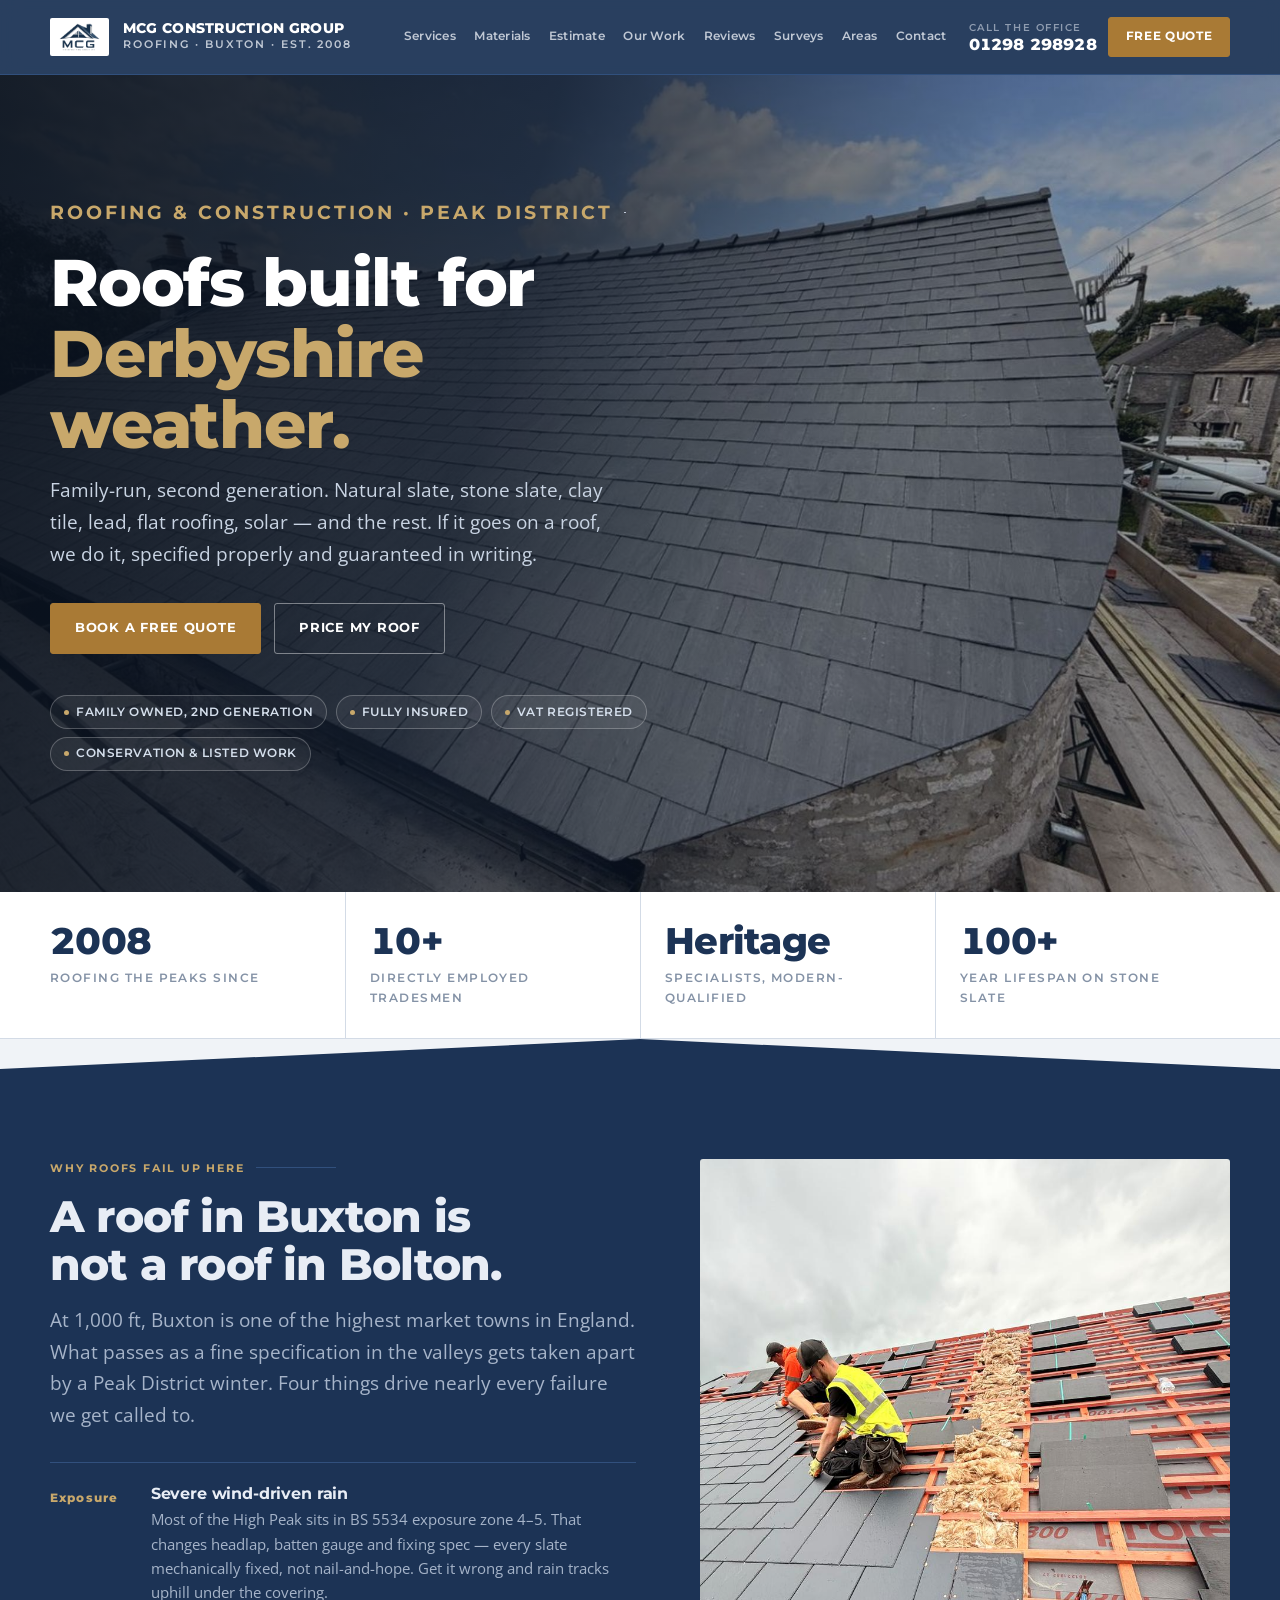
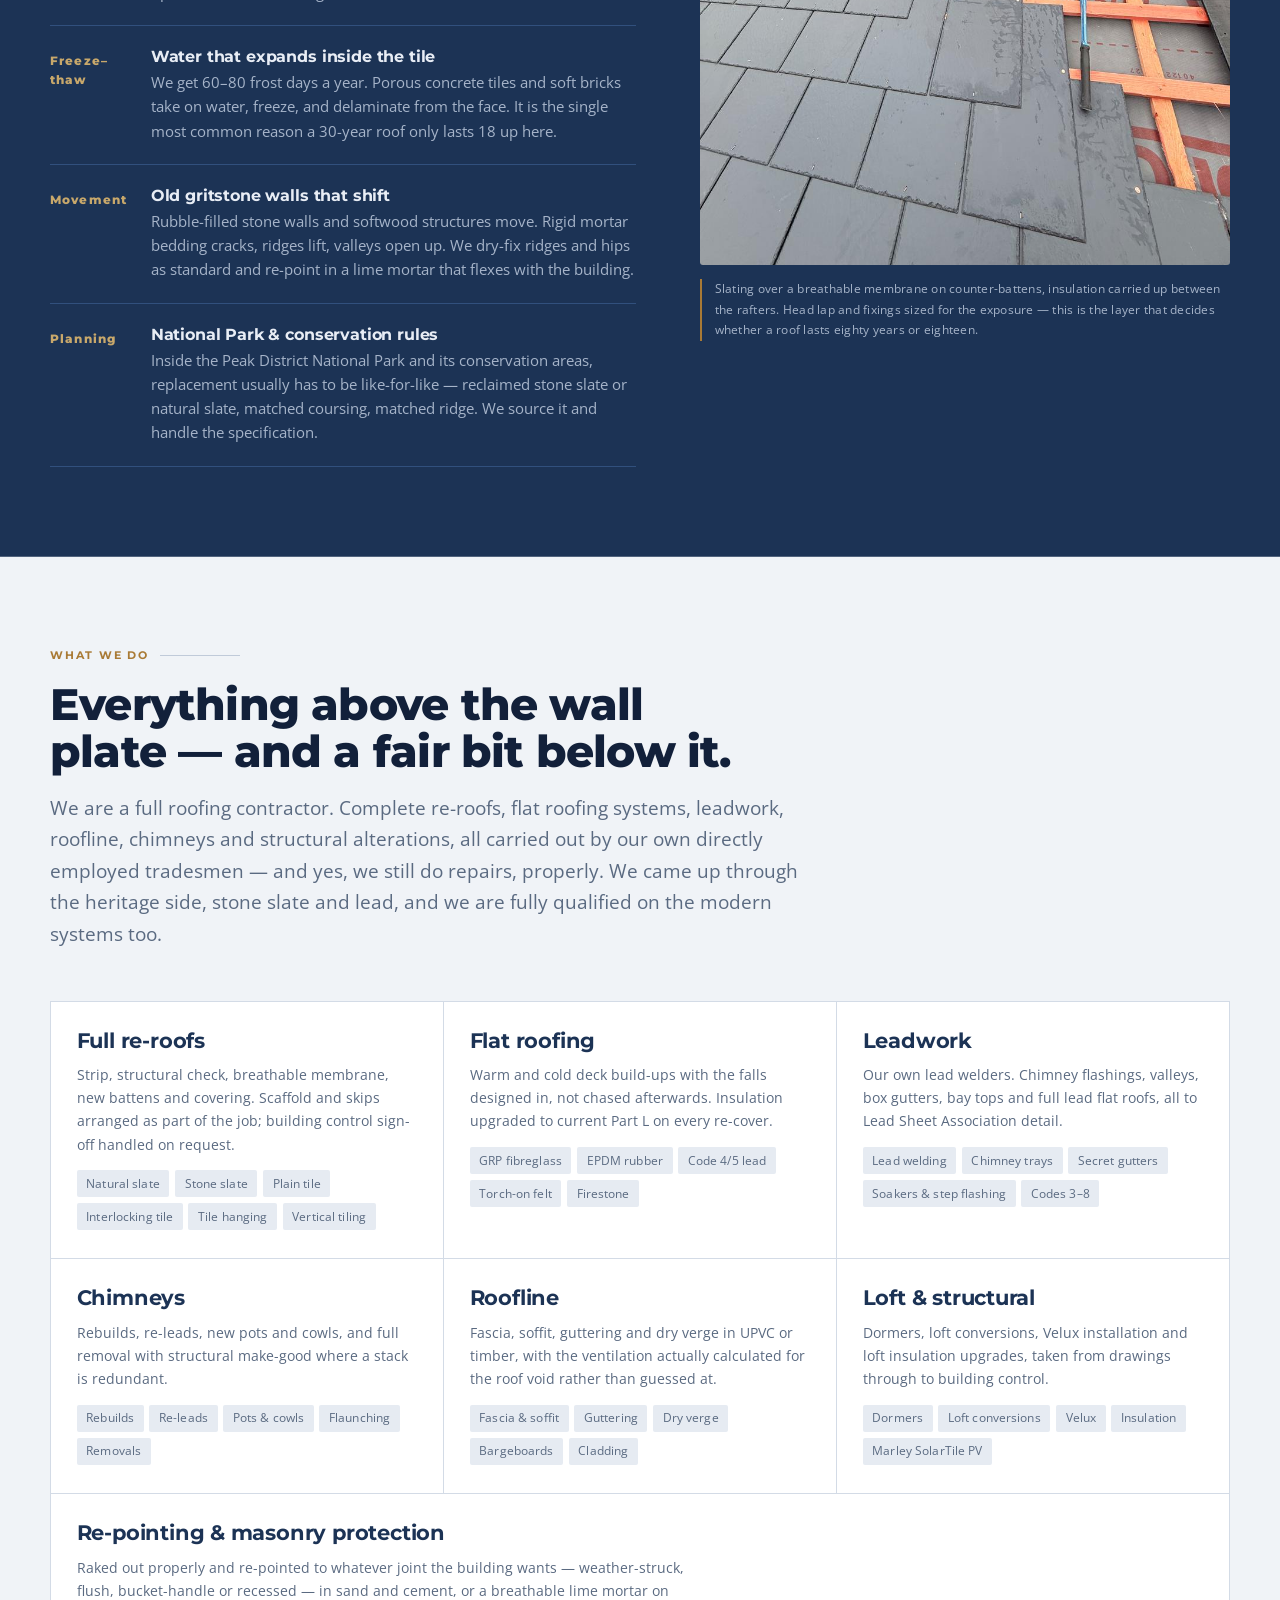
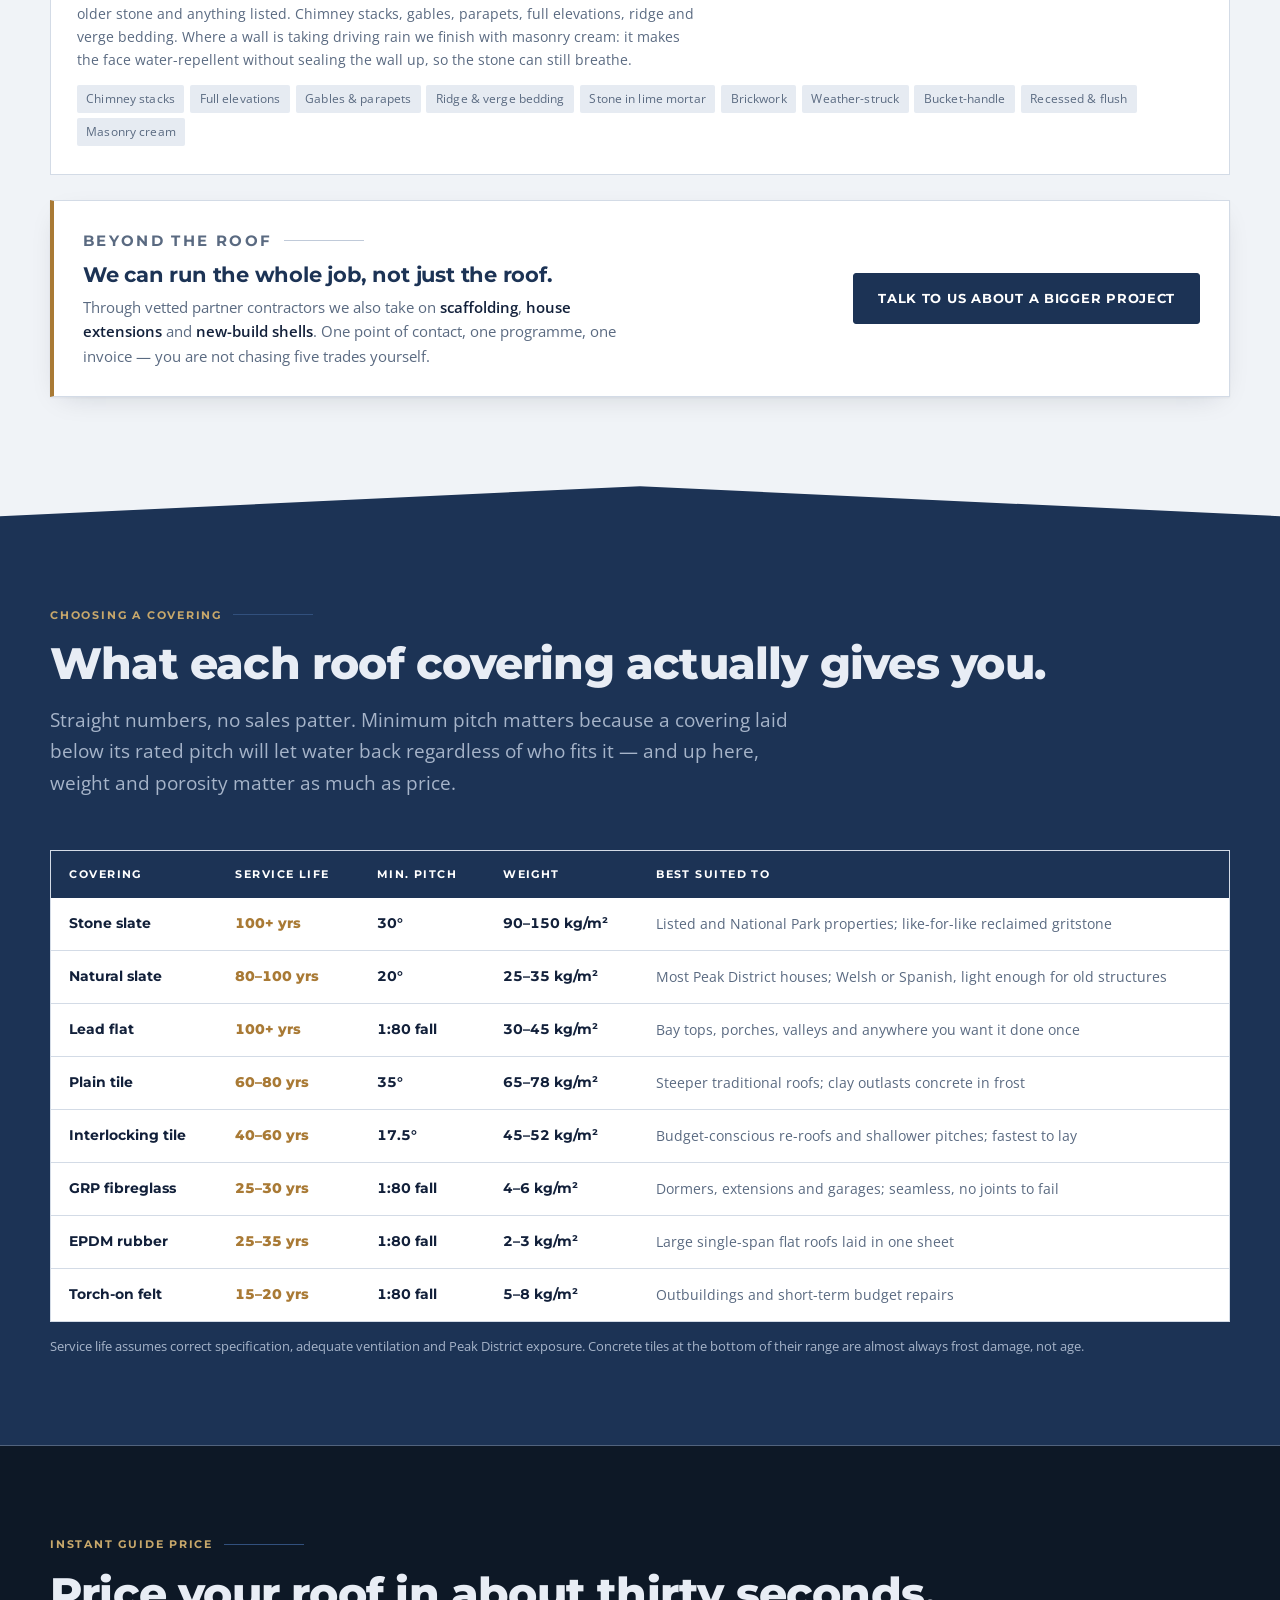
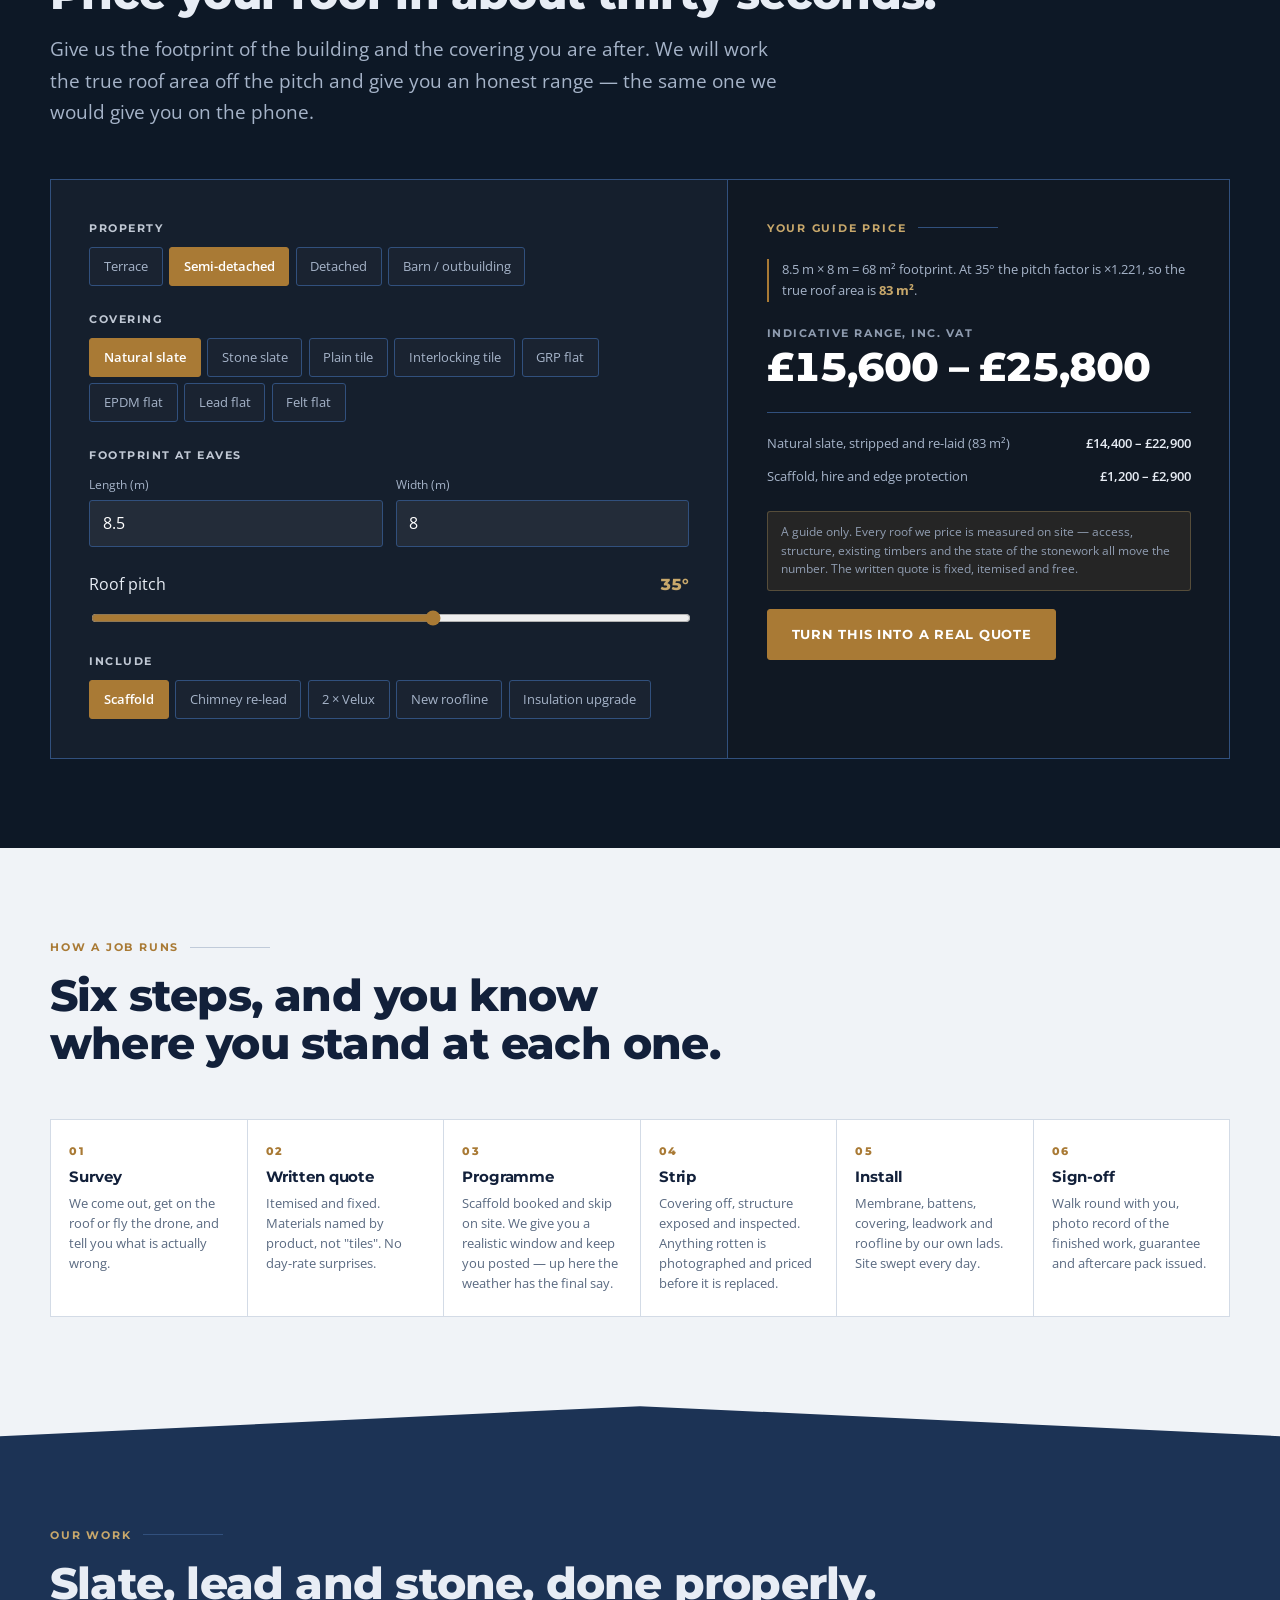
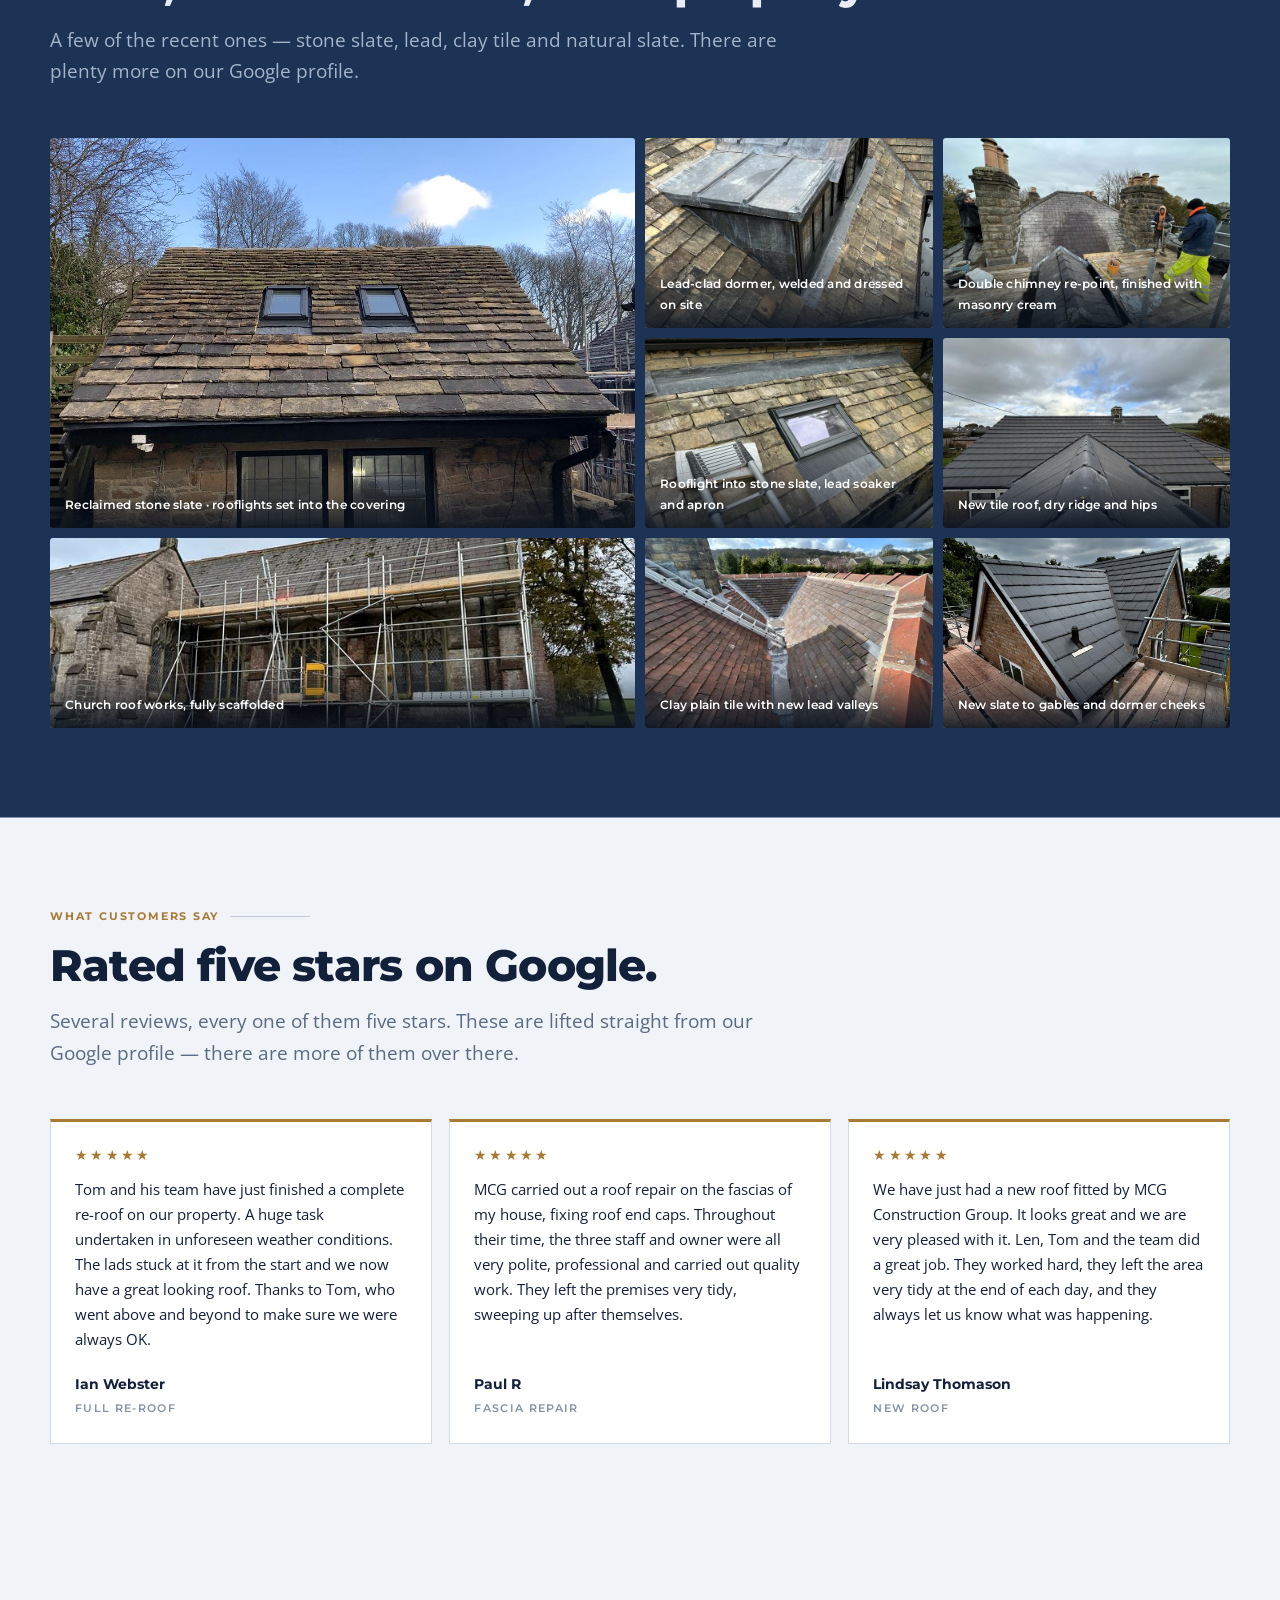
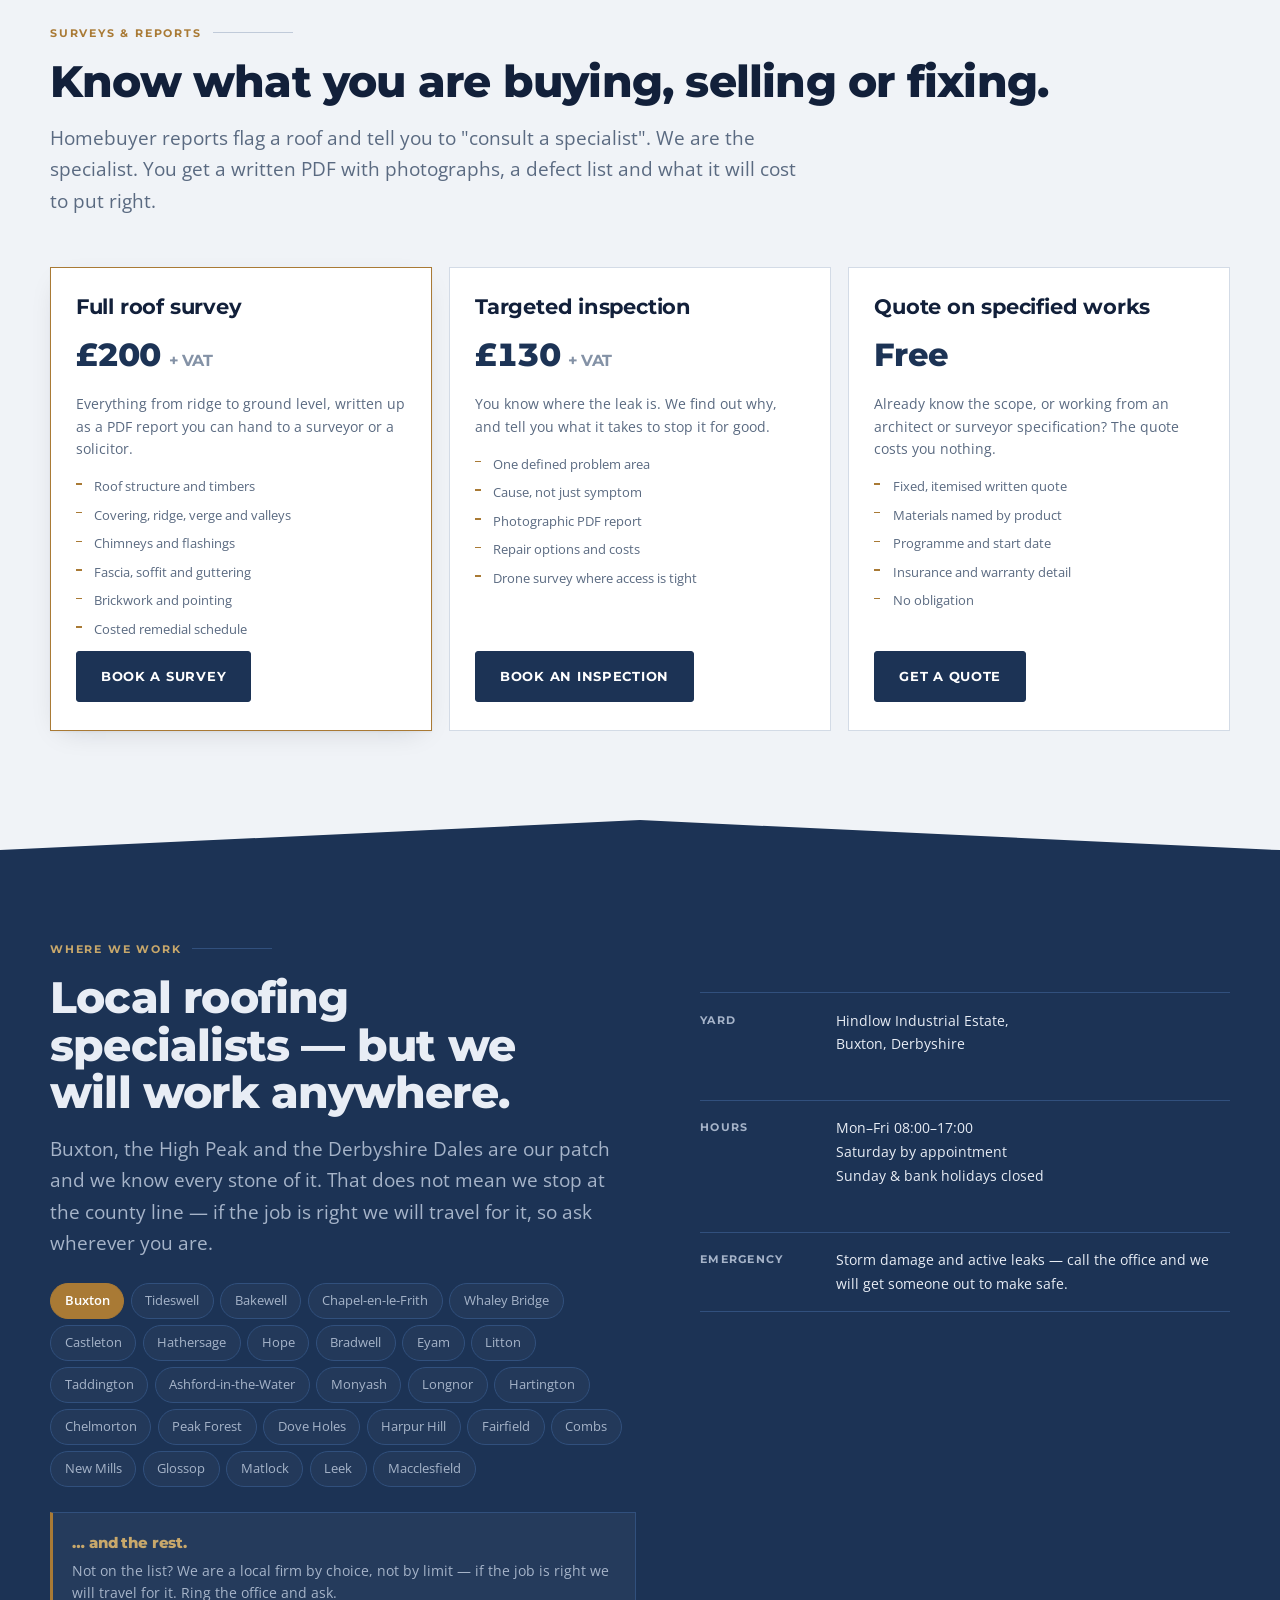
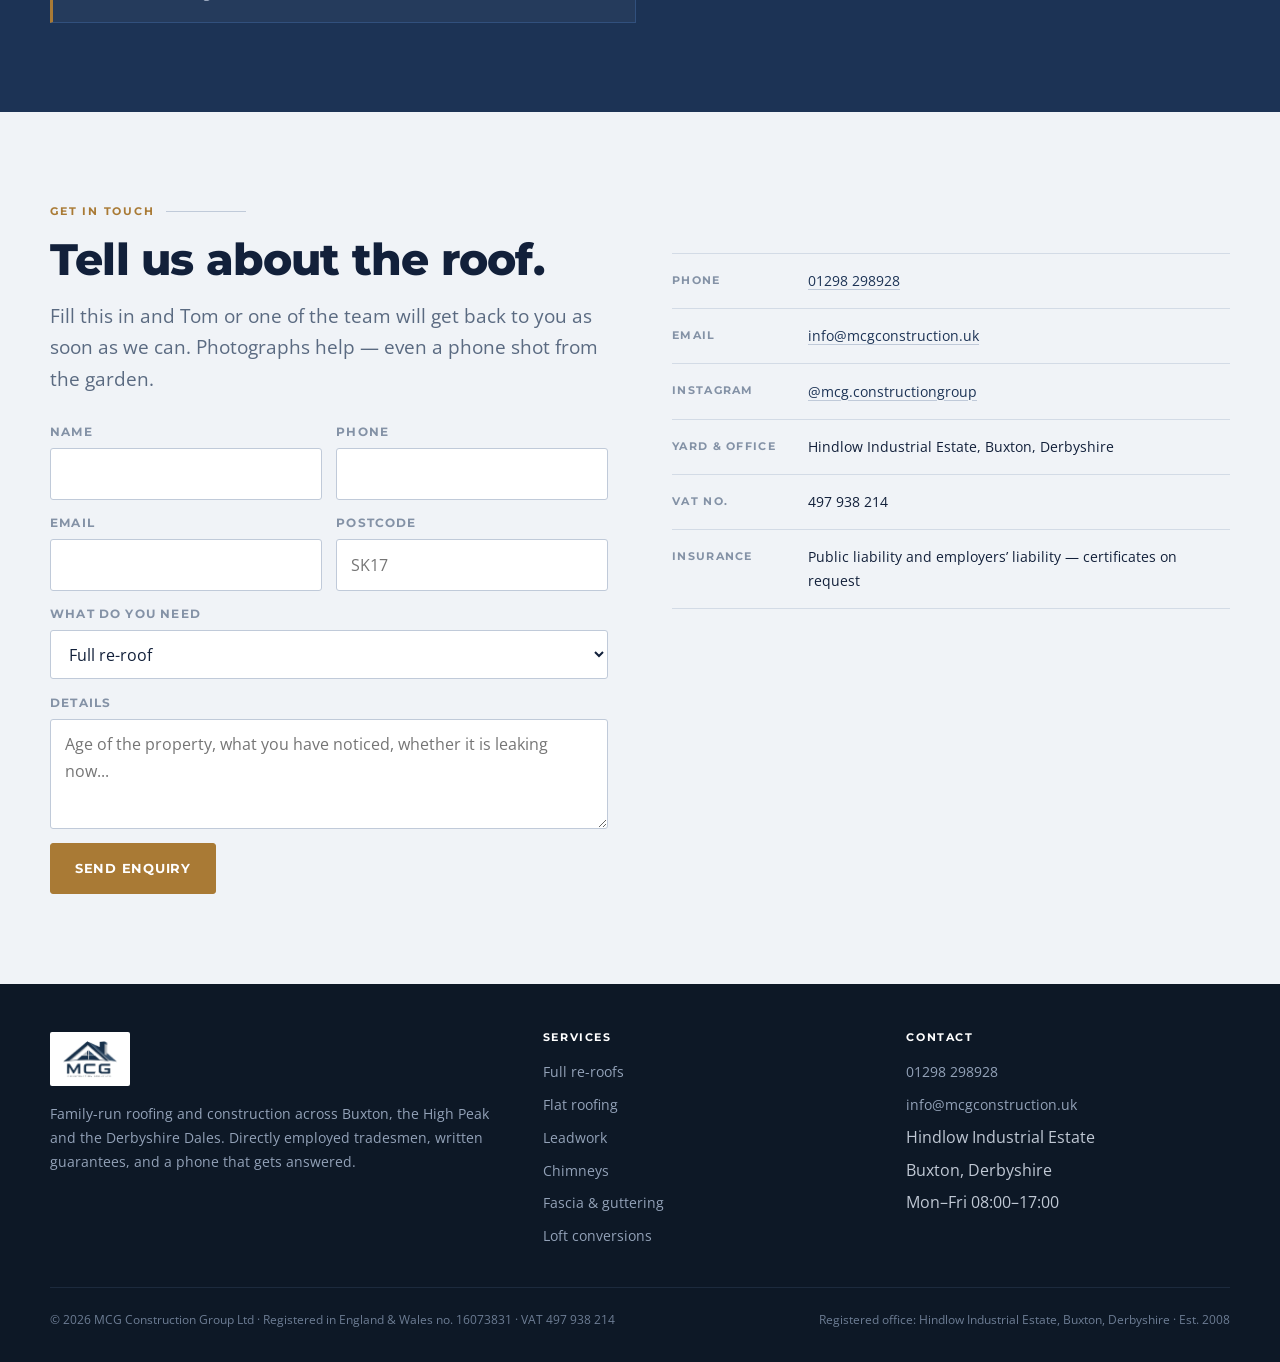
==== commit efeea5d8: "Rename index_1.html to index.html" ====
--- a/index.html
+++ b/index.html
@@ -303,7 +303,6 @@
 .foot ul{list-style:none;margin:0;padding:0;display:flex;flex-direction:column;gap:.4rem}
 .legal{margin-top:2.4rem;padding-top:1.4rem;border-top:1px solid #1c2a3d;display:flex;flex-wrap:wrap;gap:.6rem 1.6rem;justify-content:space-between;font-size:.75rem;color:#6d7d94}
 
-.demo-flag{background:var(--grit);color:#fff;text-align:center;padding:.55rem 1rem;font-size:.76rem;font-family:var(--f-disp);font-weight:600;letter-spacing:.04em}
 
 @media (max-width:960px){
   .nav{display:none}
@@ -769,8 +768,8 @@
       </div>
     </div>
     <div class="legal">
-      <span>&copy; 2026 MCG Construction Group Ltd &middot; Est. 2008, incorporated 2023 &middot; VAT 497 938 214 &middot; Registered office: Hindlow Industrial Estate, Buxton, Derbyshire</span>
-      <span>Design concept &mdash; not the live mcgconstruction.uk</span>
+      <span>&copy; 2026 MCG Construction Group Ltd &middot; Registered in England &amp; Wales no. 16073831 &middot; VAT 497 938 214</span>
+      <span>Registered office: Hindlow Industrial Estate, Buxton, Derbyshire &middot; Est. 2008</span>
     </div>
   </div>
 </footer>
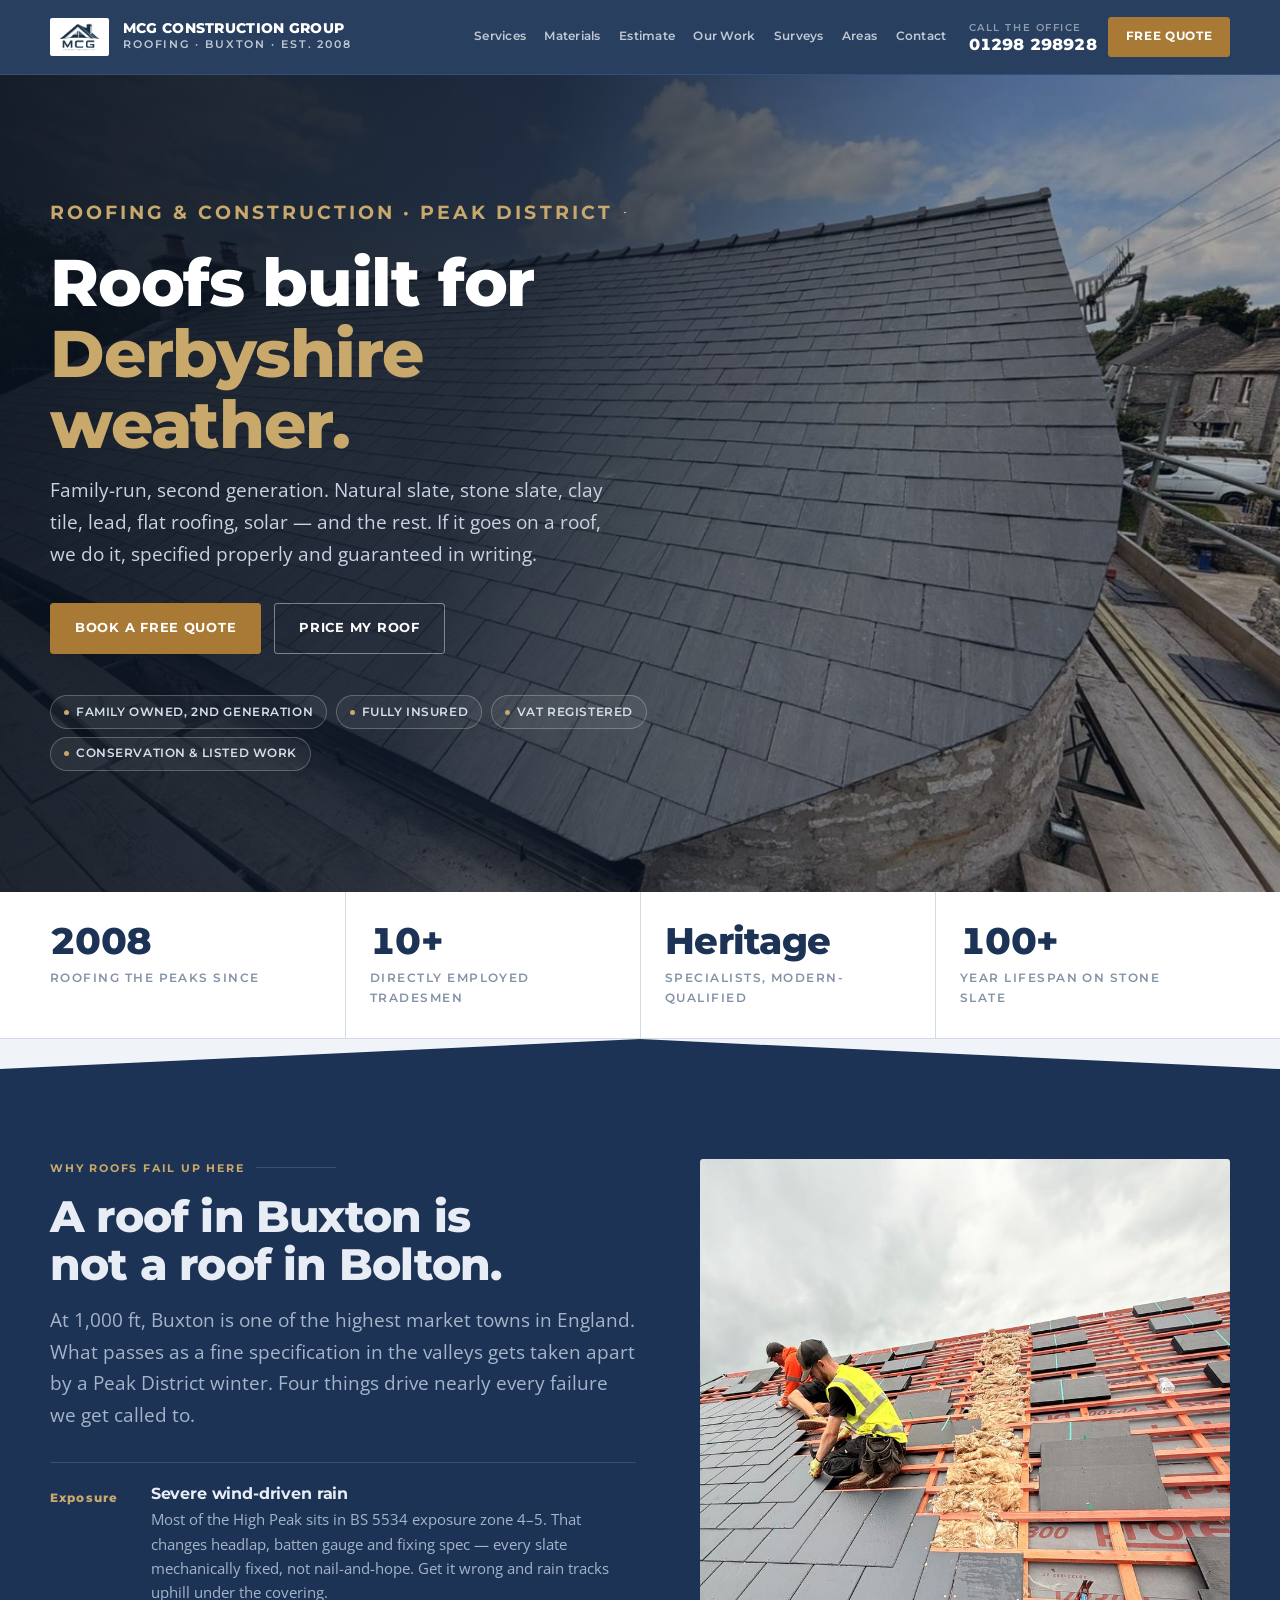
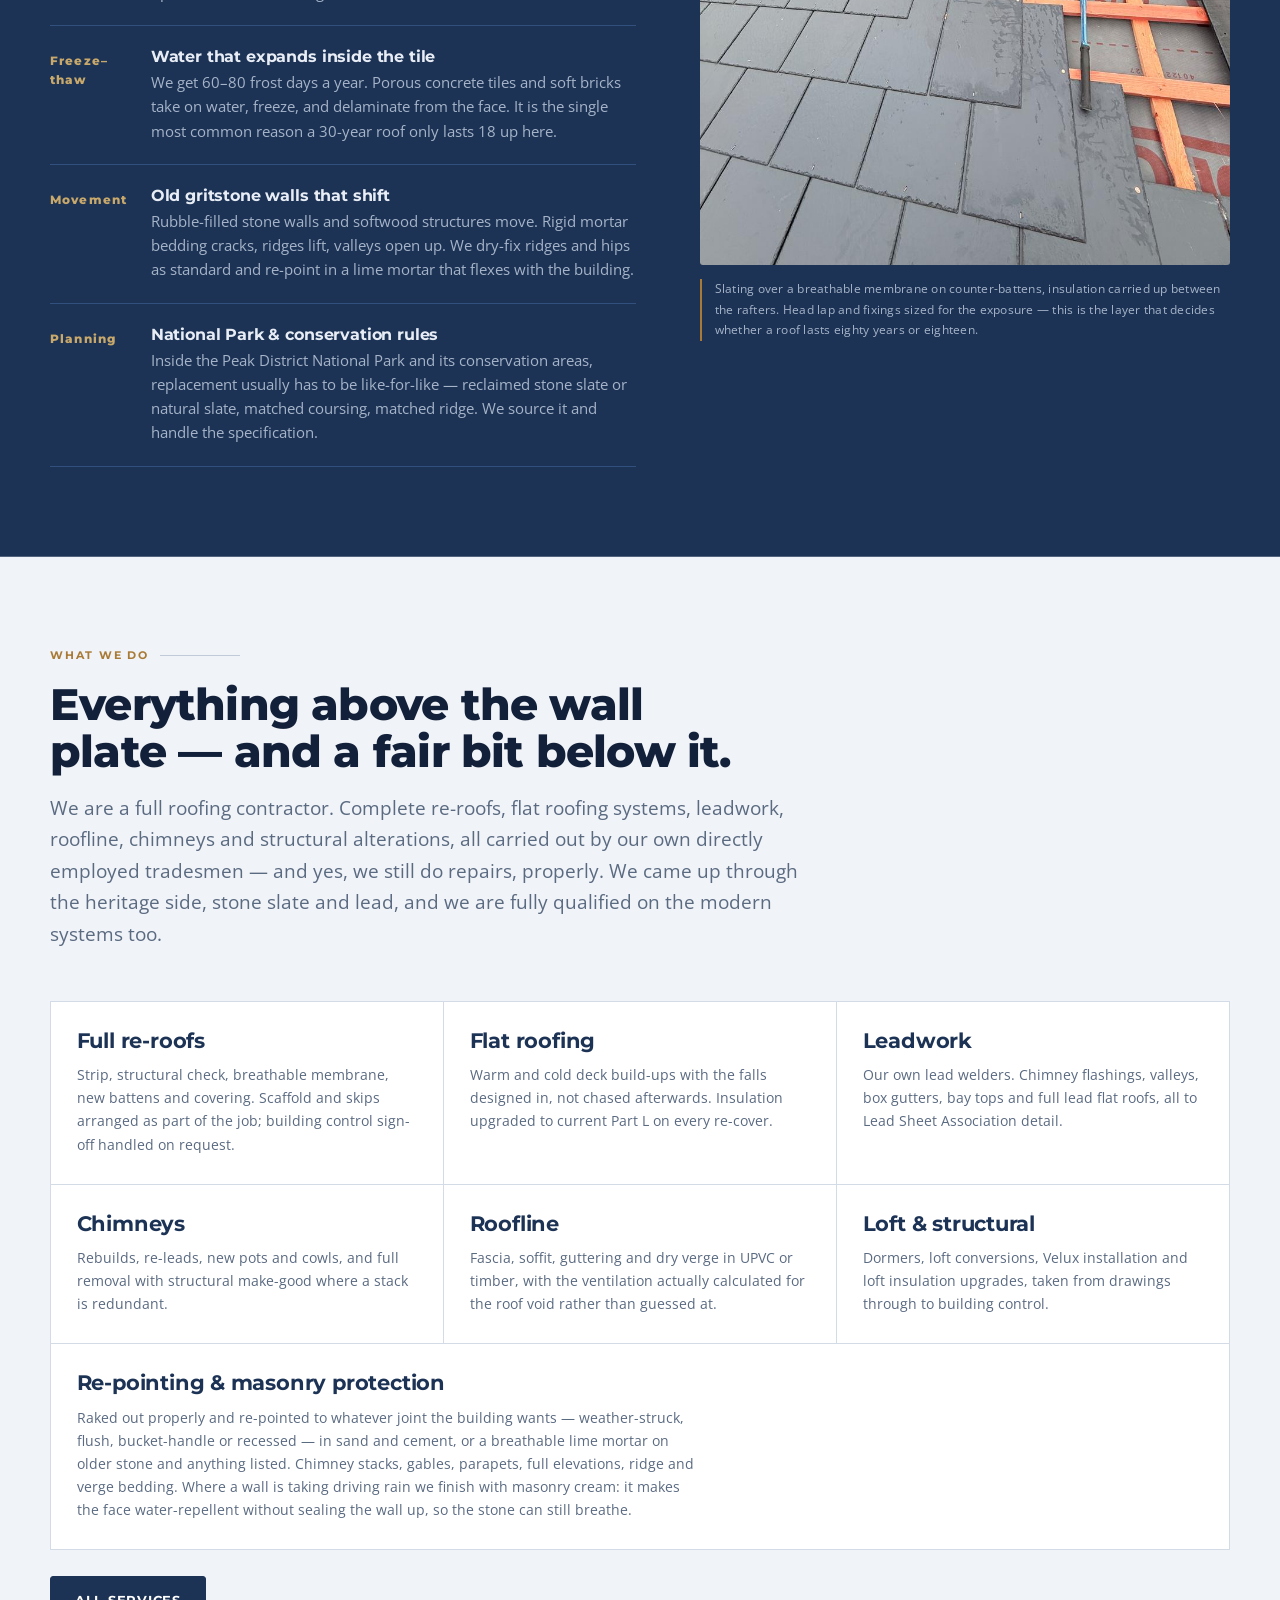
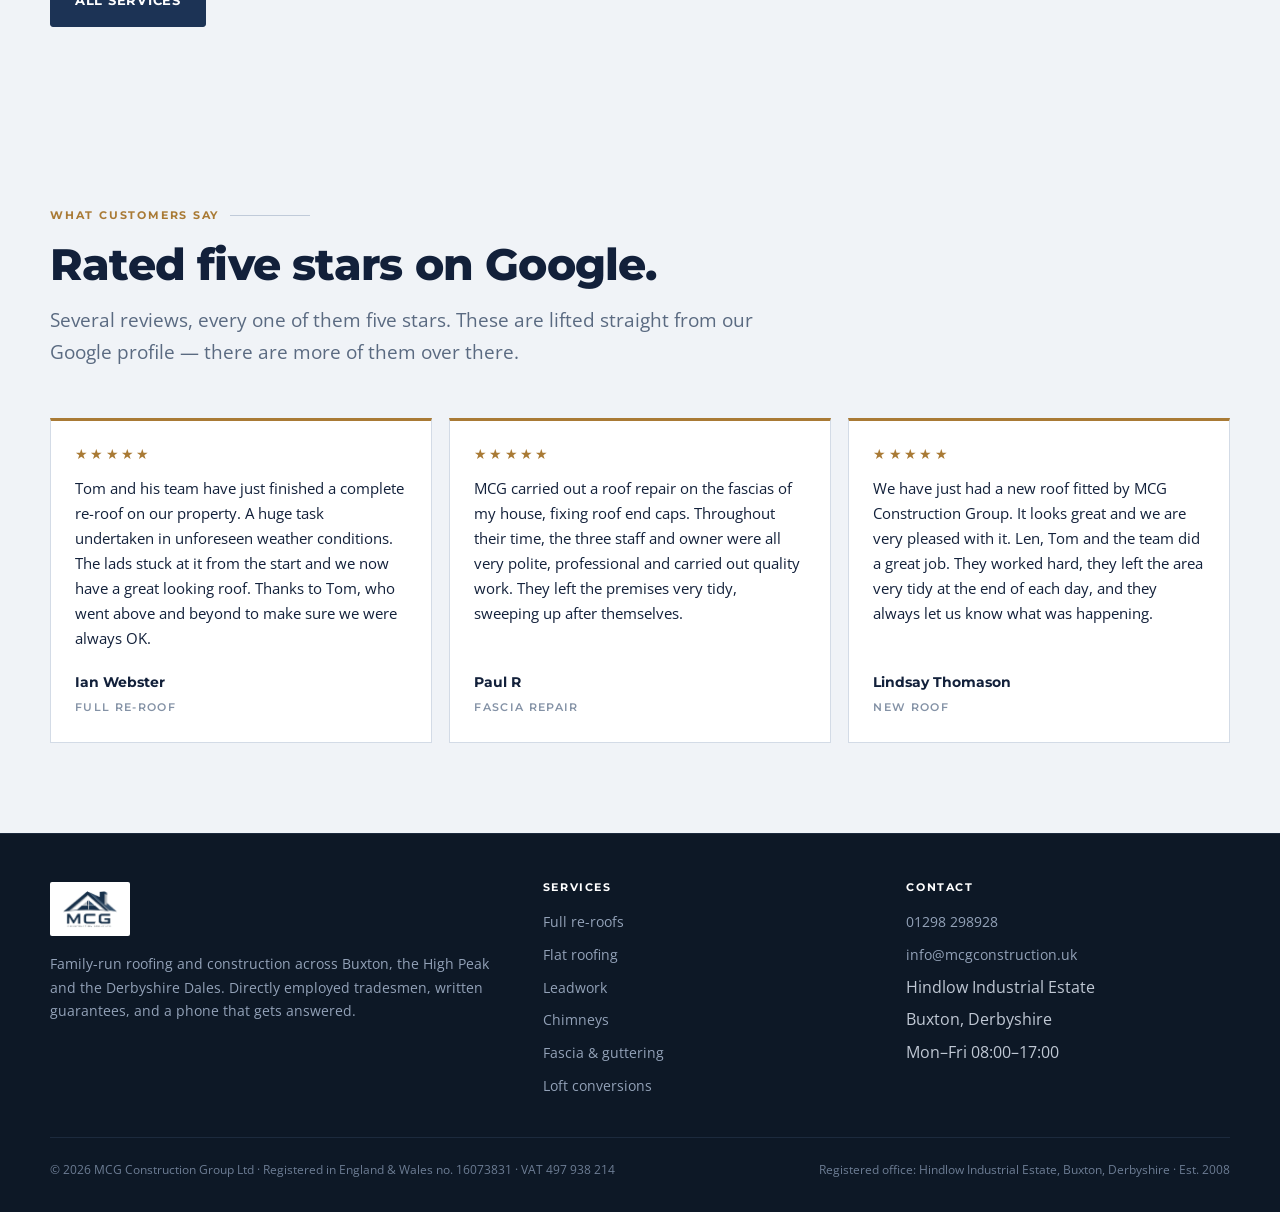
==== commit ba3333d9: "Split the one-page site into separate pages Home, Services, Materials, Estimate, Our Work, Surveys, " ====
--- a/index.html
+++ b/index.html
@@ -7,8 +7,8 @@
 <meta name="description" content="Family-run roofing contractors in Buxton, covering the High Peak and Derbyshire Dales. Natural slate, stone slate, clay tile, leadwork, flat roofing, chimneys and re-pointing. Free written quotes, roof surveys from £130.">
 <link rel="canonical" href="https://mcgconstruction.uk/">
 <meta name="theme-color" content="#1c3355">
-<link rel="icon" type="image/png" href="[data-uri]">
-<link rel="apple-touch-icon" href="[data-uri]">
+<link rel="icon" type="image/png" href="/favicon.png">
+<link rel="apple-touch-icon" href="/favicon.png">
 <meta property="og:type" content="website">
 <meta property="og:site_name" content="MCG Construction Group">
 <meta property="og:title" content="Roofs built for Derbyshire weather">
@@ -17,339 +17,39 @@
 <meta property="og:image" content="https://mcgconstruction.uk/img/hero.jpg">
 <meta name="twitter:card" content="summary_large_image">
 <script type="application/ld+json">{"@context": "https://schema.org", "@type": "RoofingContractor", "name": "MCG Construction Group Ltd", "url": "https://mcgconstruction.uk/", "image": "https://mcgconstruction.uk/img/hero.jpg", "telephone": "+441298298928", "email": "info@mcgconstruction.uk", "description": "Family-run roofing contractors in Buxton, covering the High Peak and Derbyshire Dales. Natural slate, stone slate, clay tile, leadwork, flat roofing, chimneys and re-pointing. Free written quotes, roof surveys from £130.", "foundingDate": "2008", "priceRange": "££", "address": {"@type": "PostalAddress", "streetAddress": "Hindlow Industrial Estate", "addressLocality": "Buxton", "addressRegion": "Derbyshire", "addressCountry": "GB"}, "openingHoursSpecification": [{"@type": "OpeningHoursSpecification", "dayOfWeek": ["Monday", "Tuesday", "Wednesday", "Thursday", "Friday"], "opens": "08:00", "closes": "17:00"}], "areaServed": [{"@type": "Place", "name": "Buxton"}, {"@type": "Place", "name": "Tideswell"}, {"@type": "Place", "name": "Bakewell"}, {"@type": "Place", "name": "Chapel-en-le-Frith"}, {"@type": "Place", "name": "Whaley Bridge"}, {"@type": "Place", "name": "Castleton"}, {"@type": "Place", "name": "Hathersage"}, {"@type": "Place", "name": "Hope"}, {"@type": "Place", "name": "Bradwell"}, {"@type": "Place", "name": "Eyam"}, {"@type": "Place", "name": "Matlock"}, {"@type": "Place", "name": "Glossop"}, {"@type": "Place", "name": "New Mills"}, {"@type": "Place", "name": "Leek"}, {"@type": "Place", "name": "Macclesfield"}, {"@type": "Place", "name": "Peak District"}], "knowsAbout": ["Natural slate roofing", "Stone slate roofing", "Leadwork", "Flat roofing", "Chimney rebuilding", "Re-pointing", "Masonry cream", "Roof surveys"]}</script>
+<script>(function(){var m={"services": "/services/", "process": "/services/#process", "materials": "/materials/", "estimate": "/estimate/", "work": "/our-work/", "surveys": "/surveys/", "areas": "/areas/", "contact": "/contact/"},h=location.hash.slice(1);if(m[h])location.replace(m[h])})();</script>
 <style>
   :root{color-scheme:light dark}
   html{-webkit-text-size-adjust:100%}
   [hidden]{display:none!important}
 </style>
-</head>
-<body>
 <link rel="preconnect" href="https://fonts.googleapis.com">
 <link rel="preconnect" href="https://fonts.gstatic.com" crossorigin>
 <link rel="stylesheet" href="https://fonts.googleapis.com/css2?family=Montserrat:wght@600;700;800&family=Open+Sans:wght@400;500;600&display=swap">
-<style>
-:root{
-  --ink:#0d1826; --navy:#1c3355; --navy-2:#2b4a76; --navy-3:#3d6199;
-  --silver:#c0c8d4; --silver-2:#8f9cb0;
-  --grit:#a97a35; --grit-2:#c8a86b; --grit-soft:#f2e6cf;
-  --paper:#f0f3f7; --surface:#ffffff; --surface-2:#e6ebf2;
-  --text:#12203a; --muted:#5a6a81; --faint:#8492a6;
-  --line:#d3dbe6; --line-2:#c0cad9;
-  --band:var(--navy); --band-text:#e8edf5; --band-muted:#a6b4c9; --band-line:#31507d;
-  --ok:#2f7d5b; --warn:#a8712a;
-  --shadow:0 1px 2px rgba(13,24,38,.05),0 8px 28px -12px rgba(13,24,38,.18);
-  --shadow-lg:0 2px 4px rgba(13,24,38,.06),0 24px 60px -20px rgba(13,24,38,.30);
-  --r:3px; --seam:30px;
-  --f-disp:"Montserrat",-apple-system,BlinkMacSystemFont,"Segoe UI",Helvetica,Arial,sans-serif;
-  --f-body:"Open Sans",-apple-system,BlinkMacSystemFont,"Segoe UI",Helvetica,Arial,sans-serif;
-}
-@media (prefers-color-scheme:dark){
-  :root:not([data-theme="light"]){
-    --ink:#05090f; --navy:#16273f; --navy-2:#24405f; --navy-3:#4e78b0;
-    --silver:#aab6c6; --silver-2:#7d8ca2;
-    --grit:#d5a45c; --grit-2:#e0b878; --grit-soft:#3a2f1c;
-    --paper:#0b1220; --surface:#131e2f; --surface-2:#1b2941;
-    --text:#e2e9f2; --muted:#9fb0c6; --faint:#7d8da3;
-    --line:#25344b; --line-2:#324459;
-    --band:#0f1a2b; --band-text:#e2e9f2; --band-muted:#9fb0c6; --band-line:#263a58;
-    --ok:#4fae83; --warn:#d09a4e;
-    --shadow:0 1px 2px rgba(0,0,0,.4),0 8px 28px -12px rgba(0,0,0,.6);
-    --shadow-lg:0 2px 4px rgba(0,0,0,.5),0 24px 60px -20px rgba(0,0,0,.75);
-  }
-}
-:root[data-theme="dark"]{
-  --ink:#05090f; --navy:#16273f; --navy-2:#24405f; --navy-3:#4e78b0;
-  --silver:#aab6c6; --silver-2:#7d8ca2;
-  --grit:#d5a45c; --grit-2:#e0b878; --grit-soft:#3a2f1c;
-  --paper:#0b1220; --surface:#131e2f; --surface-2:#1b2941;
-  --text:#e2e9f2; --muted:#9fb0c6; --faint:#7d8da3;
-  --line:#25344b; --line-2:#324459;
-  --band:#0f1a2b; --band-text:#e2e9f2; --band-muted:#9fb0c6; --band-line:#263a58;
-  --ok:#4fae83; --warn:#d09a4e;
-  --shadow:0 1px 2px rgba(0,0,0,.4),0 8px 28px -12px rgba(0,0,0,.6);
-  --shadow-lg:0 2px 4px rgba(0,0,0,.5),0 24px 60px -20px rgba(0,0,0,.75);
-}
-
-*,*::before,*::after{box-sizing:border-box}
-body{margin:0;background:var(--paper);color:var(--text);font-family:var(--f-body);font-size:16px;line-height:1.65;-webkit-font-smoothing:antialiased}
-img{max-width:100%;display:block}
-h1,h2,h3,h4{font-family:var(--f-disp);font-weight:800;line-height:1.08;letter-spacing:-.018em;margin:0;text-wrap:balance;color:var(--text)}
-h1{font-size:clamp(2.4rem,6vw,4.1rem)}
-h2{font-size:clamp(1.85rem,3.6vw,2.75rem)}
-h3{font-size:clamp(1.05rem,1.7vw,1.3rem);font-weight:700;letter-spacing:-.01em}
-p{margin:0}
-a{color:inherit}
-button,input,select,textarea{font:inherit;color:inherit}
-:focus-visible{outline:2px solid var(--grit);outline-offset:3px;border-radius:2px}
-
-.wrap{width:min(1180px,100% - 2.6rem);margin-inline:auto}
-.narrow{max-width:68ch}
-.eyebrow{font-family:var(--f-disp);font-weight:700;font-size:.7rem;letter-spacing:.16em;text-transform:uppercase;color:var(--grit);display:flex;align-items:center;gap:.7rem}
-.eyebrow::after{content:"";height:1px;flex:1;background:var(--line-2);max-width:80px}
-.band .eyebrow{color:var(--grit-2)}
-.band .eyebrow::after{background:var(--band-line)}
-.lede{font-size:clamp(1.02rem,1.5vw,1.16rem);color:var(--muted);line-height:1.7}
-.band .lede{color:var(--band-muted)}
-.num{font-variant-numeric:tabular-nums}
-
-section{padding-block:clamp(3.6rem,7vw,6.2rem)}
-.band{background:var(--band);color:var(--band-text)}
-.band h1,.band h2,.band h3{color:var(--band-text)}
-.seam{clip-path:polygon(0 var(--seam),50% 0,100% var(--seam),100% 100%,0 100%);padding-top:calc(clamp(3.6rem,7vw,6.2rem) + var(--seam))}
-.head{display:flex;flex-direction:column;gap:1rem;margin-bottom:clamp(2rem,4vw,3.2rem)}
-
-/* ---------- header ---------- */
-.hdr{position:sticky;top:0;z-index:60;background:color-mix(in srgb,var(--navy) 94%,transparent);backdrop-filter:blur(10px);border-bottom:1px solid var(--band-line)}
-.hdr-in{display:flex;align-items:center;gap:1.4rem;height:74px}
-.brand{display:flex;align-items:center;gap:.85rem;text-decoration:none;margin-right:auto}
-.brand img{height:38px;width:auto;background:#fff;padding:5px 9px;border-radius:2px}
-.brand b{font-family:var(--f-disp);font-weight:800;font-size:.88rem;letter-spacing:.02em;color:#fff;line-height:1.15;display:block;white-space:nowrap}
-.brand span{font-size:.66rem;letter-spacing:.18em;text-transform:uppercase;color:var(--silver);font-family:var(--f-disp);font-weight:600}
-.nav{display:flex;gap:1.15rem}
-.nav a{text-decoration:none;color:var(--silver);font-size:.78rem;font-weight:600;font-family:var(--f-disp);letter-spacing:.02em;white-space:nowrap;padding-block:.3rem;border-bottom:2px solid transparent;transition:color .18s,border-color .18s}
-.nav a:hover{color:#fff;border-bottom-color:var(--grit-2)}
-.hdr-cta{display:flex;align-items:center;gap:.7rem}
-.tel{display:flex;flex-direction:column;text-decoration:none;line-height:1.1}
-.tel small{line-height:1.5;margin-bottom:1px;font-size:.6rem;letter-spacing:.16em;text-transform:uppercase;color:var(--silver-2);font-family:var(--f-disp);font-weight:600}
-.tel b{font-family:var(--f-disp);font-weight:800;font-size:1rem;color:#fff;letter-spacing:.01em;white-space:nowrap}
-.burger{display:none;background:none;border:1px solid var(--band-line);color:#fff;width:42px;height:42px;border-radius:var(--r);cursor:pointer;align-items:center;justify-content:center}
-.burger svg{width:19px;height:19px}
-
-.btn{display:inline-flex;align-items:center;justify-content:center;gap:.55rem;padding:.85rem 1.5rem;border-radius:var(--r);font-family:var(--f-disp);font-weight:700;font-size:.83rem;letter-spacing:.055em;text-transform:uppercase;text-decoration:none;border:1.5px solid transparent;cursor:pointer;transition:background .18s,color .18s,border-color .18s,transform .12s}
-.btn:active{transform:translateY(1px)}
-.btn-g{background:var(--grit);color:#fff;border-color:var(--grit)}
-.btn-g:hover{background:var(--grit-2);border-color:var(--grit-2);color:var(--ink)}
-.btn-o{background:transparent;color:#fff;border-color:rgba(255,255,255,.42)}
-.btn-o:hover{background:#fff;color:var(--navy);border-color:#fff}
-.btn-n{background:var(--navy);color:#fff;border-color:var(--navy)}
-.btn-n:hover{background:var(--navy-2);border-color:var(--navy-2)}
-.btn-sm{padding:.6rem 1.05rem;font-size:.74rem}
-
-/* ---------- hero ---------- */
-.hero{position:relative;background:var(--ink);padding:0;overflow:hidden}
-.hero-img{position:absolute;inset:0;width:100%;height:100%;object-fit:cover;object-position:50% 42%}
-.hero-scrim{position:absolute;inset:0;background:linear-gradient(104deg,rgba(9,17,29,.94) 0%,rgba(12,22,38,.86) 38%,rgba(14,26,44,.44) 68%,rgba(14,26,44,.30) 100%)}
-.hero-in{position:relative;padding-block:clamp(4.2rem,10vw,7.6rem)}
-.hero-copy{max-width:41rem}
-.hero h1{color:#fff;margin-block:1.15rem .95rem}
-.hero h1 em{font-style:normal;color:var(--grit-2)}
-.hero p{color:#c9d4e3;font-size:clamp(1.02rem,1.6vw,1.19rem);max-width:36rem;line-height:1.68}
-.hero-btns{display:flex;flex-wrap:wrap;gap:.8rem;margin-top:2rem}
-.hero-meta{display:flex;flex-wrap:wrap;gap:.5rem .55rem;margin-top:2.6rem}
-.chip{display:inline-flex;align-items:center;gap:.45rem;padding:.4rem .8rem;border:1px solid rgba(255,255,255,.24);border-radius:100px;font-size:.72rem;font-family:var(--f-disp);font-weight:600;letter-spacing:.05em;text-transform:uppercase;color:#d5dfec;background:rgba(255,255,255,.05)}
-.chip i{width:5px;height:5px;border-radius:50%;background:var(--grit-2);flex:none}
-
-/* ---------- trust strip ---------- */
-.strip{background:var(--surface);border-bottom:1px solid var(--line)}
-.strip-in{display:grid;grid-template-columns:repeat(4,1fr);gap:0}
-.stat{padding:1.9rem 1.5rem;border-left:1px solid var(--line)}
-.stat:first-child{border-left:0;padding-left:0}
-.stat b{display:block;font-family:var(--f-disp);font-weight:800;font-size:clamp(1.7rem,3vw,2.3rem);color:var(--navy);line-height:1;letter-spacing:-.02em}
-:root[data-theme="dark"] .stat b,:root:not([data-theme="light"]) .stat b{color:var(--grit-2)}
-@media (prefers-color-scheme:light){:root:not([data-theme="dark"]) .stat b{color:var(--navy)}}
-.stat span{display:block;margin-top:.5rem;font-size:.76rem;letter-spacing:.12em;text-transform:uppercase;color:var(--faint);font-family:var(--f-disp);font-weight:600}
-
-/* ---------- weather / thesis ---------- */
-.two{display:grid;grid-template-columns:1.05fr .95fr;gap:clamp(2rem,5vw,4.5rem);align-items:start}
-.reasons{display:flex;flex-direction:column;gap:0;margin-top:2rem}
-.reason{display:grid;grid-template-columns:auto 1fr;gap:1.1rem;padding:1.35rem 0;border-top:1px solid var(--band-line)}
-.reason:last-child{border-bottom:1px solid var(--band-line)}
-.reason-k{font-family:var(--f-disp);font-weight:800;font-size:.72rem;letter-spacing:.1em;color:var(--grit-2);padding-top:.28rem;width:5.2rem}
-.reason h3{font-size:1.02rem;margin-bottom:.3rem}
-.reason p{color:var(--band-muted);font-size:.93rem;line-height:1.62}
-.figure{position:relative}
-.figure img{border-radius:var(--r);width:100%}
-.figure figcaption{margin-top:.85rem;font-size:.78rem;color:var(--band-muted);letter-spacing:.02em;border-left:2px solid var(--grit);padding-left:.8rem}
-
-/* ---------- services ---------- */
-.svc{display:grid;grid-template-columns:repeat(3,1fr);gap:1px;background:var(--line);border:1px solid var(--line)}
-.svc-cell{background:var(--surface);padding:1.75rem 1.6rem;display:flex;flex-direction:column;gap:.7rem}
-.svc-cell.full{grid-column:1 / -1}
-.svc-cell.full > p{max-width:78ch}
-.svc-cell h3{color:var(--navy)}
-:root[data-theme="dark"] .svc-cell h3{color:var(--grit-2)}
-@media (prefers-color-scheme:dark){:root:not([data-theme="light"]) .svc-cell h3{color:var(--grit-2)}}
-.svc-cell > p{font-size:.9rem;color:var(--muted);line-height:1.6}
-.svc-cell ul{margin:.2rem 0 0;padding:0;list-style:none;display:flex;flex-wrap:wrap;gap:.35rem}
-.svc-cell li{font-size:.75rem;padding:.24rem .6rem;background:var(--surface-2);border-radius:2px;color:var(--muted);letter-spacing:.01em}
-
-.callout{margin-top:1.6rem;background:var(--surface);border:1px solid var(--line);border-left:4px solid var(--grit);padding:1.7rem 1.8rem;display:grid;grid-template-columns:1fr auto;gap:1.6rem 2.4rem;align-items:center;box-shadow:var(--shadow)}
-.callout h3{color:var(--navy);margin-bottom:.5rem}
-.callout p{font-size:.93rem;color:var(--muted);line-height:1.65;max-width:62ch}
-.callout b{color:var(--text);font-weight:600}
-:root[data-theme="dark"] .callout h3{color:var(--grit-2)}
-@media (prefers-color-scheme:dark){:root:not([data-theme="light"]) .callout h3{color:var(--grit-2)}}
-@media (max-width:760px){.callout{grid-template-columns:1fr}}
-
-/* ---------- materials table ---------- */
-.tbl-wrap{overflow-x:auto;border:1px solid var(--line);background:var(--surface)}
-table{border-collapse:collapse;width:100%;min-width:660px}
-th,td{text-align:left;padding:.9rem 1.15rem;border-bottom:1px solid var(--line);font-size:.88rem;color:var(--text)}
-tbody td:nth-child(3),tbody td:nth-child(4){font-family:var(--f-disp);font-weight:700;font-variant-numeric:tabular-nums;color:var(--text)}
-tbody td:nth-child(5){color:var(--muted)}
-thead th{background:var(--navy);color:#fff;font-family:var(--f-disp);font-weight:700;font-size:.69rem;letter-spacing:.13em;text-transform:uppercase;border-bottom:0;position:sticky;top:0}
-tbody tr:last-child td{border-bottom:0}
-tbody tr:hover{background:var(--surface-2)}
-td:first-child{font-family:var(--f-disp);font-weight:700;color:var(--text);white-space:nowrap}
-.life{font-variant-numeric:tabular-nums;font-family:var(--f-disp);font-weight:800;color:var(--grit);display:block}
-.bar{height:4px;background:var(--surface-2);border-radius:2px;overflow:hidden;margin-top:.35rem;min-width:70px}
-.bar i{display:block;height:100%;background:var(--grit);border-radius:2px}
-.note{font-size:.79rem;color:var(--faint);margin-top:.9rem;line-height:1.6}
-
-/* ---------- estimator ---------- */
-.est{display:grid;grid-template-columns:1.15fr .85fr;gap:0;border:1px solid var(--band-line);background:rgba(255,255,255,.03)}
-.est-form{padding:clamp(1.6rem,3vw,2.4rem);display:flex;flex-direction:column;gap:1.5rem;border-right:1px solid var(--band-line)}
-.fld{display:flex;flex-direction:column;gap:.6rem}
-.fld > label{font-family:var(--f-disp);font-weight:700;font-size:.7rem;letter-spacing:.13em;text-transform:uppercase;color:var(--silver)}
-.opts{display:flex;flex-wrap:wrap;gap:.4rem}
-.opt{position:relative}
-.opt input{position:absolute;opacity:0;width:0;height:0}
-.opt span{display:block;padding:.5rem .85rem;border:1px solid var(--band-line);border-radius:var(--r);font-size:.8rem;cursor:pointer;transition:all .16s;color:var(--band-muted);background:rgba(255,255,255,.02)}
-.opt span:hover{border-color:var(--grit-2);color:#fff}
-.opt input:checked + span{background:var(--grit);border-color:var(--grit);color:#fff;font-weight:600}
-.opt input:focus-visible + span{outline:2px solid var(--grit-2);outline-offset:2px}
-.dims{display:grid;grid-template-columns:1fr 1fr;gap:.8rem}
-.dim{display:flex;flex-direction:column;gap:.35rem}
-.dim label{font-size:.74rem;color:var(--band-muted)}
-.dim input{background:rgba(255,255,255,.06);border:1px solid var(--band-line);border-radius:var(--r);padding:.6rem .8rem;color:#fff;font-variant-numeric:tabular-nums;width:100%}
-.dim input:focus{border-color:var(--grit-2);outline:none}
-.slider{width:100%;accent-color:var(--grit)}
-.pitchrow{display:flex;justify-content:space-between;align-items:baseline}
-.pitchrow b{font-family:var(--f-disp);font-weight:800;color:var(--grit-2);font-variant-numeric:tabular-nums}
-.est-out{padding:clamp(1.6rem,3vw,2.4rem);display:flex;flex-direction:column;gap:1.15rem;background:rgba(0,0,0,.22)}
-.calc{font-size:.79rem;color:var(--band-muted);border-left:2px solid var(--grit);padding-left:.85rem;line-height:1.7;font-variant-numeric:tabular-nums}
-.range{display:flex;flex-direction:column;gap:.15rem;padding-block:.3rem}
-.range small{font-family:var(--f-disp);font-weight:700;font-size:.68rem;letter-spacing:.14em;text-transform:uppercase;color:var(--silver-2)}
-.range b{font-family:var(--f-disp);font-weight:800;font-size:clamp(1.7rem,3.4vw,2.5rem);color:#fff;letter-spacing:-.025em;font-variant-numeric:tabular-nums;line-height:1.1}
-.range b em{font-style:normal;color:var(--silver-2);font-size:.5em;font-weight:700}
-.lines{display:flex;flex-direction:column;gap:.05rem;border-top:1px solid var(--band-line);padding-top:.9rem}
-.line{display:flex;justify-content:space-between;gap:1rem;font-size:.83rem;padding:.32rem 0;color:var(--band-muted)}
-.line b{color:var(--band-text);font-variant-numeric:tabular-nums;font-weight:600}
-.disclaim{font-size:.72rem;color:var(--silver-2);line-height:1.6;background:rgba(169,122,53,.14);border:1px solid rgba(200,168,107,.3);padding:.7rem .85rem;border-radius:var(--r)}
-
-/* ---------- process ---------- */
-.steps{display:grid;grid-template-columns:repeat(6,1fr);gap:1px;background:var(--line);border:1px solid var(--line)}
-.step{background:var(--surface);padding:1.4rem 1.15rem;display:flex;flex-direction:column;gap:.5rem}
-.step b{font-family:var(--f-disp);font-weight:800;font-size:.7rem;letter-spacing:.1em;color:var(--grit)}
-.step h3{font-size:.94rem}
-.step p{font-size:.81rem;color:var(--muted);line-height:1.55}
-
-/* ---------- gallery ---------- */
-.gal{display:grid;grid-template-columns:repeat(4,1fr);grid-auto-rows:190px;gap:10px}
-.gal figure{margin:0;position:relative;overflow:hidden;border-radius:var(--r);background:var(--surface-2)}
-.gal figure:first-child{grid-column:span 2;grid-row:span 2}
-.gal figure.wide{grid-column:span 2}
-.gal img{width:100%;height:100%;object-fit:cover;transition:transform .5s cubic-bezier(.2,.7,.3,1)}
-.gal figure:hover img{transform:scale(1.045)}
-.gal figcaption{position:absolute;left:0;right:0;bottom:0;padding:1.5rem .95rem .8rem;background:linear-gradient(transparent,rgba(9,17,29,.88));color:#fff;font-size:.78rem;font-family:var(--f-disp);font-weight:600;letter-spacing:.02em}
-
-/* ---------- reviews ---------- */
-.revs{display:grid;grid-template-columns:repeat(3,1fr);gap:1.1rem}
-.rev{margin:0;background:var(--surface);border:1px solid var(--line);border-top:3px solid var(--grit);padding:1.6rem 1.5rem;display:flex;flex-direction:column;gap:.9rem}
-.stars{color:var(--grit);letter-spacing:.16em;font-size:.9rem;line-height:1}
-.rev blockquote{margin:0;font-size:.93rem;line-height:1.68;color:var(--text)}
-.rev figcaption{margin-top:auto;padding-top:.4rem;font-family:var(--f-disp);font-weight:700;font-size:.86rem;color:var(--text)}
-.rev figcaption span{display:block;font-weight:600;font-size:.7rem;letter-spacing:.12em;text-transform:uppercase;color:var(--faint);margin-top:.25rem}
-
-/* ---------- pricing ---------- */
-.cards{display:grid;grid-template-columns:repeat(3,1fr);gap:1.1rem}
-.card{background:var(--surface);border:1px solid var(--line);padding:1.7rem 1.55rem;display:flex;flex-direction:column;gap:.7rem}
-.card.lead{border-color:var(--grit);box-shadow:var(--shadow)}
-.card .price{font-family:var(--f-disp);font-weight:800;font-size:2rem;color:var(--navy);letter-spacing:-.025em;font-variant-numeric:tabular-nums}
-:root[data-theme="dark"] .card .price{color:var(--grit-2)}
-@media (prefers-color-scheme:dark){:root:not([data-theme="light"]) .card .price{color:var(--grit-2)}}
-.card .price em{font-style:normal;font-size:.5em;color:var(--faint);font-weight:700}
-.card p{font-size:.88rem;color:var(--muted);line-height:1.6}
-.card ul{margin:.2rem 0 0;padding:0;list-style:none;display:flex;flex-direction:column;gap:.4rem}
-.card li{font-size:.84rem;color:var(--muted);padding-left:1.15rem;position:relative}
-.card li::before{content:"";position:absolute;left:0;top:.62em;width:6px;height:1.5px;background:var(--grit)}
-.card .btn{margin-top:auto;align-self:flex-start}
-
-/* ---------- areas ---------- */
-.areas{display:flex;flex-wrap:wrap;gap:.4rem;margin-top:1.5rem}
-.area{padding:.4rem .85rem;border:1px solid var(--band-line);border-radius:100px;font-size:.79rem;color:var(--band-muted);background:rgba(255,255,255,.03)}
-.area.hq{background:var(--grit);border-color:var(--grit);color:#fff;font-weight:600}
-
-.and-rest{margin-top:1.6rem;border:1px solid var(--band-line);border-left:3px solid var(--grit);background:rgba(255,255,255,.04);padding:1.05rem 1.2rem;display:flex;flex-direction:column;gap:.3rem}
-.and-rest b{font-family:var(--f-disp);font-weight:800;font-size:.95rem;color:var(--grit-2);letter-spacing:-.01em}
-.and-rest span{font-size:.88rem;color:var(--band-muted);line-height:1.6}
-
-/* ---------- contact ---------- */
-.contact{display:grid;grid-template-columns:1fr 1fr;gap:clamp(2rem,5vw,4rem);align-items:start}
-form.enq{display:flex;flex-direction:column;gap:.9rem}
-.row2{display:grid;grid-template-columns:1fr 1fr;gap:.9rem}
-.f{display:flex;flex-direction:column;gap:.35rem}
-.f label{font-size:.74rem;font-family:var(--f-disp);font-weight:700;letter-spacing:.1em;text-transform:uppercase;color:var(--faint)}
-.f input,.f select,.f textarea{background:var(--surface);border:1px solid var(--line-2);border-radius:var(--r);padding:.72rem .85rem;color:var(--text);width:100%}
-.f input:focus,.f select:focus,.f textarea:focus{border-color:var(--grit);outline:none}
-.f textarea{resize:vertical;min-height:110px}
-.sent{background:var(--grit-soft);border:1px solid var(--grit-2);padding:.85rem 1rem;border-radius:var(--r);font-size:.87rem;color:var(--text)}
-.details{display:flex;flex-direction:column;gap:0}
-.det{display:grid;grid-template-columns:7.5rem 1fr;gap:1rem;padding:.95rem 0;border-top:1px solid var(--line);font-size:.9rem}
-.det:last-child{border-bottom:1px solid var(--line)}
-.det dt{font-family:var(--f-disp);font-weight:700;font-size:.68rem;letter-spacing:.12em;text-transform:uppercase;color:var(--faint);padding-top:.18rem}
-.det dd{margin:0;color:var(--text)}
-.det a{color:var(--navy);text-decoration-color:var(--line-2);text-underline-offset:3px}
-:root[data-theme="dark"] .det a{color:var(--grit-2)}
-@media (prefers-color-scheme:dark){:root:not([data-theme="light"]) .det a{color:var(--grit-2)}}
-
-/* ---------- footer ---------- */
-.foot{background:var(--ink);color:var(--silver);padding-block:3rem 2rem}
-.foot-in{display:grid;grid-template-columns:1.4fr 1fr 1fr;gap:2.5rem}
-.foot img{height:54px;width:auto;margin-bottom:1rem;background:#fff;padding:8px 12px;border-radius:2px}
-.foot h4{font-family:var(--f-disp);font-weight:700;font-size:.69rem;letter-spacing:.14em;text-transform:uppercase;color:#fff;margin-bottom:.9rem}
-.foot p,.foot a{font-size:.85rem;color:#93a2b8;line-height:1.75;text-decoration:none}
-.foot a:hover{color:var(--grit-2)}
-.foot ul{list-style:none;margin:0;padding:0;display:flex;flex-direction:column;gap:.4rem}
-.legal{margin-top:2.4rem;padding-top:1.4rem;border-top:1px solid #1c2a3d;display:flex;flex-wrap:wrap;gap:.6rem 1.6rem;justify-content:space-between;font-size:.75rem;color:#6d7d94}
-
-
-@media (max-width:960px){
-  .nav{display:none}
-  .burger{display:inline-flex}
-  .nav.open{display:flex;position:absolute;top:74px;left:0;right:0;flex-direction:column;gap:0;background:var(--navy);border-bottom:1px solid var(--band-line);padding:.5rem 1.3rem 1.1rem}
-  .nav.open a{padding:.75rem 0;border-bottom:1px solid var(--band-line)}
-  .two,.est,.contact,.foot-in{grid-template-columns:1fr}
-  .est-form{border-right:0;border-bottom:1px solid var(--band-line)}
-  .svc,.cards,.revs{grid-template-columns:repeat(2,1fr)}
-  .steps{grid-template-columns:repeat(3,1fr)}
-  .strip-in{grid-template-columns:repeat(2,1fr)}
-  .stat{padding-left:1.5rem;border-left:1px solid var(--line)}
-  .stat:nth-child(odd){border-left:0;padding-left:0}
-  .stat:nth-child(n+3){border-top:1px solid var(--line)}
-  .gal{grid-template-columns:repeat(2,1fr);grid-auto-rows:160px}
-  .hdr-cta .btn{display:none}
-}
-@media (max-width:620px){
-  .svc,.cards,.steps,.row2,.dims,.revs{grid-template-columns:1fr}
-  .gal figure:first-child{grid-column:span 2}
-  .det{grid-template-columns:1fr;gap:.2rem}
-}
-@media (prefers-reduced-motion:reduce){*{animation:none!important;transition:none!important}}
-</style>
-
+<link rel="stylesheet" href="/css/site.css">
+</head>
+<body>
 <header class="hdr">
   <div class="wrap hdr-in">
-    <a class="brand" href="#top">
-      <img src="[data-uri]" alt="MCG Construction Group Ltd">
+    <a class="brand" href="/">
+      <img src="/img/logo.png" alt="MCG Construction Group Ltd">
       <span style="display:block">
         <b>MCG Construction Group</b>
         <span>Roofing &middot; Buxton &middot; Est. 2008</span>
       </span>
     </a>
     <nav class="nav" id="nav">
-      <a href="#services">Services</a>
-      <a href="#materials">Materials</a>
-      <a href="#estimate">Estimate</a>
-      <a href="#work">Our Work</a>
-      <a href="#reviews">Reviews</a>
-      <a href="#surveys">Surveys</a>
-      <a href="#areas">Areas</a>
-      <a href="#contact">Contact</a>
+      <a href="/services/">Services</a>
+      <a href="/materials/">Materials</a>
+      <a href="/estimate/">Estimate</a>
+      <a href="/our-work/">Our Work</a>
+      <a href="/surveys/">Surveys</a>
+      <a href="/areas/">Areas</a>
+      <a href="/contact/">Contact</a>
     </nav>
     <div class="hdr-cta">
       <a class="tel" href="tel:01298298928"><small>Call the office</small><b class="num">01298 298928</b></a>
-      <a class="btn btn-g btn-sm" href="#contact">Free quote</a>
+      <a class="btn btn-g btn-sm" href="/contact/">Free quote</a>
       <button class="burger" id="burger" aria-label="Menu" aria-expanded="false">
         <svg viewBox="0 0 24 24" fill="none" stroke="currentColor" stroke-width="2"><path d="M3 6h18M3 12h18M3 18h18"/></svg>
       </button>
@@ -366,8 +66,8 @@
       <h1>Roofs built for<br><em>Derbyshire weather.</em></h1>
       <p>Family-run, second generation. Natural slate, stone slate, clay tile, lead, flat roofing, solar &mdash; and the rest. If it goes on a roof, we do it, specified properly and guaranteed in writing.</p>
       <div class="hero-btns">
-        <a class="btn btn-g" href="#contact">Book a free quote</a>
-        <a class="btn btn-o" href="#estimate">Price my roof</a>
+        <a class="btn btn-g" href="/contact/">Book a free quote</a>
+        <a class="btn btn-o" href="/estimate/">Price my roof</a>
       </div>
       <div class="hero-meta">
         <span class="chip"><i></i>Family owned, 2nd generation</span>
@@ -422,7 +122,7 @@
   </div>
 </section>
 
-<section id="services">
+<section>
   <div class="wrap">
     <div class="head">
       <p class="eyebrow">What we do</p>
@@ -433,181 +133,33 @@
       <div class="svc-cell">
         <h3>Full re-roofs</h3>
         <p>Strip, structural check, breathable membrane, new battens and covering. Scaffold and skips arranged as part of the job; building control sign-off handled on request.</p>
-        <ul><li>Natural slate</li><li>Stone slate</li><li>Plain tile</li><li>Interlocking tile</li><li>Tile hanging</li><li>Vertical tiling</li></ul>
       </div>
       <div class="svc-cell">
         <h3>Flat roofing</h3>
         <p>Warm and cold deck build-ups with the falls designed in, not chased afterwards. Insulation upgraded to current Part&nbsp;L on every re-cover.</p>
-        <ul><li>GRP fibreglass</li><li>EPDM rubber</li><li>Code 4/5 lead</li><li>Torch-on felt</li><li>Firestone</li></ul>
       </div>
       <div class="svc-cell">
         <h3>Leadwork</h3>
         <p>Our own lead welders. Chimney flashings, valleys, box gutters, bay tops and full lead flat roofs, all to Lead Sheet Association detail.</p>
-        <ul><li>Lead welding</li><li>Chimney trays</li><li>Secret gutters</li><li>Soakers &amp; step flashing</li><li>Codes 3&ndash;8</li></ul>
       </div>
       <div class="svc-cell">
         <h3>Chimneys</h3>
         <p>Rebuilds, re-leads, new pots and cowls, and full removal with structural make-good where a stack is redundant.</p>
-        <ul><li>Rebuilds</li><li>Re-leads</li><li>Pots &amp; cowls</li><li>Flaunching</li><li>Removals</li></ul>
       </div>
       <div class="svc-cell">
         <h3>Roofline</h3>
         <p>Fascia, soffit, guttering and dry verge in UPVC or timber, with the ventilation actually calculated for the roof void rather than guessed at.</p>
-        <ul><li>Fascia &amp; soffit</li><li>Guttering</li><li>Dry verge</li><li>Bargeboards</li><li>Cladding</li></ul>
       </div>
       <div class="svc-cell">
         <h3>Loft &amp; structural</h3>
         <p>Dormers, loft conversions, Velux installation and loft insulation upgrades, taken from drawings through to building control.</p>
-        <ul><li>Dormers</li><li>Loft conversions</li><li>Velux</li><li>Insulation</li><li>Marley SolarTile PV</li></ul>
       </div>
       <div class="svc-cell full">
         <h3>Re-pointing &amp; masonry protection</h3>
         <p>Raked out properly and re-pointed to whatever joint the building wants &mdash; weather-struck, flush, bucket-handle or recessed &mdash; in sand and cement, or a breathable lime mortar on older stone and anything listed. Chimney stacks, gables, parapets, full elevations, ridge and verge bedding. Where a wall is taking driving rain we finish with masonry cream: it makes the face water-repellent without sealing the wall up, so the stone can still breathe.</p>
-        <ul><li>Chimney stacks</li><li>Full elevations</li><li>Gables &amp; parapets</li><li>Ridge &amp; verge bedding</li><li>Stone in lime mortar</li><li>Brickwork</li><li>Weather-struck</li><li>Bucket-handle</li><li>Recessed &amp; flush</li><li>Masonry cream</li></ul>
-      </div>
-    </div>
-    <div class="callout">
-      <div>
-        <p class="eyebrow" style="margin-bottom:.7rem">Beyond the roof</p>
-        <h3>We can run the whole job, not just the roof.</h3>
-        <p>Through vetted partner contractors we also take on <b>scaffolding</b>, <b>house extensions</b> and <b>new-build shells</b>. One point of contact, one programme, one invoice &mdash; you are not chasing five trades yourself.</p>
-      </div>
-      <a class="btn btn-n" href="#contact">Talk to us about a bigger project</a>
-    </div>
-  </div>
-</section>
-
-<section class="band seam" id="materials">
-  <div class="wrap">
-    <div class="head">
-      <p class="eyebrow">Choosing a covering</p>
-      <h2>What each roof covering actually gives you.</h2>
-      <p class="lede narrow">Straight numbers, no sales patter. Minimum pitch matters because a covering laid below its rated pitch will let water back regardless of who fits it &mdash; and up here, weight and porosity matter as much as price.</p>
-    </div>
-    <div class="tbl-wrap">
-      <table>
-        <thead>
-          <tr><th>Covering</th><th>Service life</th><th>Min. pitch</th><th>Weight</th><th>Best suited to</th></tr>
-        </thead>
-        <tbody>
-          <tr><td>Stone slate</td><td><span class="life num">100+ yrs</span><span class="bar"><i style="width:100%"></i></span></td><td class="num">30&deg;</td><td class="num">90&ndash;150 kg/m&sup2;</td><td>Listed and National Park properties; like-for-like reclaimed gritstone</td></tr>
-          <tr><td>Natural slate</td><td><span class="life num">80&ndash;100 yrs</span><span class="bar"><i style="width:88%"></i></span></td><td class="num">20&deg;</td><td class="num">25&ndash;35 kg/m&sup2;</td><td>Most Peak District houses; Welsh or Spanish, light enough for old structures</td></tr>
-          <tr><td>Lead flat</td><td><span class="life num">100+ yrs</span><span class="bar"><i style="width:100%"></i></span></td><td>1:80 fall</td><td class="num">30&ndash;45 kg/m&sup2;</td><td>Bay tops, porches, valleys and anywhere you want it done once</td></tr>
-          <tr><td>Plain tile</td><td><span class="life num">60&ndash;80 yrs</span><span class="bar"><i style="width:70%"></i></span></td><td class="num">35&deg;</td><td class="num">65&ndash;78 kg/m&sup2;</td><td>Steeper traditional roofs; clay outlasts concrete in frost</td></tr>
-          <tr><td>Interlocking tile</td><td><span class="life num">40&ndash;60 yrs</span><span class="bar"><i style="width:52%"></i></span></td><td class="num">17.5&deg;</td><td class="num">45&ndash;52 kg/m&sup2;</td><td>Budget-conscious re-roofs and shallower pitches; fastest to lay</td></tr>
-          <tr><td>GRP fibreglass</td><td><span class="life num">25&ndash;30 yrs</span><span class="bar"><i style="width:30%"></i></span></td><td>1:80 fall</td><td class="num">4&ndash;6 kg/m&sup2;</td><td>Dormers, extensions and garages; seamless, no joints to fail</td></tr>
-          <tr><td>EPDM rubber</td><td><span class="life num">25&ndash;35 yrs</span><span class="bar"><i style="width:34%"></i></span></td><td>1:80 fall</td><td class="num">2&ndash;3 kg/m&sup2;</td><td>Large single-span flat roofs laid in one sheet</td></tr>
-          <tr><td>Torch-on felt</td><td><span class="life num">15&ndash;20 yrs</span><span class="bar"><i style="width:20%"></i></span></td><td>1:80 fall</td><td class="num">5&ndash;8 kg/m&sup2;</td><td>Outbuildings and short-term budget repairs</td></tr>
-        </tbody>
-      </table>
-    </div>
-    <p class="note" style="color:var(--band-muted)">Service life assumes correct specification, adequate ventilation and Peak District exposure. Concrete tiles at the bottom of their range are almost always frost damage, not age.</p>
-  </div>
-</section>
-
-<section id="estimate" class="band" style="background:var(--ink)">
-  <div class="wrap">
-    <div class="head">
-      <p class="eyebrow">Instant guide price</p>
-      <h2>Price your roof in about thirty seconds.</h2>
-      <p class="lede narrow">Give us the footprint of the building and the covering you are after. We will work the true roof area off the pitch and give you an honest range &mdash; the same one we would give you on the phone.</p>
-    </div>
-    <div class="est">
-      <div class="est-form">
-        <div class="fld">
-          <label>Property</label>
-          <div class="opts" id="o-prop">
-            <label class="opt"><input type="radio" name="prop" value="7,6"><span>Terrace</span></label>
-            <label class="opt"><input type="radio" name="prop" value="8.5,8" checked><span>Semi-detached</span></label>
-            <label class="opt"><input type="radio" name="prop" value="11,9"><span>Detached</span></label>
-            <label class="opt"><input type="radio" name="prop" value="14,7"><span>Barn / outbuilding</span></label>
-          </div>
-        </div>
-        <div class="fld">
-          <label>Covering</label>
-          <div class="opts" id="o-cov">
-            <label class="opt"><input type="radio" name="cov" value="slate" checked><span>Natural slate</span></label>
-            <label class="opt"><input type="radio" name="cov" value="stone"><span>Stone slate</span></label>
-            <label class="opt"><input type="radio" name="cov" value="plain"><span>Plain tile</span></label>
-            <label class="opt"><input type="radio" name="cov" value="inter"><span>Interlocking tile</span></label>
-            <label class="opt"><input type="radio" name="cov" value="grp"><span>GRP flat</span></label>
-            <label class="opt"><input type="radio" name="cov" value="epdm"><span>EPDM flat</span></label>
-            <label class="opt"><input type="radio" name="cov" value="lead"><span>Lead flat</span></label>
-            <label class="opt"><input type="radio" name="cov" value="felt"><span>Felt flat</span></label>
-          </div>
-        </div>
-        <div class="fld">
-          <label>Footprint at eaves</label>
-          <div class="dims">
-            <div class="dim"><label for="len">Length (m)</label><input id="len" type="number" min="2" max="60" step="0.5" value="8.5"></div>
-            <div class="dim"><label for="wid">Width (m)</label><input id="wid" type="number" min="2" max="30" step="0.5" value="8"></div>
-          </div>
-        </div>
-        <div class="fld" id="pitch-fld">
-          <div class="pitchrow"><label style="margin:0">Roof pitch</label><b id="pv" class="num">35&deg;</b></div>
-          <input class="slider" id="pitch" type="range" min="15" max="50" step="1" value="35">
-        </div>
-        <div class="fld">
-          <label>Include</label>
-          <div class="opts" id="o-ex">
-            <label class="opt"><input type="checkbox" value="scaf" checked><span>Scaffold</span></label>
-            <label class="opt"><input type="checkbox" value="chim"><span>Chimney re-lead</span></label>
-            <label class="opt"><input type="checkbox" value="velux"><span>2 &times; Velux</span></label>
-            <label class="opt"><input type="checkbox" value="line"><span>New roofline</span></label>
-            <label class="opt"><input type="checkbox" value="ins"><span>Insulation upgrade</span></label>
-          </div>
-        </div>
-      </div>
-      <div class="est-out">
-        <p class="eyebrow" style="margin-bottom:.2rem">Your guide price</p>
-        <p class="calc" id="calc"></p>
-        <div class="range">
-          <small>Indicative range, inc. VAT</small>
-          <b class="num" id="lo">&pound;0</b>
-        </div>
-        <div class="lines" id="lines"></div>
-        <p class="disclaim">A guide only. Every roof we price is measured on site &mdash; access, structure, existing timbers and the state of the stonework all move the number. The written quote is fixed, itemised and free.</p>
-        <a class="btn btn-g" href="#contact" style="align-self:flex-start">Turn this into a real quote</a>
-      </div>
-    </div>
-  </div>
-</section>
-
-<section id="process">
-  <div class="wrap">
-    <div class="head">
-      <p class="eyebrow">How a job runs</p>
-      <h2>Six steps, and you know where you stand at each one.</h2>
-    </div>
-    <div class="steps">
-      <div class="step"><b>01</b><h3>Survey</h3><p>We come out, get on the roof or fly the drone, and tell you what is actually wrong.</p></div>
-      <div class="step"><b>02</b><h3>Written quote</h3><p>Itemised and fixed. Materials named by product, not "tiles". No day-rate surprises.</p></div>
-      <div class="step"><b>03</b><h3>Programme</h3><p>Scaffold booked and skip on site. We give you a realistic window and keep you posted &mdash; up here the weather has the final say.</p></div>
-      <div class="step"><b>04</b><h3>Strip</h3><p>Covering off, structure exposed and inspected. Anything rotten is photographed and priced before it is replaced.</p></div>
-      <div class="step"><b>05</b><h3>Install</h3><p>Membrane, battens, covering, leadwork and roofline by our own lads. Site swept every day.</p></div>
-      <div class="step"><b>06</b><h3>Sign-off</h3><p>Walk round with you, photo record of the finished work, guarantee and aftercare pack issued.</p></div>
-    </div>
-  </div>
-</section>
-
-<section class="band seam" id="work">
-  <div class="wrap">
-    <div class="head">
-      <p class="eyebrow">Our work</p>
-      <h2>Slate, lead and stone, done properly.</h2>
-      <p class="lede narrow">A few of the recent ones &mdash; stone slate, lead, clay tile and natural slate. There are plenty more on our Google profile.</p>
-    </div>
-    <div class="gal">
-      <figure><img loading="lazy" decoding="async" src="/img/g_stone.jpg" alt="Reclaimed stone slate re-roof on a Peak District barn with two rooflights"><figcaption>Reclaimed stone slate &middot; rooflights set into the covering</figcaption></figure>
-      <figure><img loading="lazy" decoding="async" src="/img/g_dormer.jpg" alt="Lead-clad dormer on a stone slate roof"><figcaption>Lead-clad dormer, welded and dressed on site</figcaption></figure>
-      <figure><img loading="lazy" decoding="async" src="/img/g_team.jpg" alt="MCG team re-pointing two gritstone chimney stacks and applying masonry cream"><figcaption>Double chimney re-point, finished with masonry cream</figcaption></figure>
-      <figure><img loading="lazy" decoding="async" src="/img/g_velux.jpg" alt="Rooflight set into a stone slate roof with lead soakers and apron"><figcaption>Rooflight into stone slate, lead soaker and apron</figcaption></figure>
-      <figure><img loading="lazy" decoding="async" src="/img/g_tile.jpg" alt="New grey tiled roof with dry ridge and hips"><figcaption>New tile roof, dry ridge and hips</figcaption></figure>
-      <figure class="wide"><img loading="lazy" decoding="async" src="/img/g_church.jpg" alt="Church roof works with the elevation fully scaffolded"><figcaption>Church roof works, fully scaffolded</figcaption></figure>
-      <figure><img loading="lazy" decoding="async" src="/img/g_valley.jpg" alt="Clay plain tile roof with new lead valleys"><figcaption>Clay plain tile with new lead valleys</figcaption></figure>
-      <figure><img loading="lazy" decoding="async" src="/img/g_gable.jpg" alt="New natural slate to gables and dormer cheeks"><figcaption>New slate to gables and dormer cheeks</figcaption></figure>
-    </div>
-  </div>
+      </div>
+    </div>
+    <p class="more"><a class="btn btn-n" href="/services/">All services</a></p>
   </div>
 </section>
 
@@ -638,122 +190,19 @@
   </div>
 </section>
 
-<section id="surveys">
-  <div class="wrap">
-    <div class="head">
-      <p class="eyebrow">Surveys &amp; reports</p>
-      <h2>Know what you are buying, selling or fixing.</h2>
-      <p class="lede narrow">Homebuyer reports flag a roof and tell you to "consult a specialist". We are the specialist. You get a written PDF with photographs, a defect list and what it will cost to put right.</p>
-    </div>
-    <div class="cards">
-      <div class="card lead">
-        <h3>Full roof survey</h3>
-        <div class="price num">&pound;200 <em>+ VAT</em></div>
-        <p>Everything from ridge to ground level, written up as a PDF report you can hand to a surveyor or a solicitor.</p>
-        <ul><li>Roof structure and timbers</li><li>Covering, ridge, verge and valleys</li><li>Chimneys and flashings</li><li>Fascia, soffit and guttering</li><li>Brickwork and pointing</li><li>Costed remedial schedule</li></ul>
-        <a class="btn btn-n" href="#contact">Book a survey</a>
-      </div>
-      <div class="card">
-        <h3>Targeted inspection</h3>
-        <div class="price num">&pound;130 <em>+ VAT</em></div>
-        <p>You know where the leak is. We find out why, and tell you what it takes to stop it for good.</p>
-        <ul><li>One defined problem area</li><li>Cause, not just symptom</li><li>Photographic PDF report</li><li>Repair options and costs</li><li>Drone survey where access is tight</li></ul>
-        <a class="btn btn-n" href="#contact">Book an inspection</a>
-      </div>
-      <div class="card">
-        <h3>Quote on specified works</h3>
-        <div class="price">Free</div>
-        <p>Already know the scope, or working from an architect or surveyor specification? The quote costs you nothing.</p>
-        <ul><li>Fixed, itemised written quote</li><li>Materials named by product</li><li>Programme and start date</li><li>Insurance and warranty detail</li><li>No obligation</li></ul>
-        <a class="btn btn-n" href="#contact">Get a quote</a>
-      </div>
-    </div>
-  </div>
-</section>
-
-<section class="band seam" id="areas">
-  <div class="wrap">
-    <div class="two">
-      <div>
-        <p class="eyebrow">Where we work</p>
-        <h2 style="margin-top:1rem">Local roofing specialists &mdash; but we will work anywhere.</h2>
-        <p class="lede" style="margin-top:1rem">Buxton, the High Peak and the Derbyshire Dales are our patch and we know every stone of it. That does not mean we stop at the county line &mdash; if the job is right we will travel for it, so ask wherever you are.</p>
-        <div class="areas">
-          <span class="area hq">Buxton</span><span class="area">Tideswell</span><span class="area">Bakewell</span><span class="area">Chapel-en-le-Frith</span><span class="area">Whaley Bridge</span><span class="area">Castleton</span><span class="area">Hathersage</span><span class="area">Hope</span><span class="area">Bradwell</span><span class="area">Eyam</span><span class="area">Litton</span><span class="area">Taddington</span><span class="area">Ashford-in-the-Water</span><span class="area">Monyash</span><span class="area">Longnor</span><span class="area">Hartington</span><span class="area">Chelmorton</span><span class="area">Peak Forest</span><span class="area">Dove Holes</span><span class="area">Harpur Hill</span><span class="area">Fairfield</span><span class="area">Combs</span><span class="area">New Mills</span><span class="area">Glossop</span><span class="area">Matlock</span><span class="area">Leek</span><span class="area">Macclesfield</span>
-        </div>
-        <div class="and-rest">
-          <b>&hellip; and the rest.</b>
-          <span>Not on the list? We are a local firm by choice, not by limit &mdash; if the job is right we will travel for it. Ring the office and ask.</span>
-        </div>
-      </div>
-      <div>
-        <div class="details" style="margin-top:2.4rem">
-          <dl class="det" style="border-color:var(--band-line)"><dt style="color:var(--band-muted)">Yard</dt><dd style="color:var(--band-text)">Hindlow Industrial Estate,<br>Buxton, Derbyshire</dd></dl>
-          <dl class="det" style="border-color:var(--band-line)"><dt style="color:var(--band-muted)">Hours</dt><dd style="color:var(--band-text)">Mon&ndash;Fri 08:00&ndash;17:00<br>Saturday by appointment<br>Sunday &amp; bank holidays closed</dd></dl>
-          <dl class="det" style="border-color:var(--band-line)"><dt style="color:var(--band-muted)">Emergency</dt><dd style="color:var(--band-text)">Storm damage and active leaks &mdash; call the office and we will get someone out to make safe.</dd></dl>
-        </div>
-      </div>
-    </div>
-  </div>
-</section>
-
-<section id="contact">
-  <div class="wrap">
-    <div class="contact">
-      <div>
-        <p class="eyebrow">Get in touch</p>
-        <h2 style="margin-top:1rem">Tell us about the roof.</h2>
-        <p class="lede" style="margin-top:1rem;margin-bottom:1.8rem">Fill this in and Tom or one of the team will get back to you as soon as we can. Photographs help &mdash; even a phone shot from the garden.</p>
-        <form class="enq" id="enq" name="enquiry" method="POST" data-netlify="true" netlify-honeypot="bot-field">
-          <input type="hidden" name="form-name" value="enquiry">
-          <p hidden><label>Leave this empty: <input name="bot-field"></label></p>
-          <div class="row2">
-            <div class="f"><label for="n">Name</label><input id="n" name="name" required></div>
-            <div class="f"><label for="ph">Phone</label><input id="ph" name="phone" type="tel" required></div>
-          </div>
-          <div class="row2">
-            <div class="f"><label for="em">Email</label><input id="em" name="email" type="email" required></div>
-            <div class="f"><label for="pc">Postcode</label><input id="pc" name="postcode" required placeholder="SK17"></div>
-          </div>
-          <div class="f"><label for="jt">What do you need</label>
-            <select id="jt" name="job-type">
-              <option>Full re-roof</option><option>Roof repair</option><option>Flat roof</option>
-              <option>Leadwork</option><option>Chimney work</option><option>Fascia, soffit &amp; guttering</option>
-              <option>Loft conversion or dormer</option><option>Survey or report</option><option>Something else</option>
-            </select>
-          </div>
-          <div class="f"><label for="ms">Details</label><textarea id="ms" name="details" placeholder="Age of the property, what you have noticed, whether it is leaking now..."></textarea></div>
-          <button class="btn btn-g" type="submit" style="align-self:flex-start">Send enquiry</button>
-          <div id="sent" hidden class="sent"></div>
-        </form>
-      </div>
-      <div>
-        <dl class="details" style="margin-top:3.2rem">
-          <div class="det"><dt>Phone</dt><dd><a href="tel:01298298928" class="num">01298 298928</a></dd></div>
-          <div class="det"><dt>Email</dt><dd><a href="mailto:info@mcgconstruction.uk">info@mcgconstruction.uk</a></dd></div>
-          <div class="det"><dt>Instagram</dt><dd><a href="#">@mcg.constructiongroup</a></dd></div>
-          <div class="det"><dt>Yard &amp; office</dt><dd>Hindlow Industrial Estate, Buxton, Derbyshire</dd></div>
-          <div class="det"><dt>VAT no.</dt><dd class="num">497 938 214</dd></div>
-          <div class="det"><dt>Insurance</dt><dd>Public liability and employers&rsquo; liability &mdash; certificates on request</dd></div>
-        </dl>
-      </div>
-    </div>
-  </div>
-</section>
-
 <footer class="foot">
   <div class="wrap">
     <div class="foot-in">
       <div>
-        <img src="[data-uri]" alt="MCG Construction Group Ltd">
+        <img src="/img/logo.png" alt="MCG Construction Group Ltd">
         <p>Family-run roofing and construction across Buxton, the High Peak and the Derbyshire Dales. Directly employed tradesmen, written guarantees, and a phone that gets answered.</p>
       </div>
       <div>
         <h4>Services</h4>
         <ul>
-          <li><a href="#services">Full re-roofs</a></li><li><a href="#services">Flat roofing</a></li>
-          <li><a href="#services">Leadwork</a></li><li><a href="#services">Chimneys</a></li>
-          <li><a href="#services">Fascia &amp; guttering</a></li><li><a href="#services">Loft conversions</a></li>
+          <li><a href="/services/">Full re-roofs</a></li><li><a href="/services/">Flat roofing</a></li>
+          <li><a href="/services/">Leadwork</a></li><li><a href="/services/">Chimneys</a></li>
+          <li><a href="/services/">Fascia &amp; guttering</a></li><li><a href="/services/">Loft conversions</a></li>
         </ul>
       </div>
       <div>
@@ -774,101 +223,6 @@
   </div>
 </footer>
 
-<style>
-  section[id],footer{scroll-margin-top:80px}
-</style>
-
-<script>
-(function(){
-  var burger=document.getElementById('burger'),nav=document.getElementById('nav');
-  burger.addEventListener('click',function(){
-    var open=nav.classList.toggle('open');
-    burger.setAttribute('aria-expanded',open?'true':'false');
-  });
-  nav.addEventListener('click',function(e){if(e.target.tagName==='A')nav.classList.remove('open')});
-
-  var RATE={
-    stone:[240,420,'Stone slate'], slate:[145,230,'Natural slate'], plain:[120,190,'Plain tile'],
-    inter:[90,145,'Interlocking tile'], grp:[120,175,'GRP fibreglass'], epdm:[100,155,'EPDM rubber'],
-    lead:[275,460,'Code 4/5 lead'], felt:[75,120,'Torch-on felt']
-  };
-  var FLAT={grp:1,epdm:1,lead:1,felt:1};
-  var EX={
-    scaf:[1000,2400,'Scaffold, hire and edge protection'],
-    chim:[770,1550,'Chimney stack re-lead'],
-    velux:[2000,3500,'2 x Velux, supplied and flashed in'],
-    ins:[770,1650,'Loft insulation upgrade']
-  };
-  var len=document.getElementById('len'),wid=document.getElementById('wid'),
-      pitch=document.getElementById('pitch'),pv=document.getElementById('pv'),
-      calc=document.getElementById('calc'),lo=document.getElementById('lo'),
-      lines=document.getElementById('lines'),pf=document.getElementById('pitch-fld');
-
-  function money(n){return '\u00a3'+Math.round(n/100)*100/1 .toLocaleString('en-GB');}
-  function gbp(n){return '\u00a3'+(Math.round(n/100)*100).toLocaleString('en-GB');}
-
-  function calcIt(){
-    var L=parseFloat(len.value)||8.5, W=parseFloat(wid.value)||8;
-    L=Math.min(Math.max(L,2),60); W=Math.min(Math.max(W,2),30);
-    var cov=document.querySelector('input[name=cov]:checked').value;
-    var flat=!!FLAT[cov];
-    pf.style.display=flat?'none':'';
-    var deg=parseInt(pitch.value,10); pv.innerHTML=deg+'&deg;';
-    var foot=L*W;
-    var factor=flat?1:1/Math.cos(deg*Math.PI/180);
-    var area=foot*factor;
-    var r=RATE[cov];
-    var a=area*r[0], b=area*r[1];
-    var rows=[[r[2]+', stripped and re-laid ('+area.toFixed(0)+' m\u00b2)',a,b]];
-    var checks=[].slice.call(document.querySelectorAll('#o-ex input:checked'));
-    checks.forEach(function(c){
-      if(c.value==='line'){
-        var per=2*(L+W); var x=per*66,y=per*110;
-        rows.push(['Fascia, soffit and guttering ('+per.toFixed(0)+' m)',x,y]); a+=x; b+=y; return;
-      }
-      var e=EX[c.value]; if(!e)return;
-      rows.push([e[2],e[0],e[1]]); a+=e[0]; b+=e[1];
-    });
-    var vat=1.2;
-    calc.innerHTML= flat
-      ? foot.toFixed(0)+' m\u00b2 footprint, laid flat \u2192 <b style="color:var(--grit-2)">'+area.toFixed(0)+' m\u00b2</b> of covering.'
-      : L+' m \u00d7 '+W+' m = '+foot.toFixed(0)+' m\u00b2 footprint. At '+deg+'\u00b0 the pitch factor is \u00d7'+factor.toFixed(3)+', so the true roof area is <b style="color:var(--grit-2)">'+area.toFixed(0)+' m\u00b2</b>.';
-    lo.textContent=gbp(a*vat)+' \u2013 '+gbp(b*vat);
-    lines.innerHTML=rows.map(function(x){
-      return '<div class="line"><span>'+x[0]+'</span><b>'+gbp(x[1]*vat)+' \u2013 '+gbp(x[2]*vat)+'</b></div>';
-    }).join('');
-  }
-
-  document.querySelectorAll('#o-prop input').forEach(function(i){
-    i.addEventListener('change',function(){
-      var d=i.value.split(','); len.value=d[0]; wid.value=d[1]; calcIt();
-    });
-  });
-  ['change','input'].forEach(function(ev){
-    document.getElementById('estimate').addEventListener(ev,calcIt);
-  });
-  calcIt();
-
-  document.getElementById('enq').addEventListener('submit',function(e){
-    e.preventDefault();
-    var form=this, s=document.getElementById('sent'), btn=form.querySelector('button[type=submit]');
-    btn.disabled=true; btn.textContent='Sending...';
-    var done=function(msg){ s.hidden=false; s.innerHTML=msg;
-      btn.disabled=false; btn.textContent='Send enquiry';
-      s.scrollIntoView({behavior:'smooth',block:'center'}); };
-    fetch('/',{method:'POST',headers:{'Content-Type':'application/x-www-form-urlencoded'},
-               body:new URLSearchParams(new FormData(form)).toString()})
-      .then(function(r){
-        if(!r.ok) throw new Error(r.status);
-        form.reset();
-        done('<b>Thanks \u2014 that is with us.</b> We will come back to you as soon as we can. If it is urgent, ring the office on 01298 298928.');
-      })
-      .catch(function(){
-        done('<b>Preview mode.</b> On the live site this posts straight through to the office. Ring 01298 298928 in the meantime.');
-      });
-  });
-})();
-</script>
-
+<script src="/js/site.js" defer></script>
 </body>
 </html>
--- a/css/site.css
+++ b/css/site.css
@@ -0,0 +1,314 @@
+:root{
+  --ink:#0d1826; --navy:#1c3355; --navy-2:#2b4a76; --navy-3:#3d6199;
+  --silver:#c0c8d4; --silver-2:#8f9cb0;
+  --grit:#a97a35; --grit-2:#c8a86b; --grit-soft:#f2e6cf;
+  --paper:#f0f3f7; --surface:#ffffff; --surface-2:#e6ebf2;
+  --text:#12203a; --muted:#5a6a81; --faint:#8492a6;
+  --line:#d3dbe6; --line-2:#c0cad9;
+  --band:var(--navy); --band-text:#e8edf5; --band-muted:#a6b4c9; --band-line:#31507d;
+  --ok:#2f7d5b; --warn:#a8712a;
+  --shadow:0 1px 2px rgba(13,24,38,.05),0 8px 28px -12px rgba(13,24,38,.18);
+  --shadow-lg:0 2px 4px rgba(13,24,38,.06),0 24px 60px -20px rgba(13,24,38,.30);
+  --r:3px; --seam:30px;
+  --f-disp:"Montserrat",-apple-system,BlinkMacSystemFont,"Segoe UI",Helvetica,Arial,sans-serif;
+  --f-body:"Open Sans",-apple-system,BlinkMacSystemFont,"Segoe UI",Helvetica,Arial,sans-serif;
+}
+@media (prefers-color-scheme:dark){
+  :root:not([data-theme="light"]){
+    --ink:#05090f; --navy:#16273f; --navy-2:#24405f; --navy-3:#4e78b0;
+    --silver:#aab6c6; --silver-2:#7d8ca2;
+    --grit:#d5a45c; --grit-2:#e0b878; --grit-soft:#3a2f1c;
+    --paper:#0b1220; --surface:#131e2f; --surface-2:#1b2941;
+    --text:#e2e9f2; --muted:#9fb0c6; --faint:#7d8da3;
+    --line:#25344b; --line-2:#324459;
+    --band:#0f1a2b; --band-text:#e2e9f2; --band-muted:#9fb0c6; --band-line:#263a58;
+    --ok:#4fae83; --warn:#d09a4e;
+    --shadow:0 1px 2px rgba(0,0,0,.4),0 8px 28px -12px rgba(0,0,0,.6);
+    --shadow-lg:0 2px 4px rgba(0,0,0,.5),0 24px 60px -20px rgba(0,0,0,.75);
+  }
+}
+:root[data-theme="dark"]{
+  --ink:#05090f; --navy:#16273f; --navy-2:#24405f; --navy-3:#4e78b0;
+  --silver:#aab6c6; --silver-2:#7d8ca2;
+  --grit:#d5a45c; --grit-2:#e0b878; --grit-soft:#3a2f1c;
+  --paper:#0b1220; --surface:#131e2f; --surface-2:#1b2941;
+  --text:#e2e9f2; --muted:#9fb0c6; --faint:#7d8da3;
+  --line:#25344b; --line-2:#324459;
+  --band:#0f1a2b; --band-text:#e2e9f2; --band-muted:#9fb0c6; --band-line:#263a58;
+  --ok:#4fae83; --warn:#d09a4e;
+  --shadow:0 1px 2px rgba(0,0,0,.4),0 8px 28px -12px rgba(0,0,0,.6);
+  --shadow-lg:0 2px 4px rgba(0,0,0,.5),0 24px 60px -20px rgba(0,0,0,.75);
+}
+
+*,*::before,*::after{box-sizing:border-box}
+body{margin:0;background:var(--paper);color:var(--text);font-family:var(--f-body);font-size:16px;line-height:1.65;-webkit-font-smoothing:antialiased}
+img{max-width:100%;display:block}
+h1,h2,h3,h4{font-family:var(--f-disp);font-weight:800;line-height:1.08;letter-spacing:-.018em;margin:0;text-wrap:balance;color:var(--text)}
+h1{font-size:clamp(2.4rem,6vw,4.1rem)}
+h2{font-size:clamp(1.85rem,3.6vw,2.75rem)}
+h3{font-size:clamp(1.05rem,1.7vw,1.3rem);font-weight:700;letter-spacing:-.01em}
+p{margin:0}
+a{color:inherit}
+button,input,select,textarea{font:inherit;color:inherit}
+:focus-visible{outline:2px solid var(--grit);outline-offset:3px;border-radius:2px}
+
+.wrap{width:min(1180px,100% - 2.6rem);margin-inline:auto}
+.narrow{max-width:68ch}
+.eyebrow{font-family:var(--f-disp);font-weight:700;font-size:.7rem;letter-spacing:.16em;text-transform:uppercase;color:var(--grit);display:flex;align-items:center;gap:.7rem}
+.eyebrow::after{content:"";height:1px;flex:1;background:var(--line-2);max-width:80px}
+.band .eyebrow{color:var(--grit-2)}
+.band .eyebrow::after{background:var(--band-line)}
+.lede{font-size:clamp(1.02rem,1.5vw,1.16rem);color:var(--muted);line-height:1.7}
+.band .lede{color:var(--band-muted)}
+.num{font-variant-numeric:tabular-nums}
+
+section{padding-block:clamp(3.6rem,7vw,6.2rem)}
+.band{background:var(--band);color:var(--band-text)}
+.band h1,.band h2,.band h3{color:var(--band-text)}
+.seam{clip-path:polygon(0 var(--seam),50% 0,100% var(--seam),100% 100%,0 100%);padding-top:calc(clamp(3.6rem,7vw,6.2rem) + var(--seam))}
+.head{display:flex;flex-direction:column;gap:1rem;margin-bottom:clamp(2rem,4vw,3.2rem)}
+
+/* ---------- header ---------- */
+.hdr{position:sticky;top:0;z-index:60;background:color-mix(in srgb,var(--navy) 94%,transparent);backdrop-filter:blur(10px);border-bottom:1px solid var(--band-line)}
+.hdr-in{display:flex;align-items:center;gap:1.4rem;height:74px}
+.brand{display:flex;align-items:center;gap:.85rem;text-decoration:none;margin-right:auto}
+.brand img{height:38px;width:auto;background:#fff;padding:5px 9px;border-radius:2px}
+.brand b{font-family:var(--f-disp);font-weight:800;font-size:.88rem;letter-spacing:.02em;color:#fff;line-height:1.15;display:block;white-space:nowrap}
+.brand span{font-size:.66rem;letter-spacing:.18em;text-transform:uppercase;color:var(--silver);font-family:var(--f-disp);font-weight:600}
+.nav{display:flex;gap:1.15rem}
+.nav a{text-decoration:none;color:var(--silver);font-size:.78rem;font-weight:600;font-family:var(--f-disp);letter-spacing:.02em;white-space:nowrap;padding-block:.3rem;border-bottom:2px solid transparent;transition:color .18s,border-color .18s}
+.nav a:hover{color:#fff;border-bottom-color:var(--grit-2)}
+.hdr-cta{display:flex;align-items:center;gap:.7rem}
+.tel{display:flex;flex-direction:column;text-decoration:none;line-height:1.1}
+.tel small{line-height:1.5;margin-bottom:1px;font-size:.6rem;letter-spacing:.16em;text-transform:uppercase;color:var(--silver-2);font-family:var(--f-disp);font-weight:600}
+.tel b{font-family:var(--f-disp);font-weight:800;font-size:1rem;color:#fff;letter-spacing:.01em;white-space:nowrap}
+.burger{display:none;background:none;border:1px solid var(--band-line);color:#fff;width:42px;height:42px;border-radius:var(--r);cursor:pointer;align-items:center;justify-content:center}
+.burger svg{width:19px;height:19px}
+
+.btn{display:inline-flex;align-items:center;justify-content:center;gap:.55rem;padding:.85rem 1.5rem;border-radius:var(--r);font-family:var(--f-disp);font-weight:700;font-size:.83rem;letter-spacing:.055em;text-transform:uppercase;text-decoration:none;border:1.5px solid transparent;cursor:pointer;transition:background .18s,color .18s,border-color .18s,transform .12s}
+.btn:active{transform:translateY(1px)}
+.btn-g{background:var(--grit);color:#fff;border-color:var(--grit)}
+.btn-g:hover{background:var(--grit-2);border-color:var(--grit-2);color:var(--ink)}
+.btn-o{background:transparent;color:#fff;border-color:rgba(255,255,255,.42)}
+.btn-o:hover{background:#fff;color:var(--navy);border-color:#fff}
+.btn-n{background:var(--navy);color:#fff;border-color:var(--navy)}
+.btn-n:hover{background:var(--navy-2);border-color:var(--navy-2)}
+.btn-sm{padding:.6rem 1.05rem;font-size:.74rem}
+
+/* ---------- hero ---------- */
+.hero{position:relative;background:var(--ink);padding:0;overflow:hidden}
+.hero-img{position:absolute;inset:0;width:100%;height:100%;object-fit:cover;object-position:50% 42%}
+.hero-scrim{position:absolute;inset:0;background:linear-gradient(104deg,rgba(9,17,29,.94) 0%,rgba(12,22,38,.86) 38%,rgba(14,26,44,.44) 68%,rgba(14,26,44,.30) 100%)}
+.hero-in{position:relative;padding-block:clamp(4.2rem,10vw,7.6rem)}
+.hero-copy{max-width:41rem}
+.hero h1{color:#fff;margin-block:1.15rem .95rem}
+.hero h1 em{font-style:normal;color:var(--grit-2)}
+.hero p{color:#c9d4e3;font-size:clamp(1.02rem,1.6vw,1.19rem);max-width:36rem;line-height:1.68}
+.hero-btns{display:flex;flex-wrap:wrap;gap:.8rem;margin-top:2rem}
+.hero-meta{display:flex;flex-wrap:wrap;gap:.5rem .55rem;margin-top:2.6rem}
+.chip{display:inline-flex;align-items:center;gap:.45rem;padding:.4rem .8rem;border:1px solid rgba(255,255,255,.24);border-radius:100px;font-size:.72rem;font-family:var(--f-disp);font-weight:600;letter-spacing:.05em;text-transform:uppercase;color:#d5dfec;background:rgba(255,255,255,.05)}
+.chip i{width:5px;height:5px;border-radius:50%;background:var(--grit-2);flex:none}
+
+/* ---------- trust strip ---------- */
+.strip{background:var(--surface);border-bottom:1px solid var(--line)}
+.strip-in{display:grid;grid-template-columns:repeat(4,1fr);gap:0}
+.stat{padding:1.9rem 1.5rem;border-left:1px solid var(--line)}
+.stat:first-child{border-left:0;padding-left:0}
+.stat b{display:block;font-family:var(--f-disp);font-weight:800;font-size:clamp(1.7rem,3vw,2.3rem);color:var(--navy);line-height:1;letter-spacing:-.02em}
+:root[data-theme="dark"] .stat b,:root:not([data-theme="light"]) .stat b{color:var(--grit-2)}
+@media (prefers-color-scheme:light){:root:not([data-theme="dark"]) .stat b{color:var(--navy)}}
+.stat span{display:block;margin-top:.5rem;font-size:.76rem;letter-spacing:.12em;text-transform:uppercase;color:var(--faint);font-family:var(--f-disp);font-weight:600}
+
+/* ---------- weather / thesis ---------- */
+.two{display:grid;grid-template-columns:1.05fr .95fr;gap:clamp(2rem,5vw,4.5rem);align-items:start}
+.reasons{display:flex;flex-direction:column;gap:0;margin-top:2rem}
+.reason{display:grid;grid-template-columns:auto 1fr;gap:1.1rem;padding:1.35rem 0;border-top:1px solid var(--band-line)}
+.reason:last-child{border-bottom:1px solid var(--band-line)}
+.reason-k{font-family:var(--f-disp);font-weight:800;font-size:.72rem;letter-spacing:.1em;color:var(--grit-2);padding-top:.28rem;width:5.2rem}
+.reason h3{font-size:1.02rem;margin-bottom:.3rem}
+.reason p{color:var(--band-muted);font-size:.93rem;line-height:1.62}
+.figure{position:relative}
+.figure img{border-radius:var(--r);width:100%}
+.figure figcaption{margin-top:.85rem;font-size:.78rem;color:var(--band-muted);letter-spacing:.02em;border-left:2px solid var(--grit);padding-left:.8rem}
+
+/* ---------- services ---------- */
+.svc{display:grid;grid-template-columns:repeat(3,1fr);gap:1px;background:var(--line);border:1px solid var(--line)}
+.svc-cell{background:var(--surface);padding:1.75rem 1.6rem;display:flex;flex-direction:column;gap:.7rem}
+.svc-cell.full{grid-column:1 / -1}
+.svc-cell.full > p{max-width:78ch}
+.svc-cell h3{color:var(--navy)}
+:root[data-theme="dark"] .svc-cell h3{color:var(--grit-2)}
+@media (prefers-color-scheme:dark){:root:not([data-theme="light"]) .svc-cell h3{color:var(--grit-2)}}
+.svc-cell > p{font-size:.9rem;color:var(--muted);line-height:1.6}
+.svc-cell ul{margin:.2rem 0 0;padding:0;list-style:none;display:flex;flex-wrap:wrap;gap:.35rem}
+.svc-cell li{font-size:.75rem;padding:.24rem .6rem;background:var(--surface-2);border-radius:2px;color:var(--muted);letter-spacing:.01em}
+
+.callout{margin-top:1.6rem;background:var(--surface);border:1px solid var(--line);border-left:4px solid var(--grit);padding:1.7rem 1.8rem;display:grid;grid-template-columns:1fr auto;gap:1.6rem 2.4rem;align-items:center;box-shadow:var(--shadow)}
+.callout h3{color:var(--navy);margin-bottom:.5rem}
+.callout p{font-size:.93rem;color:var(--muted);line-height:1.65;max-width:62ch}
+.callout b{color:var(--text);font-weight:600}
+:root[data-theme="dark"] .callout h3{color:var(--grit-2)}
+@media (prefers-color-scheme:dark){:root:not([data-theme="light"]) .callout h3{color:var(--grit-2)}}
+@media (max-width:760px){.callout{grid-template-columns:1fr}}
+
+/* ---------- materials table ---------- */
+.tbl-wrap{overflow-x:auto;border:1px solid var(--line);background:var(--surface)}
+table{border-collapse:collapse;width:100%;min-width:660px}
+th,td{text-align:left;padding:.9rem 1.15rem;border-bottom:1px solid var(--line);font-size:.88rem;color:var(--text)}
+tbody td:nth-child(3),tbody td:nth-child(4){font-family:var(--f-disp);font-weight:700;font-variant-numeric:tabular-nums;color:var(--text)}
+tbody td:nth-child(5){color:var(--muted)}
+thead th{background:var(--navy);color:#fff;font-family:var(--f-disp);font-weight:700;font-size:.69rem;letter-spacing:.13em;text-transform:uppercase;border-bottom:0;position:sticky;top:0}
+tbody tr:last-child td{border-bottom:0}
+tbody tr:hover{background:var(--surface-2)}
+td:first-child{font-family:var(--f-disp);font-weight:700;color:var(--text);white-space:nowrap}
+.life{font-variant-numeric:tabular-nums;font-family:var(--f-disp);font-weight:800;color:var(--grit);display:block}
+.bar{height:4px;background:var(--surface-2);border-radius:2px;overflow:hidden;margin-top:.35rem;min-width:70px}
+.bar i{display:block;height:100%;background:var(--grit);border-radius:2px}
+.note{font-size:.79rem;color:var(--faint);margin-top:.9rem;line-height:1.6}
+
+/* ---------- estimator ---------- */
+.est{display:grid;grid-template-columns:1.15fr .85fr;gap:0;border:1px solid var(--band-line);background:rgba(255,255,255,.03)}
+.est-form{padding:clamp(1.6rem,3vw,2.4rem);display:flex;flex-direction:column;gap:1.5rem;border-right:1px solid var(--band-line)}
+.fld{display:flex;flex-direction:column;gap:.6rem}
+.fld > label{font-family:var(--f-disp);font-weight:700;font-size:.7rem;letter-spacing:.13em;text-transform:uppercase;color:var(--silver)}
+.opts{display:flex;flex-wrap:wrap;gap:.4rem}
+.opt{position:relative}
+.opt input{position:absolute;opacity:0;width:0;height:0}
+.opt span{display:block;padding:.5rem .85rem;border:1px solid var(--band-line);border-radius:var(--r);font-size:.8rem;cursor:pointer;transition:all .16s;color:var(--band-muted);background:rgba(255,255,255,.02)}
+.opt span:hover{border-color:var(--grit-2);color:#fff}
+.opt input:checked + span{background:var(--grit);border-color:var(--grit);color:#fff;font-weight:600}
+.opt input:focus-visible + span{outline:2px solid var(--grit-2);outline-offset:2px}
+.dims{display:grid;grid-template-columns:1fr 1fr;gap:.8rem}
+.dim{display:flex;flex-direction:column;gap:.35rem}
+.dim label{font-size:.74rem;color:var(--band-muted)}
+.dim input{background:rgba(255,255,255,.06);border:1px solid var(--band-line);border-radius:var(--r);padding:.6rem .8rem;color:#fff;font-variant-numeric:tabular-nums;width:100%}
+.dim input:focus{border-color:var(--grit-2);outline:none}
+.slider{width:100%;accent-color:var(--grit)}
+.pitchrow{display:flex;justify-content:space-between;align-items:baseline}
+.pitchrow b{font-family:var(--f-disp);font-weight:800;color:var(--grit-2);font-variant-numeric:tabular-nums}
+.est-out{padding:clamp(1.6rem,3vw,2.4rem);display:flex;flex-direction:column;gap:1.15rem;background:rgba(0,0,0,.22)}
+.calc{font-size:.79rem;color:var(--band-muted);border-left:2px solid var(--grit);padding-left:.85rem;line-height:1.7;font-variant-numeric:tabular-nums}
+.range{display:flex;flex-direction:column;gap:.15rem;padding-block:.3rem}
+.range small{font-family:var(--f-disp);font-weight:700;font-size:.68rem;letter-spacing:.14em;text-transform:uppercase;color:var(--silver-2)}
+.range b{font-family:var(--f-disp);font-weight:800;font-size:clamp(1.7rem,3.4vw,2.5rem);color:#fff;letter-spacing:-.025em;font-variant-numeric:tabular-nums;line-height:1.1}
+.range b em{font-style:normal;color:var(--silver-2);font-size:.5em;font-weight:700}
+.lines{display:flex;flex-direction:column;gap:.05rem;border-top:1px solid var(--band-line);padding-top:.9rem}
+.line{display:flex;justify-content:space-between;gap:1rem;font-size:.83rem;padding:.32rem 0;color:var(--band-muted)}
+.line b{color:var(--band-text);font-variant-numeric:tabular-nums;font-weight:600}
+.disclaim{font-size:.72rem;color:var(--silver-2);line-height:1.6;background:rgba(169,122,53,.14);border:1px solid rgba(200,168,107,.3);padding:.7rem .85rem;border-radius:var(--r)}
+
+/* ---------- process ---------- */
+.steps{display:grid;grid-template-columns:repeat(6,1fr);gap:1px;background:var(--line);border:1px solid var(--line)}
+.step{background:var(--surface);padding:1.4rem 1.15rem;display:flex;flex-direction:column;gap:.5rem}
+.step b{font-family:var(--f-disp);font-weight:800;font-size:.7rem;letter-spacing:.1em;color:var(--grit)}
+.step h3{font-size:.94rem}
+.step p{font-size:.81rem;color:var(--muted);line-height:1.55}
+
+/* ---------- gallery ---------- */
+.gal{display:grid;grid-template-columns:repeat(4,1fr);grid-auto-rows:190px;gap:10px}
+.gal figure{margin:0;position:relative;overflow:hidden;border-radius:var(--r);background:var(--surface-2)}
+.gal figure:first-child{grid-column:span 2;grid-row:span 2}
+.gal figure.wide{grid-column:span 2}
+.gal img{width:100%;height:100%;object-fit:cover;transition:transform .5s cubic-bezier(.2,.7,.3,1)}
+.gal figure:hover img{transform:scale(1.045)}
+.gal figcaption{position:absolute;left:0;right:0;bottom:0;padding:1.5rem .95rem .8rem;background:linear-gradient(transparent,rgba(9,17,29,.88));color:#fff;font-size:.78rem;font-family:var(--f-disp);font-weight:600;letter-spacing:.02em}
+
+/* ---------- reviews ---------- */
+.revs{display:grid;grid-template-columns:repeat(3,1fr);gap:1.1rem}
+.rev{margin:0;background:var(--surface);border:1px solid var(--line);border-top:3px solid var(--grit);padding:1.6rem 1.5rem;display:flex;flex-direction:column;gap:.9rem}
+.stars{color:var(--grit);letter-spacing:.16em;font-size:.9rem;line-height:1}
+.rev blockquote{margin:0;font-size:.93rem;line-height:1.68;color:var(--text)}
+.rev figcaption{margin-top:auto;padding-top:.4rem;font-family:var(--f-disp);font-weight:700;font-size:.86rem;color:var(--text)}
+.rev figcaption span{display:block;font-weight:600;font-size:.7rem;letter-spacing:.12em;text-transform:uppercase;color:var(--faint);margin-top:.25rem}
+
+/* ---------- pricing ---------- */
+.cards{display:grid;grid-template-columns:repeat(3,1fr);gap:1.1rem}
+.card{background:var(--surface);border:1px solid var(--line);padding:1.7rem 1.55rem;display:flex;flex-direction:column;gap:.7rem}
+.card.lead{border-color:var(--grit);box-shadow:var(--shadow)}
+.card .price{font-family:var(--f-disp);font-weight:800;font-size:2rem;color:var(--navy);letter-spacing:-.025em;font-variant-numeric:tabular-nums}
+:root[data-theme="dark"] .card .price{color:var(--grit-2)}
+@media (prefers-color-scheme:dark){:root:not([data-theme="light"]) .card .price{color:var(--grit-2)}}
+.card .price em{font-style:normal;font-size:.5em;color:var(--faint);font-weight:700}
+.card p{font-size:.88rem;color:var(--muted);line-height:1.6}
+.card ul{margin:.2rem 0 0;padding:0;list-style:none;display:flex;flex-direction:column;gap:.4rem}
+.card li{font-size:.84rem;color:var(--muted);padding-left:1.15rem;position:relative}
+.card li::before{content:"";position:absolute;left:0;top:.62em;width:6px;height:1.5px;background:var(--grit)}
+.card .btn{margin-top:auto;align-self:flex-start}
+
+/* ---------- areas ---------- */
+.areas{display:flex;flex-wrap:wrap;gap:.4rem;margin-top:1.5rem}
+.area{padding:.4rem .85rem;border:1px solid var(--band-line);border-radius:100px;font-size:.79rem;color:var(--band-muted);background:rgba(255,255,255,.03)}
+.area.hq{background:var(--grit);border-color:var(--grit);color:#fff;font-weight:600}
+
+.and-rest{margin-top:1.6rem;border:1px solid var(--band-line);border-left:3px solid var(--grit);background:rgba(255,255,255,.04);padding:1.05rem 1.2rem;display:flex;flex-direction:column;gap:.3rem}
+.and-rest b{font-family:var(--f-disp);font-weight:800;font-size:.95rem;color:var(--grit-2);letter-spacing:-.01em}
+.and-rest span{font-size:.88rem;color:var(--band-muted);line-height:1.6}
+
+/* ---------- contact ---------- */
+.contact{display:grid;grid-template-columns:1fr 1fr;gap:clamp(2rem,5vw,4rem);align-items:start}
+form.enq{display:flex;flex-direction:column;gap:.9rem}
+.row2{display:grid;grid-template-columns:1fr 1fr;gap:.9rem}
+.f{display:flex;flex-direction:column;gap:.35rem}
+.f label{font-size:.74rem;font-family:var(--f-disp);font-weight:700;letter-spacing:.1em;text-transform:uppercase;color:var(--faint)}
+.f input,.f select,.f textarea{background:var(--surface);border:1px solid var(--line-2);border-radius:var(--r);padding:.72rem .85rem;color:var(--text);width:100%}
+.f input:focus,.f select:focus,.f textarea:focus{border-color:var(--grit);outline:none}
+.f textarea{resize:vertical;min-height:110px}
+.sent{background:var(--grit-soft);border:1px solid var(--grit-2);padding:.85rem 1rem;border-radius:var(--r);font-size:.87rem;color:var(--text)}
+.details{display:flex;flex-direction:column;gap:0}
+.det{display:grid;grid-template-columns:7.5rem 1fr;gap:1rem;padding:.95rem 0;border-top:1px solid var(--line);font-size:.9rem}
+.det:last-child{border-bottom:1px solid var(--line)}
+.det dt{font-family:var(--f-disp);font-weight:700;font-size:.68rem;letter-spacing:.12em;text-transform:uppercase;color:var(--faint);padding-top:.18rem}
+.det dd{margin:0;color:var(--text)}
+.det a{color:var(--navy);text-decoration-color:var(--line-2);text-underline-offset:3px}
+:root[data-theme="dark"] .det a{color:var(--grit-2)}
+@media (prefers-color-scheme:dark){:root:not([data-theme="light"]) .det a{color:var(--grit-2)}}
+
+/* ---------- footer ---------- */
+.foot{background:var(--ink);color:var(--silver);padding-block:3rem 2rem}
+.foot-in{display:grid;grid-template-columns:1.4fr 1fr 1fr;gap:2.5rem}
+.foot img{height:54px;width:auto;margin-bottom:1rem;background:#fff;padding:8px 12px;border-radius:2px}
+.foot h4{font-family:var(--f-disp);font-weight:700;font-size:.69rem;letter-spacing:.14em;text-transform:uppercase;color:#fff;margin-bottom:.9rem}
+.foot p,.foot a{font-size:.85rem;color:#93a2b8;line-height:1.75;text-decoration:none}
+.foot a:hover{color:var(--grit-2)}
+.foot ul{list-style:none;margin:0;padding:0;display:flex;flex-direction:column;gap:.4rem}
+.legal{margin-top:2.4rem;padding-top:1.4rem;border-top:1px solid #1c2a3d;display:flex;flex-wrap:wrap;gap:.6rem 1.6rem;justify-content:space-between;font-size:.75rem;color:#6d7d94}
+
+
+@media (max-width:960px){
+  .nav{display:none}
+  .burger{display:inline-flex}
+  .nav.open{display:flex;position:absolute;top:74px;left:0;right:0;flex-direction:column;gap:0;background:var(--navy);border-bottom:1px solid var(--band-line);padding:.5rem 1.3rem 1.1rem}
+  .nav.open a{padding:.75rem 0;border-bottom:1px solid var(--band-line)}
+  .two,.est,.contact,.foot-in{grid-template-columns:1fr}
+  .est-form{border-right:0;border-bottom:1px solid var(--band-line)}
+  .svc,.cards,.revs{grid-template-columns:repeat(2,1fr)}
+  .steps{grid-template-columns:repeat(3,1fr)}
+  .strip-in{grid-template-columns:repeat(2,1fr)}
+  .stat{padding-left:1.5rem;border-left:1px solid var(--line)}
+  .stat:nth-child(odd){border-left:0;padding-left:0}
+  .stat:nth-child(n+3){border-top:1px solid var(--line)}
+  .gal{grid-template-columns:repeat(2,1fr);grid-auto-rows:160px}
+  .hdr-cta .btn{display:none}
+}
+@media (max-width:620px){
+  .svc,.cards,.steps,.row2,.dims,.revs{grid-template-columns:1fr}
+  .gal figure:first-child{grid-column:span 2}
+  .det{grid-template-columns:1fr;gap:.2rem}
+}
+@media (prefers-reduced-motion:reduce){*{animation:none!important;transition:none!important}}
+
+/* ---------- multi-page additions ---------- */
+section[id],footer{scroll-margin-top:80px}
+.nav a[aria-current="page"]{color:#fff;border-bottom-color:var(--grit-2)}
+h1.pg{font-size:clamp(1.85rem,3.6vw,2.75rem)}
+.foot{border-top:1px solid #1c2a3d}
+.more{margin-top:1.6rem}
+@media (max-width:620px){
+  .hdr-in{gap:.7rem}
+  .brand{gap:.6rem;min-width:0}
+  .brand img{height:34px;padding:4px 7px}
+  .brand b{white-space:normal;font-size:.74rem}
+  .brand span span{display:none}
+  .tel small{display:none}
+  .tel b{font-size:.9rem}
+}
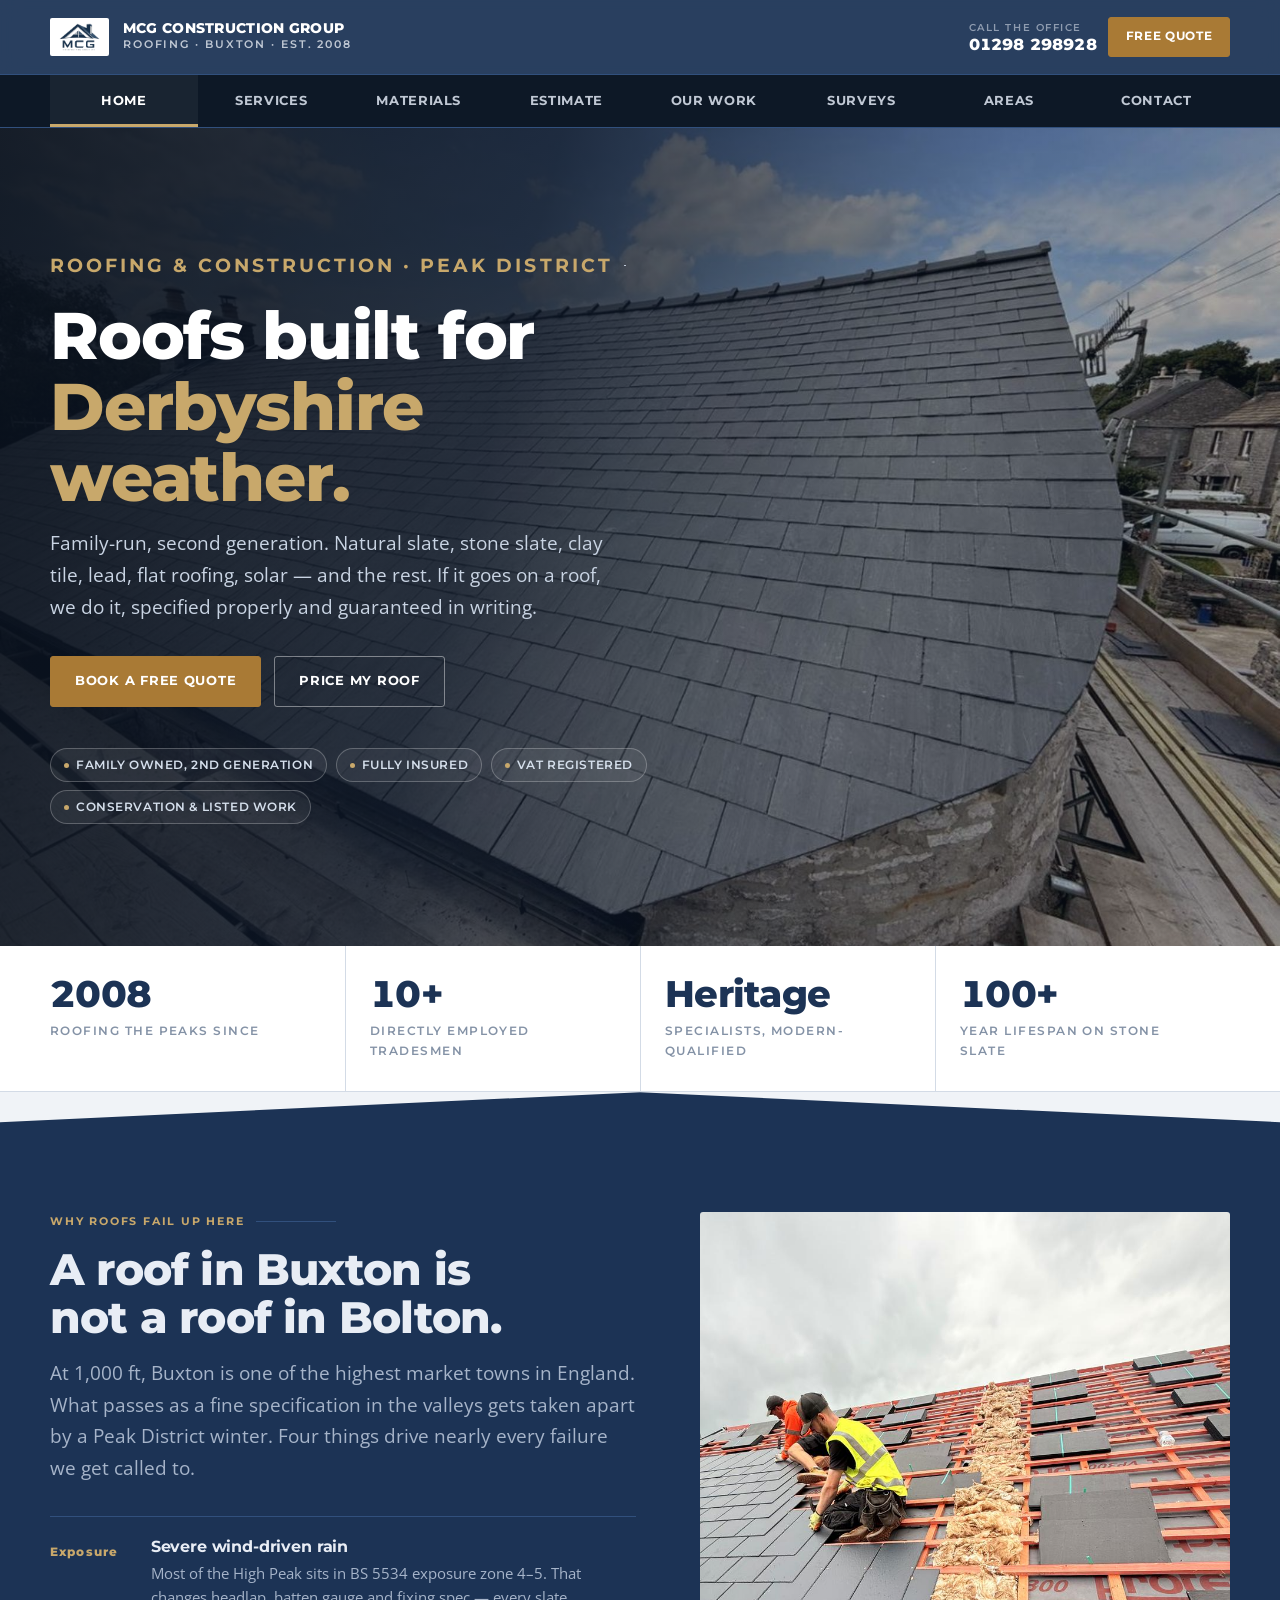
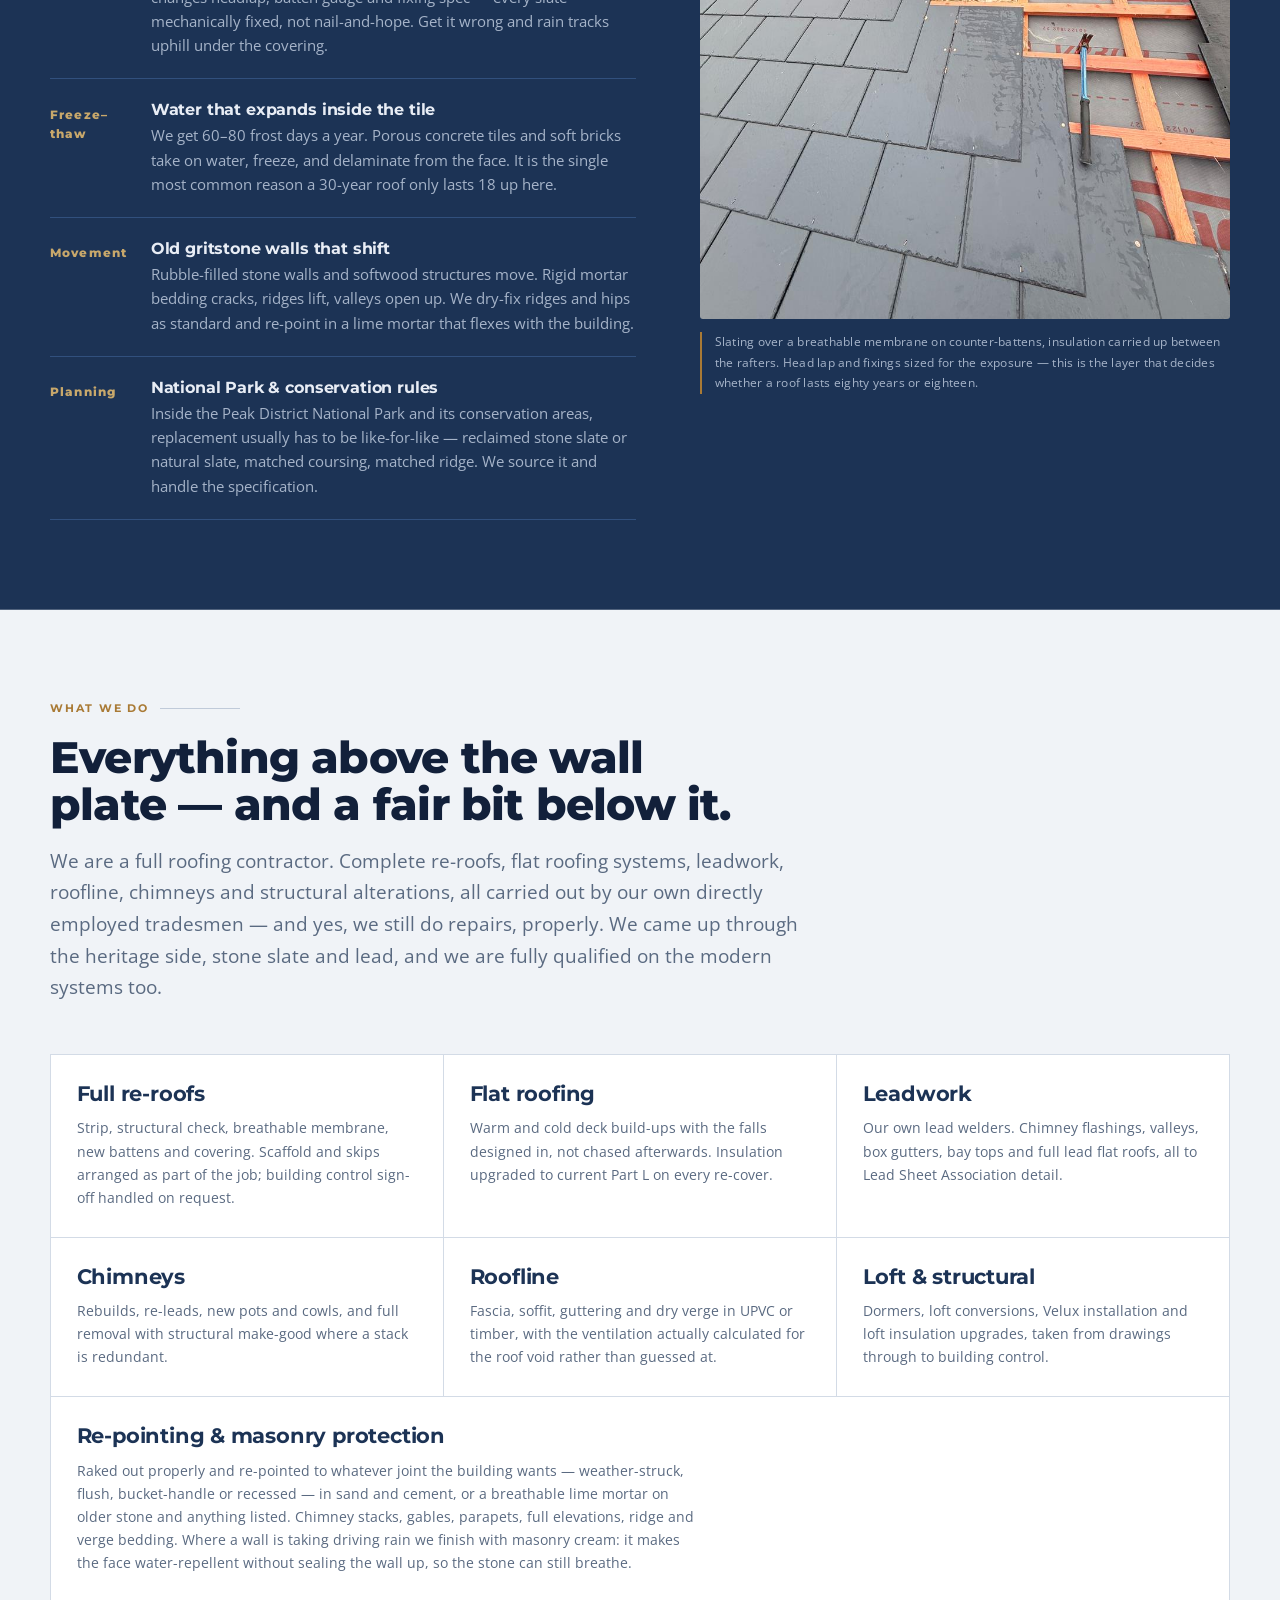
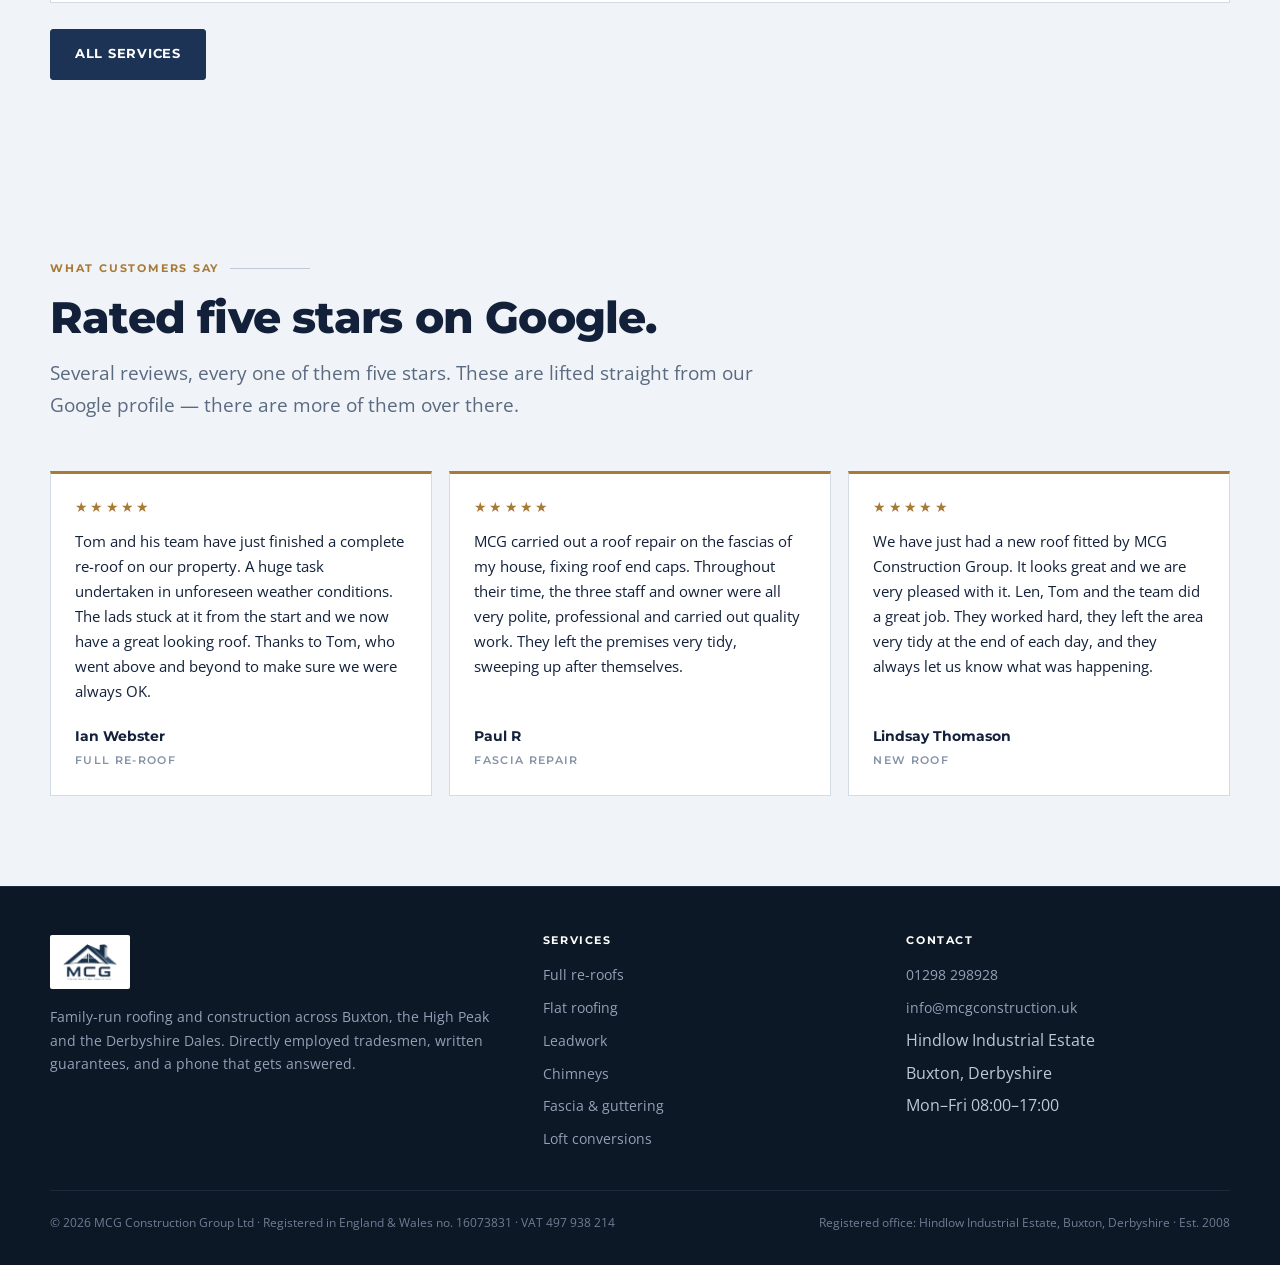
==== commit a6ff1557: "Replace dropdown menu with an always-visible page bar Full-width bar under the header on every page," ====
--- a/index.html
+++ b/index.html
@@ -38,24 +38,24 @@
         <span>Roofing &middot; Buxton &middot; Est. 2008</span>
       </span>
     </a>
-    <nav class="nav" id="nav">
-      <a href="/services/">Services</a>
-      <a href="/materials/">Materials</a>
-      <a href="/estimate/">Estimate</a>
-      <a href="/our-work/">Our Work</a>
-      <a href="/surveys/">Surveys</a>
-      <a href="/areas/">Areas</a>
-      <a href="/contact/">Contact</a>
-    </nav>
     <div class="hdr-cta">
       <a class="tel" href="tel:01298298928"><small>Call the office</small><b class="num">01298 298928</b></a>
       <a class="btn btn-g btn-sm" href="/contact/">Free quote</a>
-      <button class="burger" id="burger" aria-label="Menu" aria-expanded="false">
-        <svg viewBox="0 0 24 24" fill="none" stroke="currentColor" stroke-width="2"><path d="M3 6h18M3 12h18M3 18h18"/></svg>
-      </button>
     </div>
   </div>
 </header>
+<nav class="navbar" id="nav" aria-label="Pages">
+  <div class="wrap navbar-in">
+    <a href="/" aria-current="page">Home</a>
+    <a href="/services/">Services</a>
+    <a href="/materials/">Materials</a>
+    <a href="/estimate/">Estimate</a>
+    <a href="/our-work/">Our Work</a>
+    <a href="/surveys/">Surveys</a>
+    <a href="/areas/">Areas</a>
+    <a href="/contact/">Contact</a>
+  </div>
+</nav>
 
 <section class="hero" id="top">
   <img class="hero-img" src="/img/hero.jpg" alt="Heritage natural slate re-roof with Velux windows on a Derbyshire gritstone property">
--- a/css/site.css
+++ b/css/site.css
@@ -298,8 +298,24 @@
 @media (prefers-reduced-motion:reduce){*{animation:none!important;transition:none!important}}
 
 /* ---------- multi-page additions ---------- */
-section[id],footer{scroll-margin-top:80px}
-.nav a[aria-current="page"]{color:#fff;border-bottom-color:var(--grit-2)}
+section[id],footer{scroll-margin-top:132px}
+.navbar{position:sticky;top:75px;z-index:59;background:var(--ink);border-bottom:1px solid var(--band-line)}
+.navbar-in{display:flex}
+.navbar a{flex:1;text-align:center;text-decoration:none;color:var(--silver);font-family:var(--f-disp);font-weight:700;font-size:.8rem;letter-spacing:.05em;text-transform:uppercase;white-space:nowrap;padding:.95rem .4rem .8rem;border-bottom:3px solid transparent;transition:color .18s,background .18s,border-color .18s}
+.navbar a:hover{color:#fff;background:rgba(255,255,255,.07)}
+.navbar a[aria-current="page"]{color:#fff;border-bottom-color:var(--grit-2);background:rgba(255,255,255,.05)}
+@media (max-width:960px){
+  .hdr{position:static}
+  .navbar{top:0}
+  section[id],footer{scroll-margin-top:60px}
+}
+@media (max-width:760px){
+  .navbar .wrap{width:100%}
+  .navbar-in{display:grid;grid-template-columns:repeat(4,1fr)}
+  .navbar a{font-size:.7rem;letter-spacing:.03em;padding:.8rem .2rem .65rem;border-top:1px solid var(--band-line)}
+  .navbar a:nth-child(-n+4){border-top:0}
+  section[id],footer{scroll-margin-top:100px}
+}
 h1.pg{font-size:clamp(1.85rem,3.6vw,2.75rem)}
 .foot{border-top:1px solid #1c2a3d}
 .more{margin-top:1.6rem}
